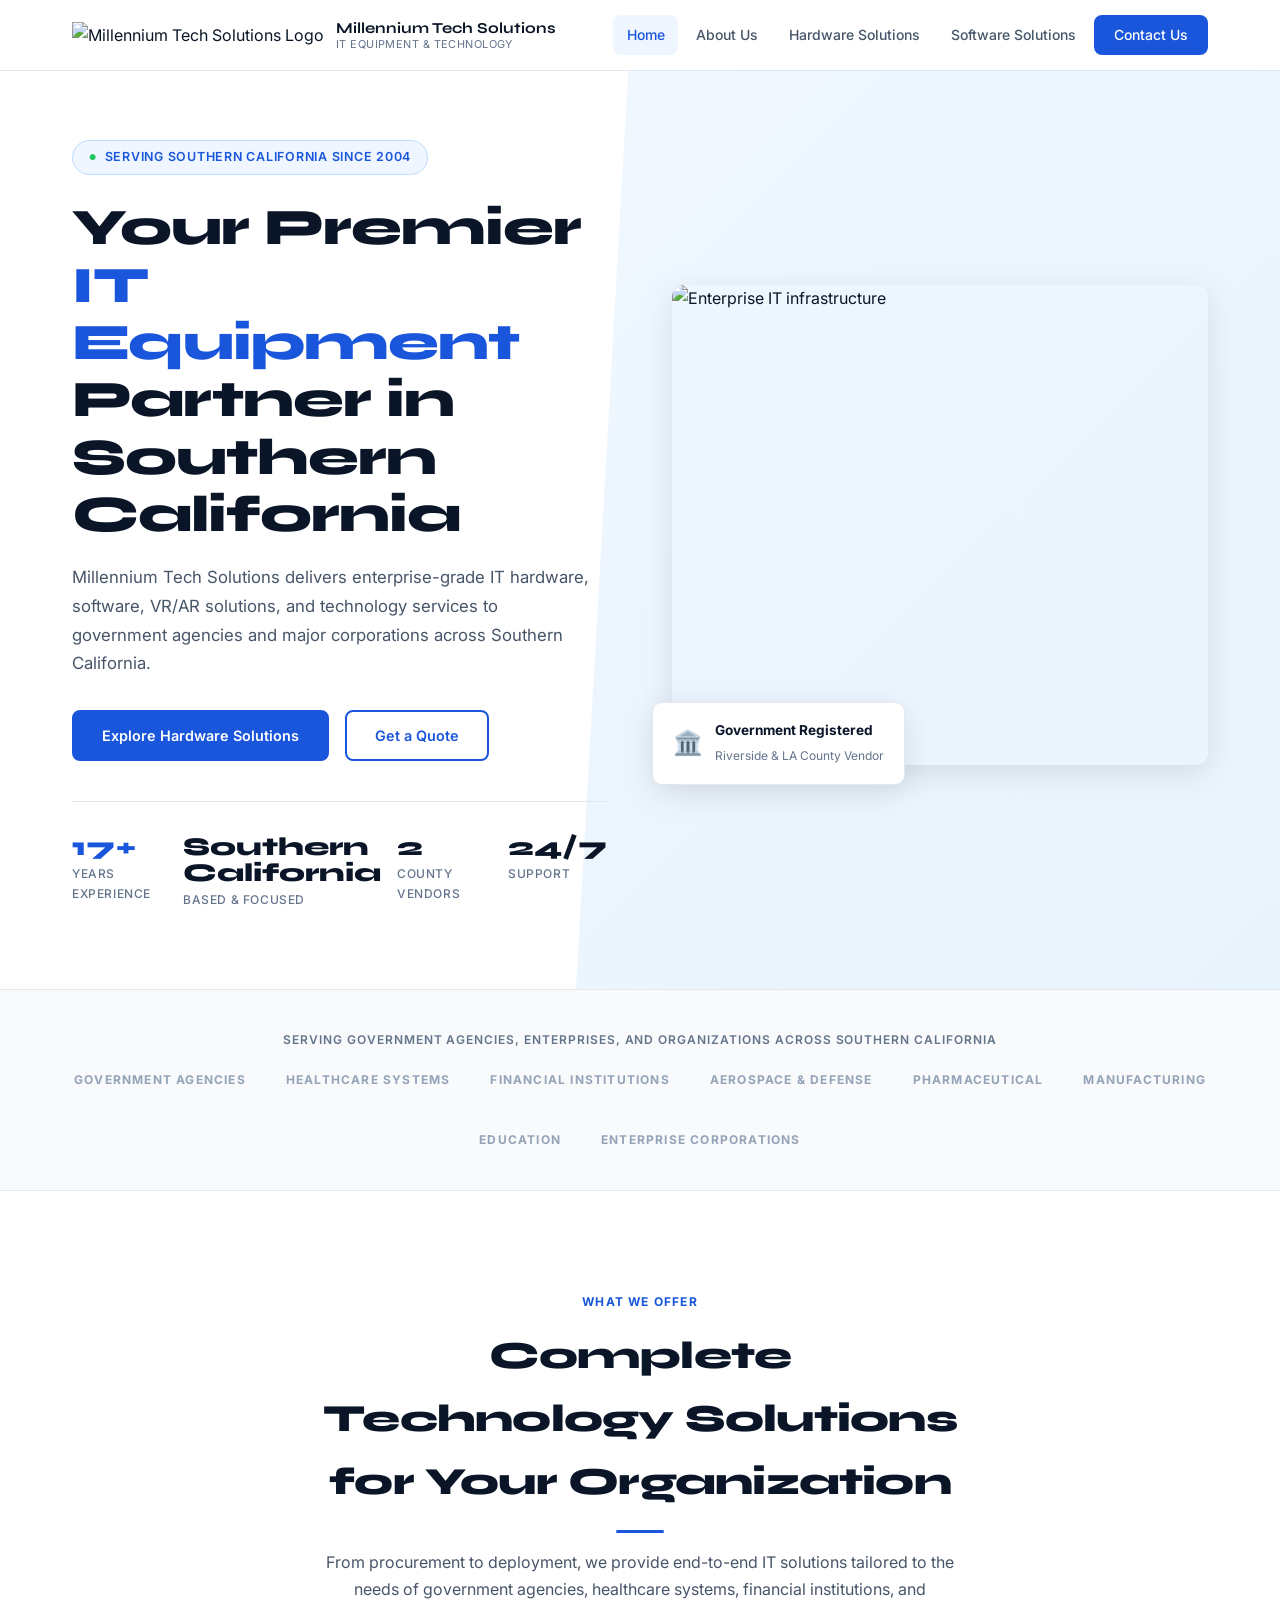
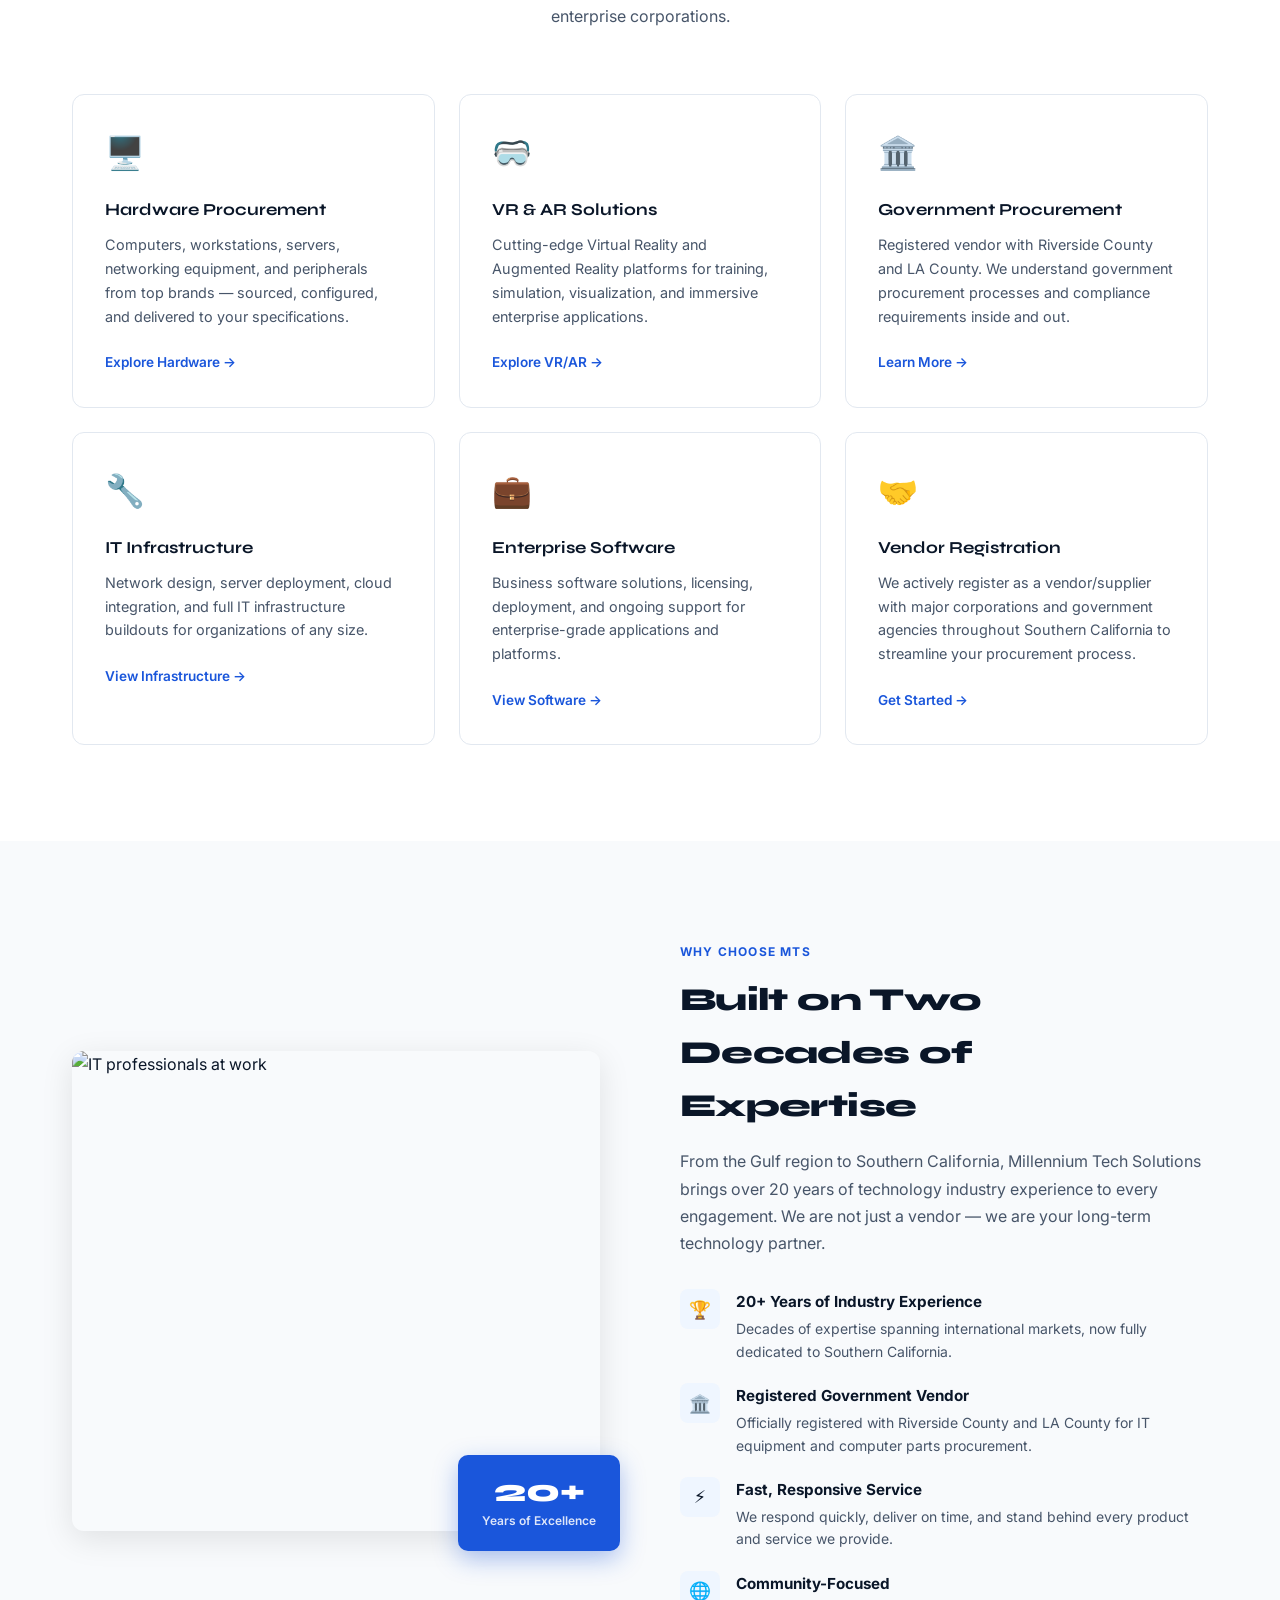
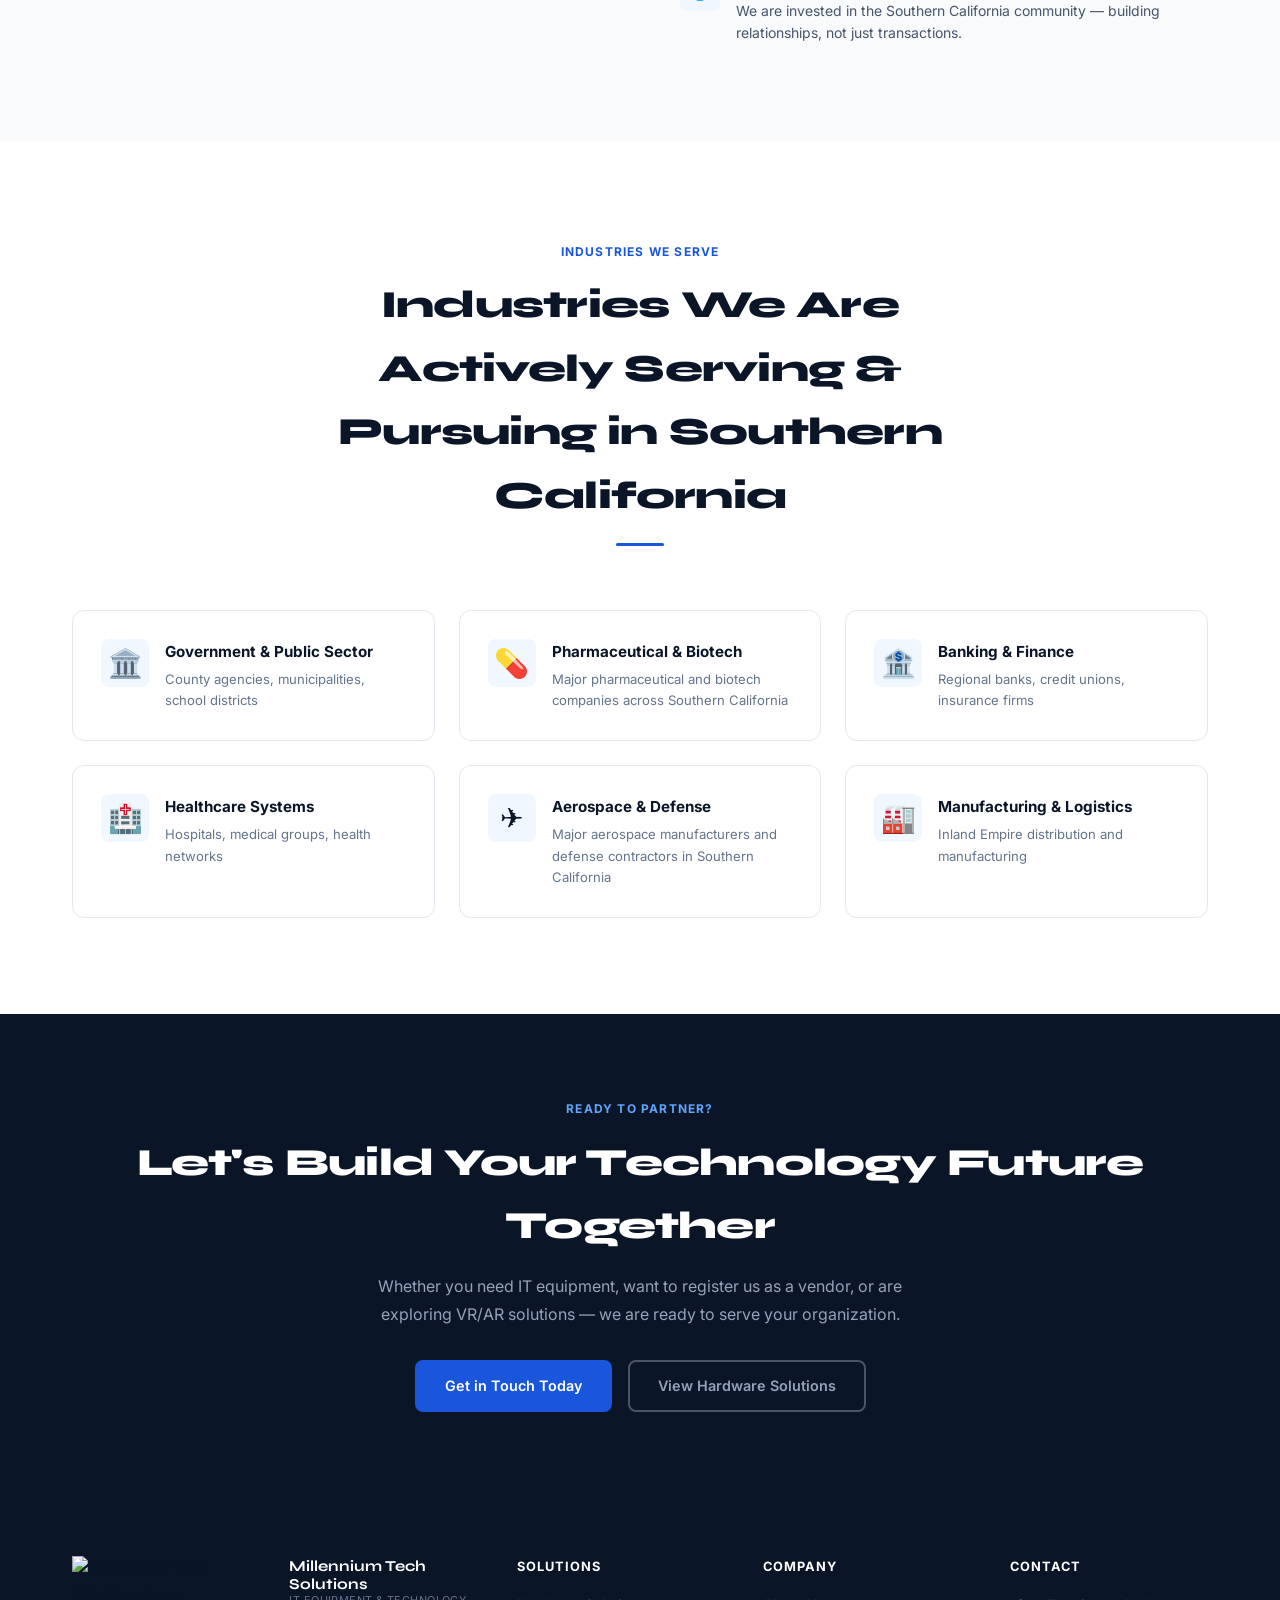
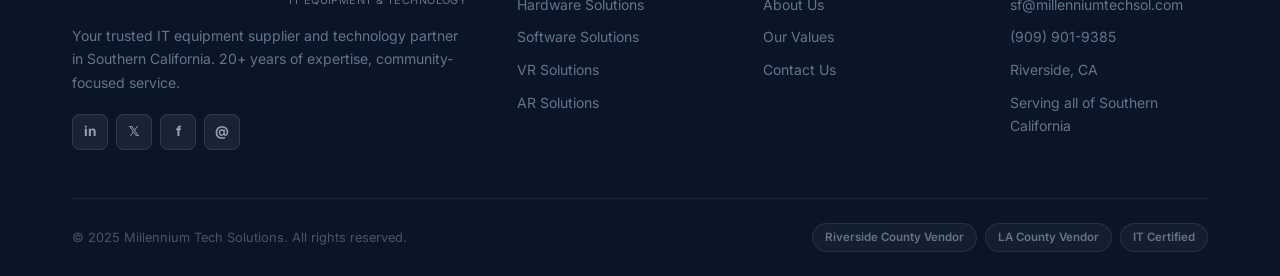
==== index.html @ 8148b2b9 "Add logo, update phone, replace SoCal — index.html" ====
<!DOCTYPE html>
<html lang="en">
<head>
  <meta charset="UTF-8" />
  <meta name="viewport" content="width=device-width, initial-scale=1.0" />
  <title>Millennium Tech Solutions | IT Equipment Supplier — Southern California</title>
  <meta name="description" content="Millennium Tech Solutions is a premier IT equipment supplier and technology partner serving Riverside County, LA County, and major enterprises across Southern California. 20+ years of expertise." />
  <link rel="preconnect" href="https://fonts.googleapis.com" />
  <link rel="preconnect" href="https://fonts.gstatic.com" crossorigin />
  <link href="https://fonts.googleapis.com/css2?family=Inter:wght@400;500;600;700&family=Syne:wght@600;700;800&display=swap" rel="stylesheet" />
  <link rel="stylesheet" href="style.css" />
</head>
<body>

<nav class="navbar">
  <div class="container">
    <div class="nav-inner">
      <a href="index.html" class="nav-logo">
        <img src="logo.jpg" alt="Millennium Tech Solutions Logo" class="nav-logo-img" />
        <div class="logo-text">
          <span class="logo-name">Millennium Tech Solutions</span>
          <span class="logo-sub">IT Equipment &amp; Technology</span>
        </div>
      </a>
      <ul class="nav-links">
        <li><a href="index.html" class="active">Home</a></li>
        <li><a href="about.html">About Us</a></li>
        <li class="nav-dropdown">
          <a href="hardware.html">Hardware Solutions</a>
          <div class="dropdown-menu">
            <a href="hardware.html#computers">Computers &amp; Workstations</a>
            <a href="hardware.html#networking">Networking Equipment</a>
            <a href="hardware.html#peripherals">Peripherals &amp; Accessories</a>
            <a href="hardware.html#servers">Servers &amp; Storage</a>
          </div>
        </li>
        <li class="nav-dropdown">
          <a href="software.html">Software Solutions</a>
          <div class="dropdown-menu">
            <a href="software.html#vr">Virtual Reality (VR)</a>
            <a href="software.html#ar">Augmented Reality (AR)</a>
            <a href="software.html#enterprise">Enterprise Software</a>
          </div>
        </li>
        <li><a href="contact.html" class="nav-cta">Contact Us</a></li>
      </ul>
      <div class="nav-toggle"><span></span><span></span><span></span></div>
    </div>
  </div>
</nav>

<!-- HERO -->
<section class="hero">
  <div class="container">
    <div class="hero-inner">
      <div class="hero-content">
        <div class="hero-badge">Serving Southern California Since 2004</div>
        <h1>Your Premier <span class="accent">IT Equipment</span> Partner in Southern California</h1>
        <p class="hero-desc">Millennium Tech Solutions delivers enterprise-grade IT hardware, software, VR/AR solutions, and technology services to government agencies and major corporations across Southern California.</p>
        <div class="hero-btns">
          <a href="hardware.html" class="btn btn-primary">Explore Hardware Solutions</a>
          <a href="contact.html" class="btn btn-outline">Get a Quote</a>
        </div>
        <div class="hero-stats">
          <div class="stat-item">
            <div class="stat-num"><span data-count="20" data-suffix="+">20+</span></div>
            <div class="stat-label">Years Experience</div>
          </div>
          <div class="stat-item">
            <div class="stat-num">Southern California</div>
            <div class="stat-label">Based &amp; Focused</div>
          </div>
          <div class="stat-item">
            <div class="stat-num">2</div>
            <div class="stat-label">County Vendors</div>
          </div>
          <div class="stat-item">
            <div class="stat-num">24/7</div>
            <div class="stat-label">Support</div>
          </div>
        </div>
      </div>
      <div class="hero-image">
        <img src="https://images.unsplash.com/photo-1558494949-ef010cbdcc31?w=900&q=80" alt="Enterprise IT infrastructure" />
        <div class="hero-img-badge">
          <div class="hib-icon">🏛️</div>
          <div class="hib-text">
            <strong>Government Registered</strong>
            <span>Riverside &amp; LA County Vendor</span>
          </div>
        </div>
      </div>
    </div>
  </div>
</section>

<!-- LOGOS STRIP -->
<section class="logos-strip">
  <div class="container">
    <p class="logos-label">Serving government agencies, enterprises, and organizations across Southern California</p>
    <div class="logos-row">
      <span class="logo-item">Government Agencies</span>
      <span class="logo-item">Healthcare Systems</span>
      <span class="logo-item">Financial Institutions</span>
      <span class="logo-item">Aerospace &amp; Defense</span>
      <span class="logo-item">Pharmaceutical</span>
      <span class="logo-item">Manufacturing</span>
      <span class="logo-item">Education</span>
      <span class="logo-item">Enterprise Corporations</span>
    </div>
  </div>
</section>

<!-- SERVICES -->
<section class="section">
  <div class="container">
    <div class="section-header fade-up">
      <span class="label">What We Offer</span>
      <h2>Complete Technology Solutions for Your Organization</h2>
      <div class="divider"></div>
      <p>From procurement to deployment, we provide end-to-end IT solutions tailored to the needs of government agencies, healthcare systems, financial institutions, and enterprise corporations.</p>
    </div>
    <div class="services-grid">
      <div class="service-card fade-up fade-up-delay-1">
        <div class="service-icon">🖥️</div>
        <h3>Hardware Procurement</h3>
        <p>Computers, workstations, servers, networking equipment, and peripherals from top brands — sourced, configured, and delivered to your specifications.</p>
        <a href="hardware.html" class="service-link">Explore Hardware →</a>
      </div>
      <div class="service-card fade-up fade-up-delay-2">
        <div class="service-icon">🥽</div>
        <h3>VR &amp; AR Solutions</h3>
        <p>Cutting-edge Virtual Reality and Augmented Reality platforms for training, simulation, visualization, and immersive enterprise applications.</p>
        <a href="software.html#vr" class="service-link">Explore VR/AR →</a>
      </div>
      <div class="service-card fade-up fade-up-delay-3">
        <div class="service-icon">🏛️</div>
        <h3>Government Procurement</h3>
        <p>Registered vendor with Riverside County and LA County. We understand government procurement processes and compliance requirements inside and out.</p>
        <a href="contact.html" class="service-link">Learn More →</a>
      </div>
      <div class="service-card fade-up fade-up-delay-1">
        <div class="service-icon">🔧</div>
        <h3>IT Infrastructure</h3>
        <p>Network design, server deployment, cloud integration, and full IT infrastructure buildouts for organizations of any size.</p>
        <a href="hardware.html#servers" class="service-link">View Infrastructure →</a>
      </div>
      <div class="service-card fade-up fade-up-delay-2">
        <div class="service-icon">💼</div>
        <h3>Enterprise Software</h3>
        <p>Business software solutions, licensing, deployment, and ongoing support for enterprise-grade applications and platforms.</p>
        <a href="software.html#enterprise" class="service-link">View Software →</a>
      </div>
      <div class="service-card fade-up fade-up-delay-3">
        <div class="service-icon">🤝</div>
        <h3>Vendor Registration</h3>
        <p>We actively register as a vendor/supplier with major corporations and government agencies throughout Southern California to streamline your procurement process.</p>
        <a href="contact.html" class="service-link">Get Started →</a>
      </div>
    </div>
  </div>
</section>

<!-- WHY US -->
<section class="section section-alt">
  <div class="container">
    <div class="why-grid">
      <div class="why-image fade-up">
        <img src="https://images.unsplash.com/photo-1600880292203-757bb62b4baf?w=700&q=80" alt="IT professionals at work" loading="lazy" />
        <div class="why-badge">
          <div class="why-badge-num">20+</div>
          <div class="why-badge-text">Years of Excellence</div>
        </div>
      </div>
      <div class="why-content fade-up fade-up-delay-2">
        <span class="label">Why Choose MTS</span>
        <h2>Built on Two Decades of Expertise</h2>
        <p>From the Gulf region to Southern California, Millennium Tech Solutions brings over 20 years of technology industry experience to every engagement. We are not just a vendor — we are your long-term technology partner.</p>
        <ul class="why-list">
          <li class="why-item">
            <div class="why-item-icon">🏆</div>
            <div class="why-item-text">
              <h4>20+ Years of Industry Experience</h4>
              <p>Decades of expertise spanning international markets, now fully dedicated to Southern California.</p>
            </div>
          </li>
          <li class="why-item">
            <div class="why-item-icon">🏛️</div>
            <div class="why-item-text">
              <h4>Registered Government Vendor</h4>
              <p>Officially registered with Riverside County and LA County for IT equipment and computer parts procurement.</p>
            </div>
          </li>
          <li class="why-item">
            <div class="why-item-icon">⚡</div>
            <div class="why-item-text">
              <h4>Fast, Responsive Service</h4>
              <p>We respond quickly, deliver on time, and stand behind every product and service we provide.</p>
            </div>
          </li>
          <li class="why-item">
            <div class="why-item-icon">🌐</div>
            <div class="why-item-text">
              <h4>Community-Focused</h4>
              <p>We are invested in the Southern California community — building relationships, not just transactions.</p>
            </div>
          </li>
        </ul>
      </div>
    </div>
  </div>
</section>

<!-- INDUSTRIES -->
<section class="section">
  <div class="container">
    <div class="section-header fade-up">
      <span class="label">Industries We Serve</span>
      <h2>Industries We Are Actively Serving &amp; Pursuing in Southern California</h2>
      <div class="divider"></div>
    </div>
    <div class="industries-grid">
      <div class="industry-card fade-up fade-up-delay-1">
        <div class="industry-icon">🏛️</div>
        <div>
          <h4>Government &amp; Public Sector</h4>
          <p>County agencies, municipalities, school districts</p>
        </div>
      </div>
      <div class="industry-card fade-up fade-up-delay-2">
        <div class="industry-icon">💊</div>
        <div>
          <h4>Pharmaceutical &amp; Biotech</h4>
          <p>Major pharmaceutical and biotech companies across Southern California</p>
        </div>
      </div>
      <div class="industry-card fade-up fade-up-delay-3">
        <div class="industry-icon">🏦</div>
        <div>
          <h4>Banking &amp; Finance</h4>
          <p>Regional banks, credit unions, insurance firms</p>
        </div>
      </div>
      <div class="industry-card fade-up fade-up-delay-4">
        <div class="industry-icon">🏥</div>
        <div>
          <h4>Healthcare Systems</h4>
          <p>Hospitals, medical groups, health networks</p>
        </div>
      </div>
      <div class="industry-card fade-up fade-up-delay-5">
        <div class="industry-icon">✈️</div>
        <div>
          <h4>Aerospace &amp; Defense</h4>
          <p>Major aerospace manufacturers and defense contractors in Southern California</p>
        </div>
      </div>
      <div class="industry-card fade-up fade-up-delay-1">
        <div class="industry-icon">🏭</div>
        <div>
          <h4>Manufacturing &amp; Logistics</h4>
          <p>Inland Empire distribution and manufacturing</p>
        </div>
      </div>
    </div>
  </div>
</section>

<!-- CTA -->
<section class="cta-banner">
  <div class="container">
    <span class="label">Ready to Partner?</span>
    <h2>Let's Build Your Technology Future Together</h2>
    <p>Whether you need IT equipment, want to register us as a vendor, or are exploring VR/AR solutions — we are ready to serve your organization.</p>
    <div class="cta-btns">
      <a href="contact.html" class="btn btn-primary">Get in Touch Today</a>
      <a href="hardware.html" class="btn btn-outline">View Hardware Solutions</a>
    </div>
  </div>
</section>

<footer class="footer">
  <div class="container">
    <div class="footer-grid">
      <div class="footer-brand">
        <a href="index.html" class="nav-logo">
          <img src="logo.jpg" alt="Millennium Tech Solutions Logo" class="nav-logo-img" />
          <div class="logo-text">
            <span class="logo-name">Millennium Tech Solutions</span>
            <span class="logo-sub">IT Equipment &amp; Technology</span>
          </div>
        </a>
        <p>Your trusted IT equipment supplier and technology partner in Southern California. 20+ years of expertise, community-focused service.</p>
        <div class="footer-social">
          <a href="#" class="social-btn">in</a>
          <a href="#" class="social-btn">𝕏</a>
          <a href="#" class="social-btn">f</a>
          <a href="mailto:sf@millenniumtechsol.com" class="social-btn">@</a>
        </div>
      </div>
      <div class="footer-col">
        <h4>Solutions</h4>
        <ul class="footer-links">
          <li><a href="hardware.html">Hardware Solutions</a></li>
          <li><a href="software.html">Software Solutions</a></li>
          <li><a href="software.html#vr">VR Solutions</a></li>
          <li><a href="software.html#ar">AR Solutions</a></li>
        </ul>
      </div>
      <div class="footer-col">
        <h4>Company</h4>
        <ul class="footer-links">
          <li><a href="about.html">About Us</a></li>
          <li><a href="about.html#values">Our Values</a></li>
          <li><a href="contact.html">Contact Us</a></li>
        </ul>
      </div>
      <div class="footer-col">
        <h4>Contact</h4>
        <ul class="footer-links">
          <li><a href="mailto:sf@millenniumtechsol.com">sf@millenniumtechsol.com</a></li>
          <li><a href="tel:+19099019385">(909) 901-9385</a></li>
          <li>Riverside, CA</li>
          <li>Serving all of Southern California</li>
        </ul>
      </div>
    </div>
    <div class="footer-bottom">
      <p>&copy; 2025 Millennium Tech Solutions. All rights reserved.</p>
      <div class="cert-badges">
        <span class="cert-badge">Riverside County Vendor</span>
        <span class="cert-badge">LA County Vendor</span>
        <span class="cert-badge">IT Certified</span>
      </div>
    </div>
  </div>
</footer>

<script src="main.js"></script>
</body>
</html>
---- style.css ----
/* ============================================
   MILLENNIUM TECH SOLUTIONS — style.css v3
   Clean · Modern · Professional · Corporate
   ============================================ */

*, *::before, *::after { box-sizing: border-box; margin: 0; padding: 0; }

:root {
  --navy:    #0a1628;
  --blue:    #1a56db;
  --blue-lt: #3b82f6;
  --accent:  #0ea5e9;
  --slate:   #475569;
  --muted:   #64748b;
  --light:   #f8fafc;
  --border:  #e2e8f0;
  --white:   #ffffff;
  --gold:    #f59e0b;
  --radius:  8px;
  --shadow:  0 1px 3px rgba(0,0,0,.08), 0 4px 16px rgba(0,0,0,.06);
  --shadow-lg: 0 8px 32px rgba(0,0,0,.10);
  --font:    'Inter', system-ui, sans-serif;
  --font-h:  'Syne', 'Inter', sans-serif;
  --trans:   0.25s ease;
}

html { scroll-behavior: smooth; font-size: 16px; }

body {
  font-family: var(--font);
  color: var(--navy);
  background: var(--white);
  line-height: 1.65;
  -webkit-font-smoothing: antialiased;
}

img { max-width: 100%; display: block; }
a { text-decoration: none; color: inherit; }
ul { list-style: none; }

.container {
  max-width: 1200px;
  margin: 0 auto;
  padding: 0 2rem;
}

/* ---- NAVBAR ---- */
.navbar {
  position: fixed;
  top: 0; left: 0; right: 0;
  z-index: 1000;
  background: rgba(255,255,255,0.97);
  border-bottom: 1px solid var(--border);
  backdrop-filter: blur(12px);
  transition: box-shadow var(--trans);
}
.navbar.scrolled { box-shadow: 0 2px 20px rgba(0,0,0,.08); }

.nav-inner {
  display: flex;
  align-items: center;
  justify-content: space-between;
  height: 70px;
  gap: 2rem;
}

.nav-logo {
  display: flex;
  align-items: center;
  gap: 0.75rem;
  flex-shrink: 0;
}
.logo-icon {
  width: 40px; height: 40px;
  background: var(--blue);
  color: white;
  font-family: var(--font-h);
  font-weight: 800;
  font-size: 0.8rem;
  letter-spacing: 0.05em;
  border-radius: 6px;
  display: flex; align-items: center; justify-content: center;
}
.logo-text { display: flex; flex-direction: column; line-height: 1.2; }
.logo-name { font-family: var(--font-h); font-weight: 700; font-size: 0.95rem; color: var(--navy); }
.logo-sub  { font-size: 0.68rem; color: var(--muted); letter-spacing: 0.04em; text-transform: uppercase; }

.nav-links {
  display: flex;
  align-items: center;
  gap: 0.25rem;
}
.nav-links li { position: relative; }
.nav-links a {
  display: block;
  padding: 0.5rem 0.85rem;
  font-size: 0.875rem;
  font-weight: 500;
  color: var(--slate);
  border-radius: var(--radius);
  transition: color var(--trans), background var(--trans);
}
.nav-links a:hover, .nav-links a.active { color: var(--blue); background: #eff6ff; }

.nav-cta {
  background: var(--blue) !important;
  color: white !important;
  padding: 0.5rem 1.25rem !important;
  border-radius: var(--radius) !important;
}
.nav-cta:hover { background: #1d4ed8 !important; }
.nav-cta.active { background: var(--blue) !important; }

/* Dropdown */
.nav-dropdown { position: relative; }
.dropdown-menu {
  position: absolute;
  top: calc(100% + 8px);
  left: 0;
  background: white;
  border: 1px solid var(--border);
  border-radius: var(--radius);
  box-shadow: var(--shadow-lg);
  min-width: 220px;
  padding: 0.5rem;
  opacity: 0;
  pointer-events: none;
  transform: translateY(-6px);
  transition: opacity var(--trans), transform var(--trans);
  z-index: 100;
}
.nav-dropdown:hover .dropdown-menu {
  opacity: 1;
  pointer-events: all;
  transform: translateY(0);
}
.dropdown-menu a {
  display: block;
  padding: 0.6rem 0.85rem;
  font-size: 0.85rem;
  color: var(--slate);
  border-radius: 6px;
}
.dropdown-menu a:hover { background: #f1f5f9; color: var(--blue); }

/* Mobile toggle */
.nav-toggle {
  display: none;
  flex-direction: column;
  gap: 5px;
  cursor: pointer;
  padding: 4px;
}
.nav-toggle span {
  display: block;
  width: 22px; height: 2px;
  background: var(--navy);
  border-radius: 2px;
  transition: var(--trans);
}

/* ---- BUTTONS ---- */
.btn {
  display: inline-flex;
  align-items: center;
  gap: 0.4rem;
  padding: 0.75rem 1.75rem;
  border-radius: var(--radius);
  font-size: 0.9rem;
  font-weight: 600;
  cursor: pointer;
  transition: all var(--trans);
  border: 2px solid transparent;
  white-space: nowrap;
}
.btn-primary {
  background: var(--blue);
  color: white;
  border-color: var(--blue);
}
.btn-primary:hover { background: #1d4ed8; border-color: #1d4ed8; transform: translateY(-1px); box-shadow: 0 4px 16px rgba(26,86,219,.3); }

.btn-outline {
  background: transparent;
  color: var(--blue);
  border-color: var(--blue);
}
.btn-outline:hover { background: #eff6ff; transform: translateY(-1px); }

.btn-dark {
  background: var(--navy);
  color: white;
  border-color: var(--navy);
}
.btn-dark:hover { background: #0f2040; transform: translateY(-1px); }

.btn-gold {
  background: var(--gold);
  color: white;
  border-color: var(--gold);
}
.btn-gold:hover { background: #d97706; transform: translateY(-1px); }

/* ---- LABELS / TAGS ---- */
.label {
  display: inline-block;
  font-size: 0.75rem;
  font-weight: 700;
  letter-spacing: 0.1em;
  text-transform: uppercase;
  color: var(--blue);
  margin-bottom: 0.75rem;
}

.divider {
  width: 48px; height: 3px;
  background: var(--blue);
  border-radius: 2px;
  margin: 1rem auto;
}

/* ---- SCROLL ANIMATIONS ---- */
.fade-up {
  opacity: 0;
  transform: translateY(28px);
  transition: opacity 0.6s ease, transform 0.6s ease;
}
.fade-up.visible { opacity: 1; transform: translateY(0); }
.fade-up-delay-1 { transition-delay: 0.1s; }
.fade-up-delay-2 { transition-delay: 0.2s; }
.fade-up-delay-3 { transition-delay: 0.3s; }
.fade-up-delay-4 { transition-delay: 0.4s; }
.fade-up-delay-5 { transition-delay: 0.5s; }

/* ---- HERO ---- */
.hero {
  padding: 140px 0 80px;
  background: var(--white);
  position: relative;
  overflow: hidden;
}
.hero::before {
  content: '';
  position: absolute;
  top: 0; right: 0;
  width: 55%;
  height: 100%;
  background: linear-gradient(135deg, #f0f7ff 0%, #e8f4fd 100%);
  clip-path: polygon(8% 0, 100% 0, 100% 100%, 0% 100%);
  z-index: 0;
}

.hero-inner {
  display: grid;
  grid-template-columns: 1fr 1fr;
  gap: 4rem;
  align-items: center;
  position: relative;
  z-index: 1;
}

.hero-badge {
  display: inline-flex;
  align-items: center;
  gap: 0.5rem;
  background: #eff6ff;
  color: var(--blue);
  font-size: 0.78rem;
  font-weight: 600;
  letter-spacing: 0.06em;
  text-transform: uppercase;
  padding: 0.4rem 1rem;
  border-radius: 100px;
  border: 1px solid #bfdbfe;
  margin-bottom: 1.5rem;
}
.hero-badge::before { content: '●'; font-size: 0.5rem; color: #22c55e; }

.hero-content h1 {
  font-family: var(--font-h);
  font-size: clamp(2.2rem, 4vw, 3.4rem);
  font-weight: 800;
  line-height: 1.12;
  color: var(--navy);
  margin-bottom: 1.25rem;
  letter-spacing: -0.02em;
}
.hero-content h1 .accent { color: var(--blue); }

.hero-desc {
  font-size: 1.05rem;
  color: var(--slate);
  line-height: 1.7;
  margin-bottom: 2rem;
  max-width: 520px;
}

.hero-btns {
  display: flex;
  gap: 1rem;
  flex-wrap: wrap;
  margin-bottom: 2.5rem;
}

.hero-stats {
  display: grid;
  grid-template-columns: repeat(4, 1fr);
  gap: 1rem;
  padding-top: 2rem;
  border-top: 1px solid var(--border);
}
.stat-item { text-align: left; }
.stat-num {
  font-family: var(--font-h);
  font-size: 1.6rem;
  font-weight: 800;
  color: var(--navy);
  line-height: 1;
  margin-bottom: 0.25rem;
}
.stat-num span { color: var(--blue); }
.stat-label { font-size: 0.75rem; color: var(--muted); font-weight: 500; text-transform: uppercase; letter-spacing: 0.05em; }

.hero-image {
  position: relative;
  z-index: 1;
}
.hero-image img {
  width: 100%;
  border-radius: 12px;
  box-shadow: var(--shadow-lg);
  object-fit: cover;
  height: 480px;
}
.hero-img-badge {
  position: absolute;
  bottom: -20px;
  left: -20px;
  background: white;
  border: 1px solid var(--border);
  border-radius: 10px;
  padding: 1rem 1.25rem;
  box-shadow: var(--shadow-lg);
  display: flex;
  align-items: center;
  gap: 0.75rem;
}
.hib-icon { font-size: 1.5rem; }
.hib-text strong { display: block; font-size: 0.85rem; font-weight: 700; color: var(--navy); }
.hib-text span { font-size: 0.75rem; color: var(--muted); }

/* ---- LOGOS STRIP ---- */
.logos-strip {
  padding: 2.5rem 0;
  border-top: 1px solid var(--border);
  border-bottom: 1px solid var(--border);
  background: var(--light);
}
.logos-label {
  text-align: center;
  font-size: 0.75rem;
  font-weight: 600;
  letter-spacing: 0.08em;
  text-transform: uppercase;
  color: var(--muted);
  margin-bottom: 1.25rem;
}
.logos-row {
  display: flex;
  align-items: center;
  justify-content: center;
  gap: 2.5rem;
  flex-wrap: wrap;
}
.logo-item {
  font-size: 0.75rem;
  font-weight: 700;
  letter-spacing: 0.1em;
  text-transform: uppercase;
  color: #94a3b8;
  transition: color var(--trans);
}
.logo-item:hover { color: var(--slate); }

/* ---- SECTIONS ---- */
.section { padding: 96px 0; }
.section-alt { background: var(--light); }

.section-header {
  text-align: center;
  max-width: 640px;
  margin: 0 auto 4rem;
}
.section-header h2 {
  font-family: var(--font-h);
  font-size: clamp(1.75rem, 3vw, 2.5rem);
  font-weight: 800;
  color: var(--navy);
  letter-spacing: -0.02em;
  margin-bottom: 0.75rem;
}
.section-header p { color: var(--slate); font-size: 1rem; line-height: 1.7; }

/* ---- SERVICE CARDS ---- */
.services-grid {
  display: grid;
  grid-template-columns: repeat(3, 1fr);
  gap: 1.5rem;
}
.service-card {
  background: white;
  border: 1px solid var(--border);
  border-radius: 12px;
  padding: 2rem;
  transition: box-shadow var(--trans), transform var(--trans), border-color var(--trans);
}
.service-card:hover {
  box-shadow: var(--shadow-lg);
  transform: translateY(-4px);
  border-color: #bfdbfe;
}
.service-icon { font-size: 2rem; margin-bottom: 1rem; }
.service-card h3 {
  font-family: var(--font-h);
  font-size: 1.05rem;
  font-weight: 700;
  color: var(--navy);
  margin-bottom: 0.6rem;
}
.service-card p { font-size: 0.9rem; color: var(--slate); line-height: 1.65; margin-bottom: 1.25rem; }
.service-link { font-size: 0.85rem; font-weight: 600; color: var(--blue); }
.service-link:hover { text-decoration: underline; }

/* ---- WHY US ---- */
.why-grid {
  display: grid;
  grid-template-columns: 1fr 1fr;
  gap: 5rem;
  align-items: center;
}
.why-image { position: relative; }
.why-image img {
  width: 100%;
  border-radius: 12px;
  object-fit: cover;
  height: 480px;
  box-shadow: var(--shadow-lg);
}
.why-badge {
  position: absolute;
  bottom: -20px; right: -20px;
  background: var(--blue);
  color: white;
  border-radius: 10px;
  padding: 1.25rem 1.5rem;
  text-align: center;
  box-shadow: 0 8px 24px rgba(26,86,219,.35);
}
.why-badge-num { font-family: var(--font-h); font-size: 2rem; font-weight: 800; line-height: 1; }
.why-badge-text { font-size: 0.75rem; font-weight: 600; opacity: 0.85; margin-top: 0.25rem; }

.why-content h2 {
  font-family: var(--font-h);
  font-size: clamp(1.6rem, 2.5vw, 2.2rem);
  font-weight: 800;
  color: var(--navy);
  letter-spacing: -0.02em;
  margin-bottom: 1rem;
}
.why-content > p { color: var(--slate); margin-bottom: 2rem; line-height: 1.7; }

.why-list { display: flex; flex-direction: column; gap: 1.25rem; }
.why-item { display: flex; gap: 1rem; align-items: flex-start; }
.why-item-icon {
  width: 40px; height: 40px;
  background: #eff6ff;
  border-radius: 8px;
  display: flex; align-items: center; justify-content: center;
  font-size: 1.1rem;
  flex-shrink: 0;
}
.why-item-text h4 { font-size: 0.95rem; font-weight: 700; color: var(--navy); margin-bottom: 0.25rem; }
.why-item-text p { font-size: 0.875rem; color: var(--slate); line-height: 1.6; }

/* ---- INDUSTRIES ---- */
.industries-grid {
  display: grid;
  grid-template-columns: repeat(3, 1fr);
  gap: 1.5rem;
}
.industry-card {
  background: white;
  border: 1px solid var(--border);
  border-radius: 12px;
  padding: 1.75rem;
  display: flex;
  align-items: flex-start;
  gap: 1rem;
  transition: box-shadow var(--trans), transform var(--trans);
}
.industry-card:hover { box-shadow: var(--shadow-lg); transform: translateY(-3px); }
.industry-icon {
  font-size: 1.75rem;
  width: 48px; height: 48px;
  background: #f0f7ff;
  border-radius: 8px;
  display: flex; align-items: center; justify-content: center;
  flex-shrink: 0;
}
.industry-card h4 { font-size: 0.95rem; font-weight: 700; color: var(--navy); margin-bottom: 0.3rem; }
.industry-card p { font-size: 0.82rem; color: var(--muted); }

/* ---- CTA BANNER ---- */
.cta-banner {
  background: var(--navy);
  padding: 80px 0;
  text-align: center;
}
.cta-banner .label { color: #60a5fa; }
.cta-banner h2 {
  font-family: var(--font-h);
  font-size: clamp(1.75rem, 3vw, 2.5rem);
  font-weight: 800;
  color: white;
  letter-spacing: -0.02em;
  margin-bottom: 1rem;
}
.cta-banner p { color: #94a3b8; font-size: 1rem; max-width: 560px; margin: 0 auto 2rem; line-height: 1.7; }
.cta-btns { display: flex; gap: 1rem; justify-content: center; flex-wrap: wrap; }
.cta-banner .btn-outline { border-color: #475569; color: #94a3b8; }
.cta-banner .btn-outline:hover { border-color: white; color: white; background: transparent; }

/* ---- PAGE HERO ---- */
.page-hero {
  padding: 130px 0 60px;
  background: var(--light);
  border-bottom: 1px solid var(--border);
}
.page-hero h1 {
  font-family: var(--font-h);
  font-size: clamp(2rem, 4vw, 3rem);
  font-weight: 800;
  color: var(--navy);
  letter-spacing: -0.02em;
  margin-bottom: 1rem;
  max-width: 700px;
}
.page-hero p { color: var(--slate); font-size: 1.05rem; max-width: 600px; line-height: 1.7; }

/* ---- TIMELINE ---- */
.timeline { position: relative; padding-left: 2rem; }
.timeline::before {
  content: '';
  position: absolute;
  left: 0; top: 8px; bottom: 8px;
  width: 2px;
  background: var(--border);
}
.timeline-item {
  position: relative;
  padding-bottom: 2.5rem;
  padding-left: 1.5rem;
}
.timeline-item::before {
  content: '';
  position: absolute;
  left: -2.35rem; top: 8px;
  width: 12px; height: 12px;
  background: var(--blue);
  border: 3px solid white;
  border-radius: 50%;
  box-shadow: 0 0 0 2px var(--blue);
}
.timeline-year {
  display: inline-block;
  background: #eff6ff;
  color: var(--blue);
  font-size: 0.78rem;
  font-weight: 700;
  letter-spacing: 0.06em;
  padding: 0.25rem 0.75rem;
  border-radius: 100px;
  margin-bottom: 0.6rem;
}
.timeline-item h3 { font-size: 1rem; font-weight: 700; color: var(--navy); margin-bottom: 0.4rem; }
.timeline-item p { font-size: 0.88rem; color: var(--slate); line-height: 1.65; }

/* ---- VALUES ---- */
.values-grid {
  display: grid;
  grid-template-columns: repeat(4, 1fr);
  gap: 1.5rem;
}
.value-card {
  background: white;
  border: 1px solid var(--border);
  border-radius: 12px;
  padding: 2rem 1.5rem;
  transition: box-shadow var(--trans), transform var(--trans);
}
.value-card:hover { box-shadow: var(--shadow-lg); transform: translateY(-4px); }
.value-num {
  font-family: var(--font-h);
  font-size: 2.5rem;
  font-weight: 800;
  color: #e2e8f0;
  line-height: 1;
  margin-bottom: 0.75rem;
}
.value-card h3 { font-size: 1rem; font-weight: 700; color: var(--navy); margin-bottom: 0.5rem; }
.value-card p { font-size: 0.875rem; color: var(--slate); line-height: 1.65; }

/* ---- CARDS (generic) ---- */
.cards-grid {
  display: grid;
  grid-template-columns: repeat(3, 1fr);
  gap: 1.5rem;
}
.card {
  background: white;
  border: 1px solid var(--border);
  border-radius: 12px;
  padding: 2rem;
  transition: box-shadow var(--trans), transform var(--trans);
}
.card:hover { box-shadow: var(--shadow-lg); transform: translateY(-4px); }
.card-icon { font-size: 1.75rem; margin-bottom: 1rem; }
.card h3 { font-size: 1rem; font-weight: 700; color: var(--navy); margin-bottom: 0.5rem; }
.card p { font-size: 0.875rem; color: var(--slate); line-height: 1.65; }

/* ---- HARDWARE PAGE ---- */
.hw-hero-img {
  width: 100%;
  border-radius: 12px;
  overflow: hidden;
  margin-bottom: 5rem;
  box-shadow: var(--shadow-lg);
}
.hw-hero-img img { width: 100%; height: 340px; object-fit: cover; }

.product-section { margin-bottom: 5rem; }
.product-section > div:first-child { margin-bottom: 2rem; }
.product-section h2 {
  font-family: var(--font-h);
  font-size: 1.75rem;
  font-weight: 800;
  color: var(--navy);
  letter-spacing: -0.02em;
  margin-bottom: 0.5rem;
}
.product-section > div:first-child p { color: var(--slate); max-width: 640px; }

.product-grid {
  display: grid;
  grid-template-columns: repeat(4, 1fr);
  gap: 1.25rem;
}
.product-card {
  background: white;
  border: 1px solid var(--border);
  border-radius: 10px;
  padding: 1.5rem;
  transition: box-shadow var(--trans), transform var(--trans), border-color var(--trans);
}
.product-card:hover { box-shadow: var(--shadow); transform: translateY(-3px); border-color: #bfdbfe; }
.product-card-icon { font-size: 1.5rem; margin-bottom: 0.75rem; }
.product-card h4 { font-size: 0.9rem; font-weight: 700; color: var(--navy); margin-bottom: 0.4rem; }
.product-card p { font-size: 0.82rem; color: var(--muted); line-height: 1.6; }

.brands-grid {
  display: flex;
  flex-wrap: wrap;
  gap: 0.75rem;
}
.brand-tag {
  background: white;
  border: 1px solid var(--border);
  color: var(--slate);
  font-size: 0.8rem;
  font-weight: 600;
  padding: 0.4rem 1rem;
  border-radius: 100px;
  transition: border-color var(--trans), color var(--trans);
}
.brand-tag:hover { border-color: var(--blue); color: var(--blue); }

.process-steps {
  display: grid;
  grid-template-columns: repeat(4, 1fr);
  gap: 1.5rem;
  position: relative;
}
.process-steps::before {
  content: '';
  position: absolute;
  top: 28px; left: 10%; right: 10%;
  height: 2px;
  background: var(--border);
  z-index: 0;
}
.process-step {
  text-align: center;
  position: relative;
  z-index: 1;
}
.step-num {
  width: 56px; height: 56px;
  background: var(--blue);
  color: white;
  font-family: var(--font-h);
  font-size: 1.2rem;
  font-weight: 800;
  border-radius: 50%;
  display: flex; align-items: center; justify-content: center;
  margin: 0 auto 1rem;
  box-shadow: 0 4px 16px rgba(26,86,219,.3);
}
.process-step h3 { font-size: 0.95rem; font-weight: 700; color: var(--navy); margin-bottom: 0.4rem; }
.process-step p { font-size: 0.82rem; color: var(--muted); line-height: 1.6; }

/* ---- SOFTWARE PAGE ---- */
.solution-block {
  background: white;
  border: 1px solid var(--border);
  border-radius: 12px;
  padding: 2.5rem;
  margin-bottom: 2rem;
}
.solution-header {
  display: flex;
  align-items: center;
  gap: 1rem;
  margin-bottom: 1.5rem;
}
.solution-icon {
  font-size: 2rem;
  width: 56px; height: 56px;
  background: #eff6ff;
  border-radius: 10px;
  display: flex; align-items: center; justify-content: center;
  flex-shrink: 0;
}
.solution-header h2 {
  font-family: var(--font-h);
  font-size: 1.5rem;
  font-weight: 800;
  color: var(--navy);
  letter-spacing: -0.02em;
}
.sw-hero-split {
  display: grid;
  grid-template-columns: 1fr 1fr;
  gap: 3rem;
  align-items: center;
  margin-bottom: 2rem;
}
.sw-hero-split p { color: var(--slate); line-height: 1.7; font-size: 0.95rem; }
.sw-img img { width: 100%; border-radius: 10px; object-fit: cover; height: 280px; box-shadow: var(--shadow); }

.feature-list { padding-left: 0; }
.feature-list li {
  font-size: 0.875rem;
  color: var(--slate);
  padding: 0.35rem 0 0.35rem 1.5rem;
  position: relative;
}
.feature-list li::before {
  content: '✓';
  position: absolute;
  left: 0;
  color: var(--blue);
  font-weight: 700;
}

/* ---- CONTACT PAGE ---- */
.contact-grid {
  display: grid;
  grid-template-columns: 1fr 1.6fr;
  gap: 4rem;
  align-items: start;
}
.contact-info h3, .contact-form-wrap h3 {
  font-family: var(--font-h);
  font-size: 1.4rem;
  font-weight: 800;
  color: var(--navy);
  margin-bottom: 0.5rem;
}
.contact-form-wrap > p { color: var(--slate); font-size: 0.9rem; margin-bottom: 1.75rem; }

.contact-item {
  display: flex;
  align-items: flex-start;
  gap: 1rem;
  padding: 1.25rem 0;
  border-bottom: 1px solid var(--border);
}
.contact-item:first-of-type { border-top: 1px solid var(--border); margin-top: 1.5rem; }
.ci-icon {
  width: 40px; height: 40px;
  background: #eff6ff;
  border-radius: 8px;
  display: flex; align-items: center; justify-content: center;
  font-size: 1rem;
  flex-shrink: 0;
}
.ci-text { display: flex; flex-direction: column; gap: 0.2rem; }
.ci-text strong { font-size: 0.8rem; font-weight: 700; color: var(--navy); text-transform: uppercase; letter-spacing: 0.05em; }
.ci-text span { font-size: 0.9rem; color: var(--slate); }
.ci-text a { color: var(--blue); }
.ci-text a:hover { text-decoration: underline; }

.area-tags { display: flex; flex-wrap: wrap; gap: 0.5rem; }
.area-tag {
  background: #eff6ff;
  color: var(--blue);
  font-size: 0.78rem;
  font-weight: 600;
  padding: 0.3rem 0.85rem;
  border-radius: 100px;
  border: 1px solid #bfdbfe;
}

/* Form */
.form-row { display: grid; grid-template-columns: 1fr 1fr; gap: 1rem; }
.form-group { display: flex; flex-direction: column; gap: 0.4rem; margin-bottom: 1rem; }
.form-group label { font-size: 0.82rem; font-weight: 600; color: var(--navy); }
.form-group input,
.form-group select,
.form-group textarea {
  padding: 0.7rem 1rem;
  border: 1.5px solid var(--border);
  border-radius: var(--radius);
  font-size: 0.9rem;
  font-family: var(--font);
  color: var(--navy);
  background: white;
  transition: border-color var(--trans), box-shadow var(--trans);
  outline: none;
}
.form-group input:focus,
.form-group select:focus,
.form-group textarea:focus {
  border-color: var(--blue);
  box-shadow: 0 0 0 3px rgba(26,86,219,.1);
}
.form-group textarea { min-height: 130px; resize: vertical; }
.form-submit { width: 100%; justify-content: center; margin-top: 0.5rem; }
.form-success { display: none; padding: 1.5rem; background: #f0fdf4; border: 1px solid #bbf7d0; border-radius: var(--radius); text-align: center; }

/* ---- FOOTER ---- */
.footer {
  background: var(--navy);
  padding: 64px 0 0;
}
.footer-grid {
  display: grid;
  grid-template-columns: 2fr 1fr 1fr 1fr;
  gap: 3rem;
  padding-bottom: 3rem;
  border-bottom: 1px solid rgba(255,255,255,.08);
}
.footer-brand .nav-logo { margin-bottom: 1rem; }
.footer-brand .logo-name { color: white; }
.footer-brand .logo-sub { color: #64748b; }
.footer-brand p { font-size: 0.875rem; color: #64748b; line-height: 1.65; margin-bottom: 1.25rem; }

.footer-social { display: flex; gap: 0.5rem; }
.social-btn {
  width: 36px; height: 36px;
  background: rgba(255,255,255,.06);
  border: 1px solid rgba(255,255,255,.1);
  border-radius: 8px;
  color: #94a3b8;
  font-size: 0.85rem;
  font-weight: 700;
  display: flex; align-items: center; justify-content: center;
  transition: background var(--trans), color var(--trans);
}
.social-btn:hover { background: var(--blue); color: white; border-color: var(--blue); }

.footer-col h4 { font-size: 0.8rem; font-weight: 700; color: white; letter-spacing: 0.08em; text-transform: uppercase; margin-bottom: 1rem; }
.footer-links { display: flex; flex-direction: column; gap: 0.6rem; }
.footer-links a { font-size: 0.875rem; color: #64748b; transition: color var(--trans); }
.footer-links a:hover { color: #94a3b8; }
.footer-links li { font-size: 0.875rem; color: #64748b; }

.footer-bottom {
  display: flex;
  align-items: center;
  justify-content: space-between;
  padding: 1.5rem 0;
  flex-wrap: wrap;
  gap: 1rem;
}
.footer-bottom p { font-size: 0.8rem; color: #475569; }
.cert-badges { display: flex; gap: 0.5rem; flex-wrap: wrap; }
.cert-badge {
  font-size: 0.72rem;
  font-weight: 600;
  color: #64748b;
  background: rgba(255,255,255,.04);
  border: 1px solid rgba(255,255,255,.08);
  padding: 0.25rem 0.75rem;
  border-radius: 100px;
}

/* ---- RESPONSIVE ---- */
@media (max-width: 1024px) {
  .hero-inner { grid-template-columns: 1fr; }
  .hero::before { display: none; }
  .hero-image { display: none; }
  .hero-stats { grid-template-columns: repeat(2, 1fr); }
  .why-grid { grid-template-columns: 1fr; }
  .why-image { display: none; }
  .values-grid { grid-template-columns: repeat(2, 1fr); }
  .footer-grid { grid-template-columns: 1fr 1fr; }
}

@media (max-width: 768px) {
  .nav-links { display: none; flex-direction: column; position: absolute; top: 70px; left: 0; right: 0; background: white; border-bottom: 1px solid var(--border); padding: 1rem; gap: 0.25rem; box-shadow: var(--shadow-lg); }
  .nav-links.open { display: flex; }
  .nav-toggle { display: flex; }
  .dropdown-menu { position: static; opacity: 1; pointer-events: all; transform: none; box-shadow: none; border: none; background: #f8fafc; margin-top: 0.25rem; }
  .services-grid { grid-template-columns: 1fr; }
  .industries-grid { grid-template-columns: 1fr 1fr; }
  .product-grid { grid-template-columns: 1fr 1fr; }
  .process-steps { grid-template-columns: 1fr 1fr; }
  .process-steps::before { display: none; }
  .contact-grid { grid-template-columns: 1fr; }
  .sw-hero-split { grid-template-columns: 1fr; }
  .form-row { grid-template-columns: 1fr; }
  .footer-grid { grid-template-columns: 1fr; }
  .hero-stats { grid-template-columns: repeat(2, 1fr); }
  .cards-grid { grid-template-columns: 1fr; }
  .values-grid { grid-template-columns: 1fr 1fr; }
}

@media (max-width: 480px) {
  .container { padding: 0 1.25rem; }
  .hero { padding: 110px 0 60px; }
  .industries-grid { grid-template-columns: 1fr; }
  .product-grid { grid-template-columns: 1fr; }
  .process-steps { grid-template-columns: 1fr; }
  .values-grid { grid-template-columns: 1fr; }
  .hero-btns { flex-direction: column; }
  .cta-btns { flex-direction: column; align-items: center; }
}
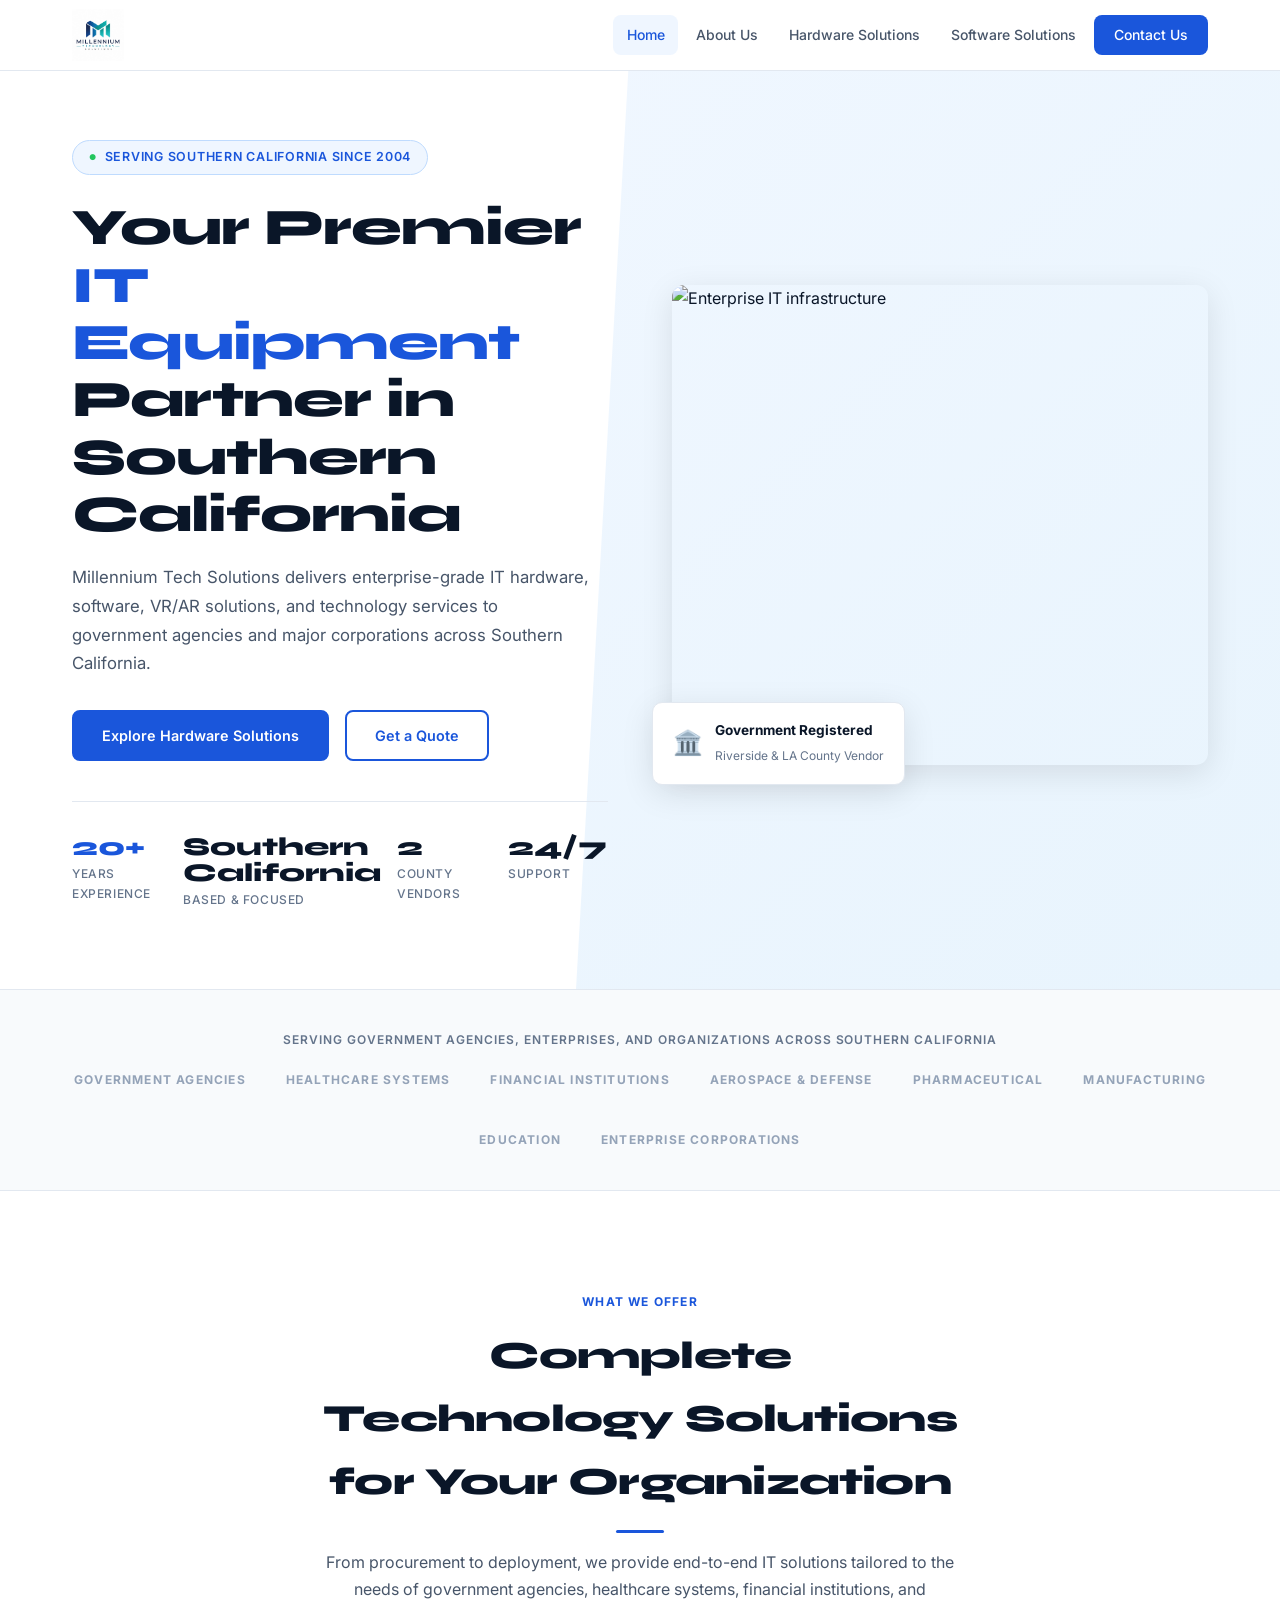
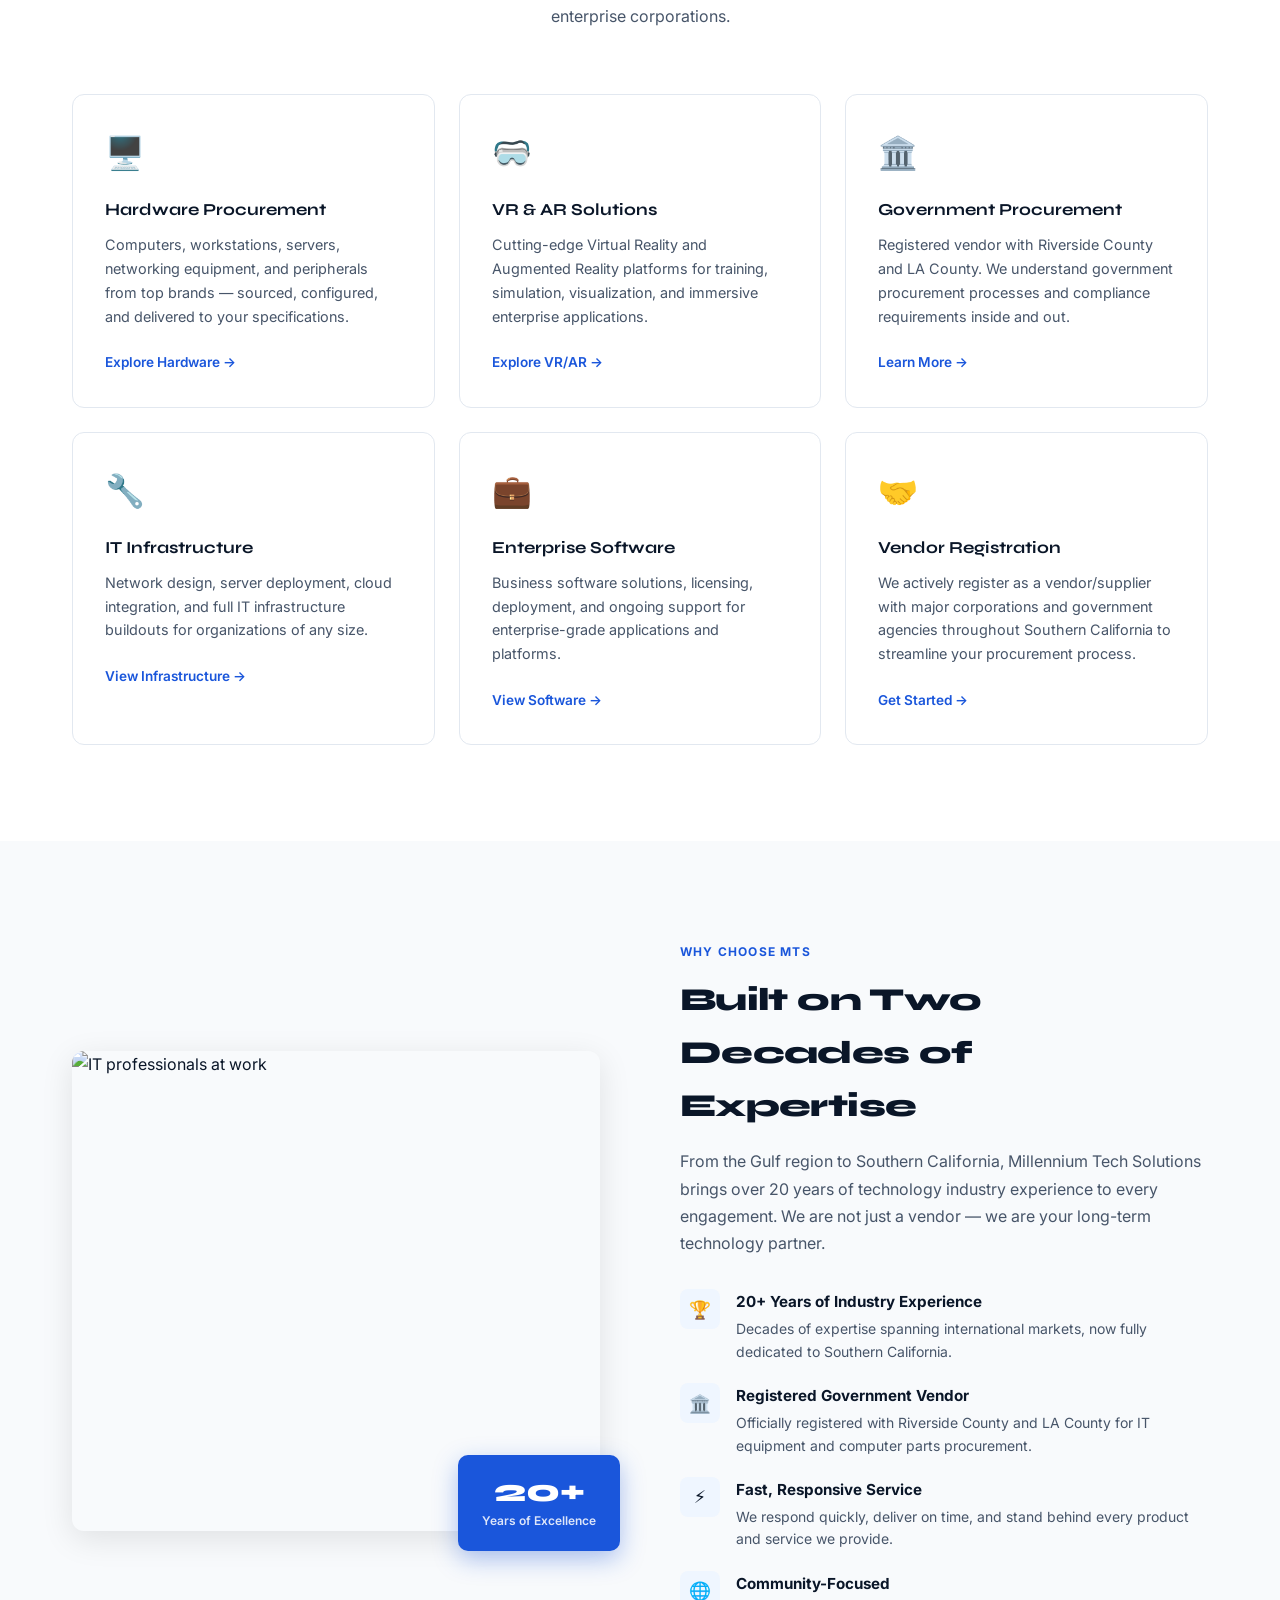
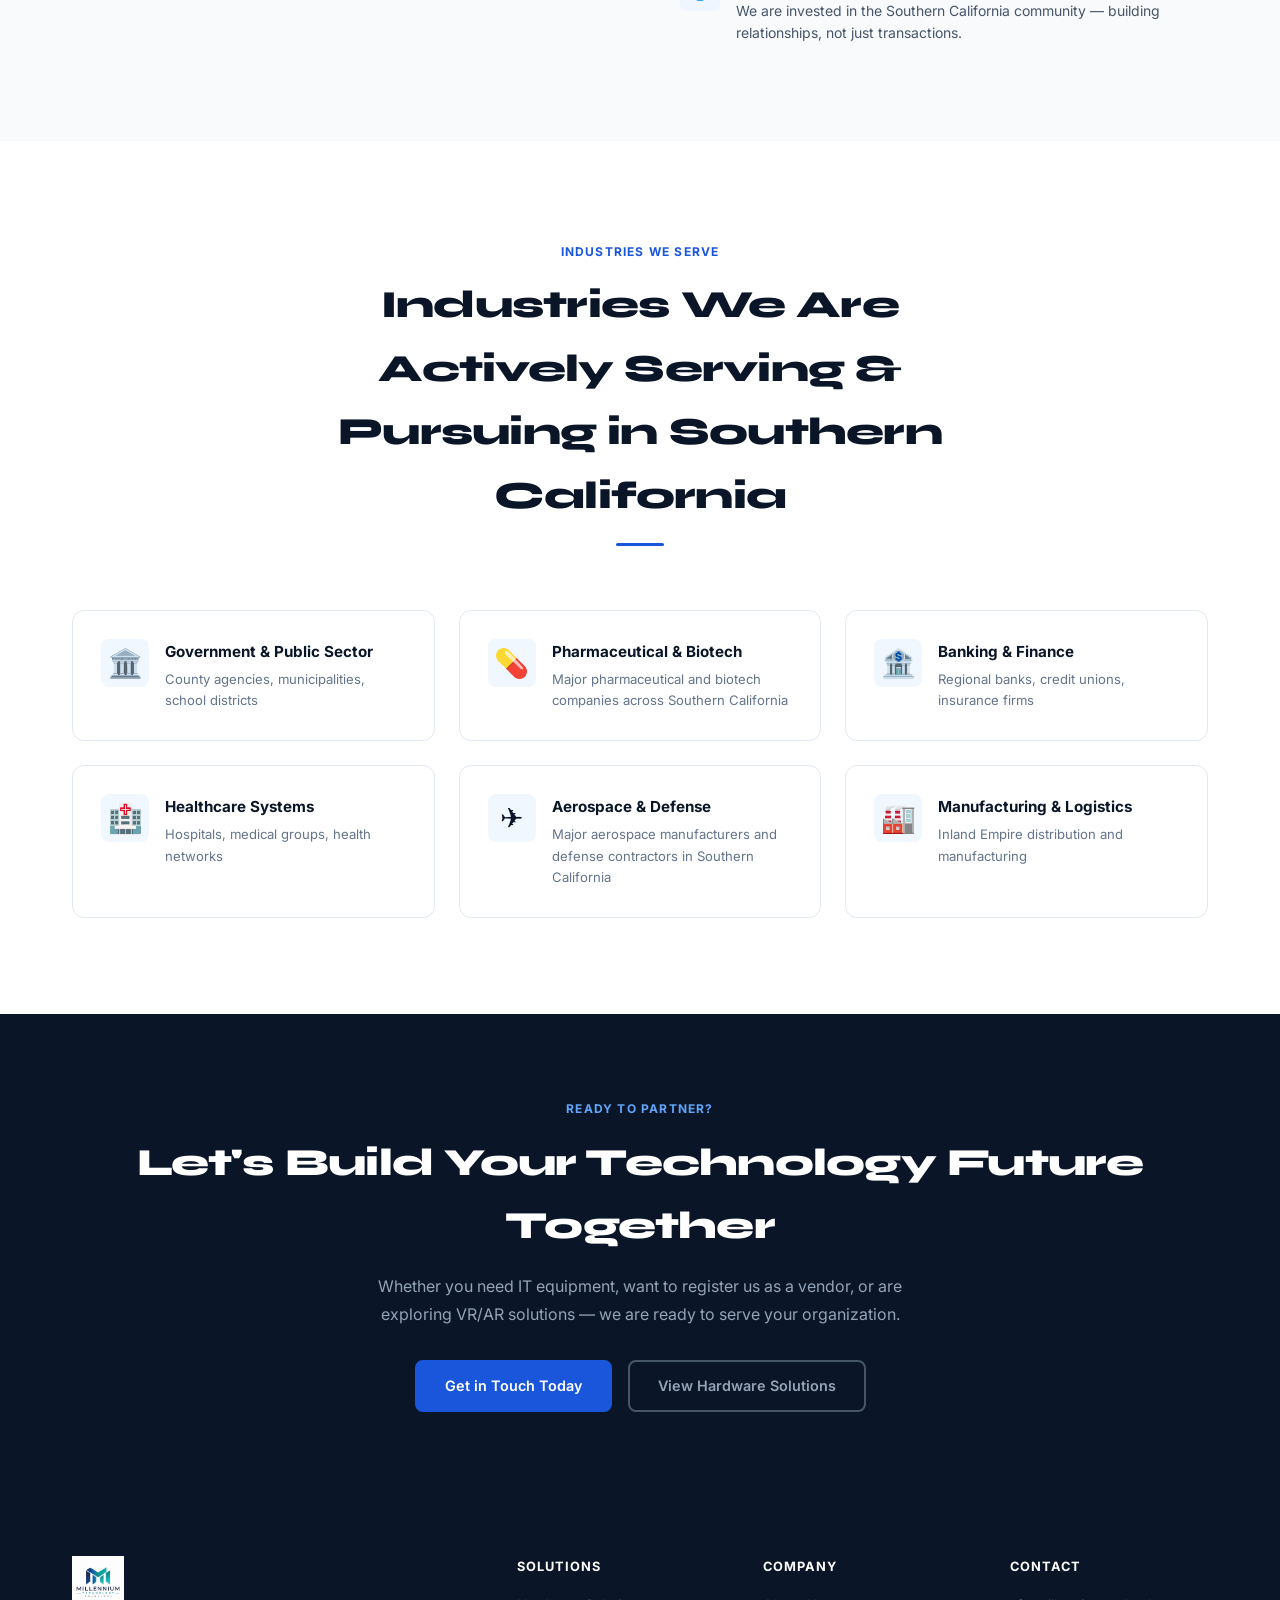
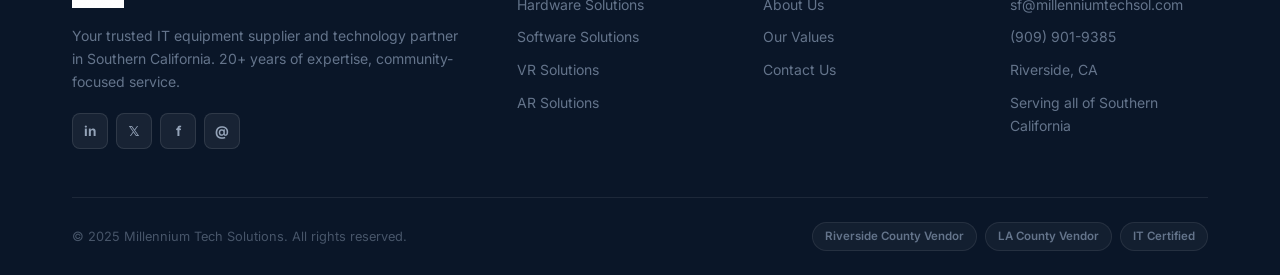
==== commit 21b82cb8: "Fix logo size — index.html" ====
--- a/index.html
+++ b/index.html
@@ -17,10 +17,6 @@
     <div class="nav-inner">
       <a href="index.html" class="nav-logo">
         <img src="logo.jpg" alt="Millennium Tech Solutions Logo" class="nav-logo-img" />
-        <div class="logo-text">
-          <span class="logo-name">Millennium Tech Solutions</span>
-          <span class="logo-sub">IT Equipment &amp; Technology</span>
-        </div>
       </a>
       <ul class="nav-links">
         <li><a href="index.html" class="active">Home</a></li>
@@ -285,10 +281,6 @@
       <div class="footer-brand">
         <a href="index.html" class="nav-logo">
           <img src="logo.jpg" alt="Millennium Tech Solutions Logo" class="nav-logo-img" />
-          <div class="logo-text">
-            <span class="logo-name">Millennium Tech Solutions</span>
-            <span class="logo-sub">IT Equipment &amp; Technology</span>
-          </div>
         </a>
         <p>Your trusted IT equipment supplier and technology partner in Southern California. 20+ years of expertise, community-focused service.</p>
         <div class="footer-social">
--- a/style.css
+++ b/style.css
@@ -84,6 +84,7 @@
 .logo-text { display: flex; flex-direction: column; line-height: 1.2; }
 .logo-name { font-family: var(--font-h); font-weight: 700; font-size: 0.95rem; color: var(--navy); }
 .logo-sub  { font-size: 0.68rem; color: var(--muted); letter-spacing: 0.04em; text-transform: uppercase; }
+.nav-logo-img { height: 52px; width: auto; display: block; object-fit: contain; }
 
 .nav-links {
   display: flex;
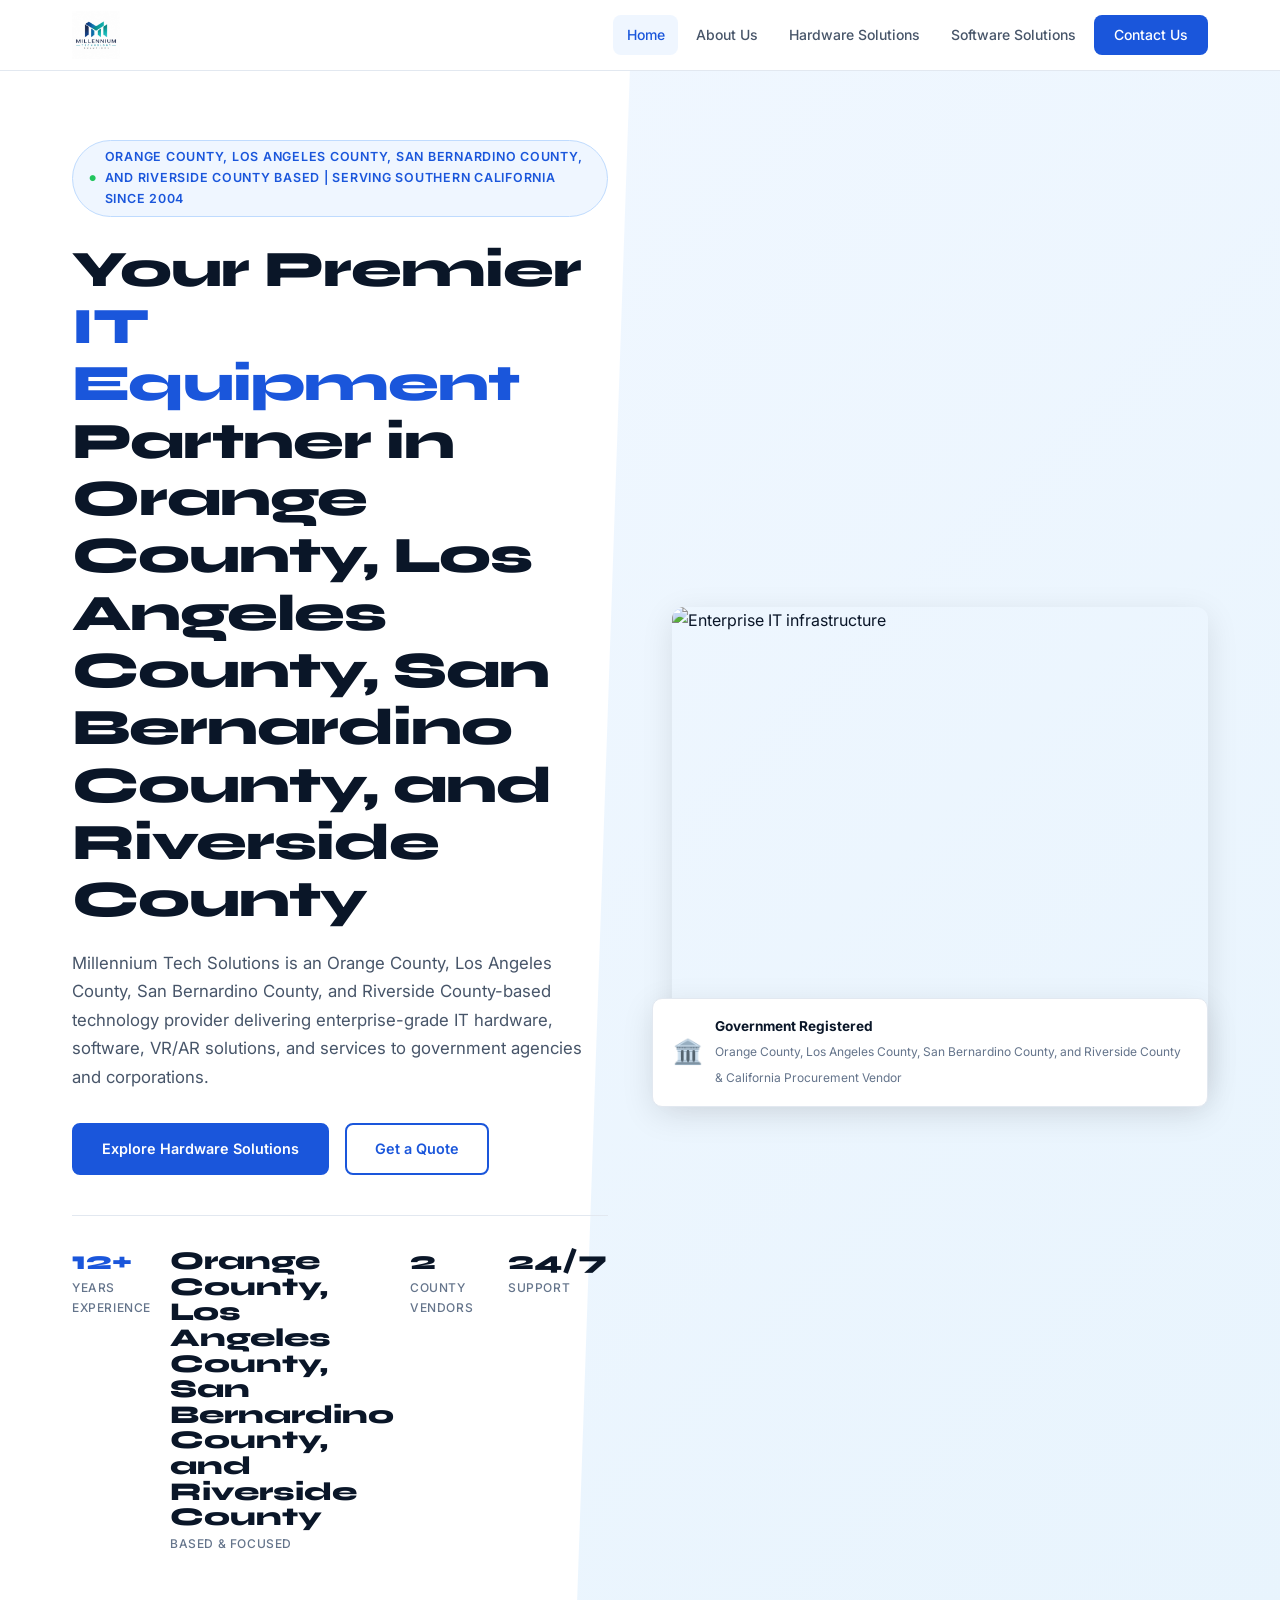
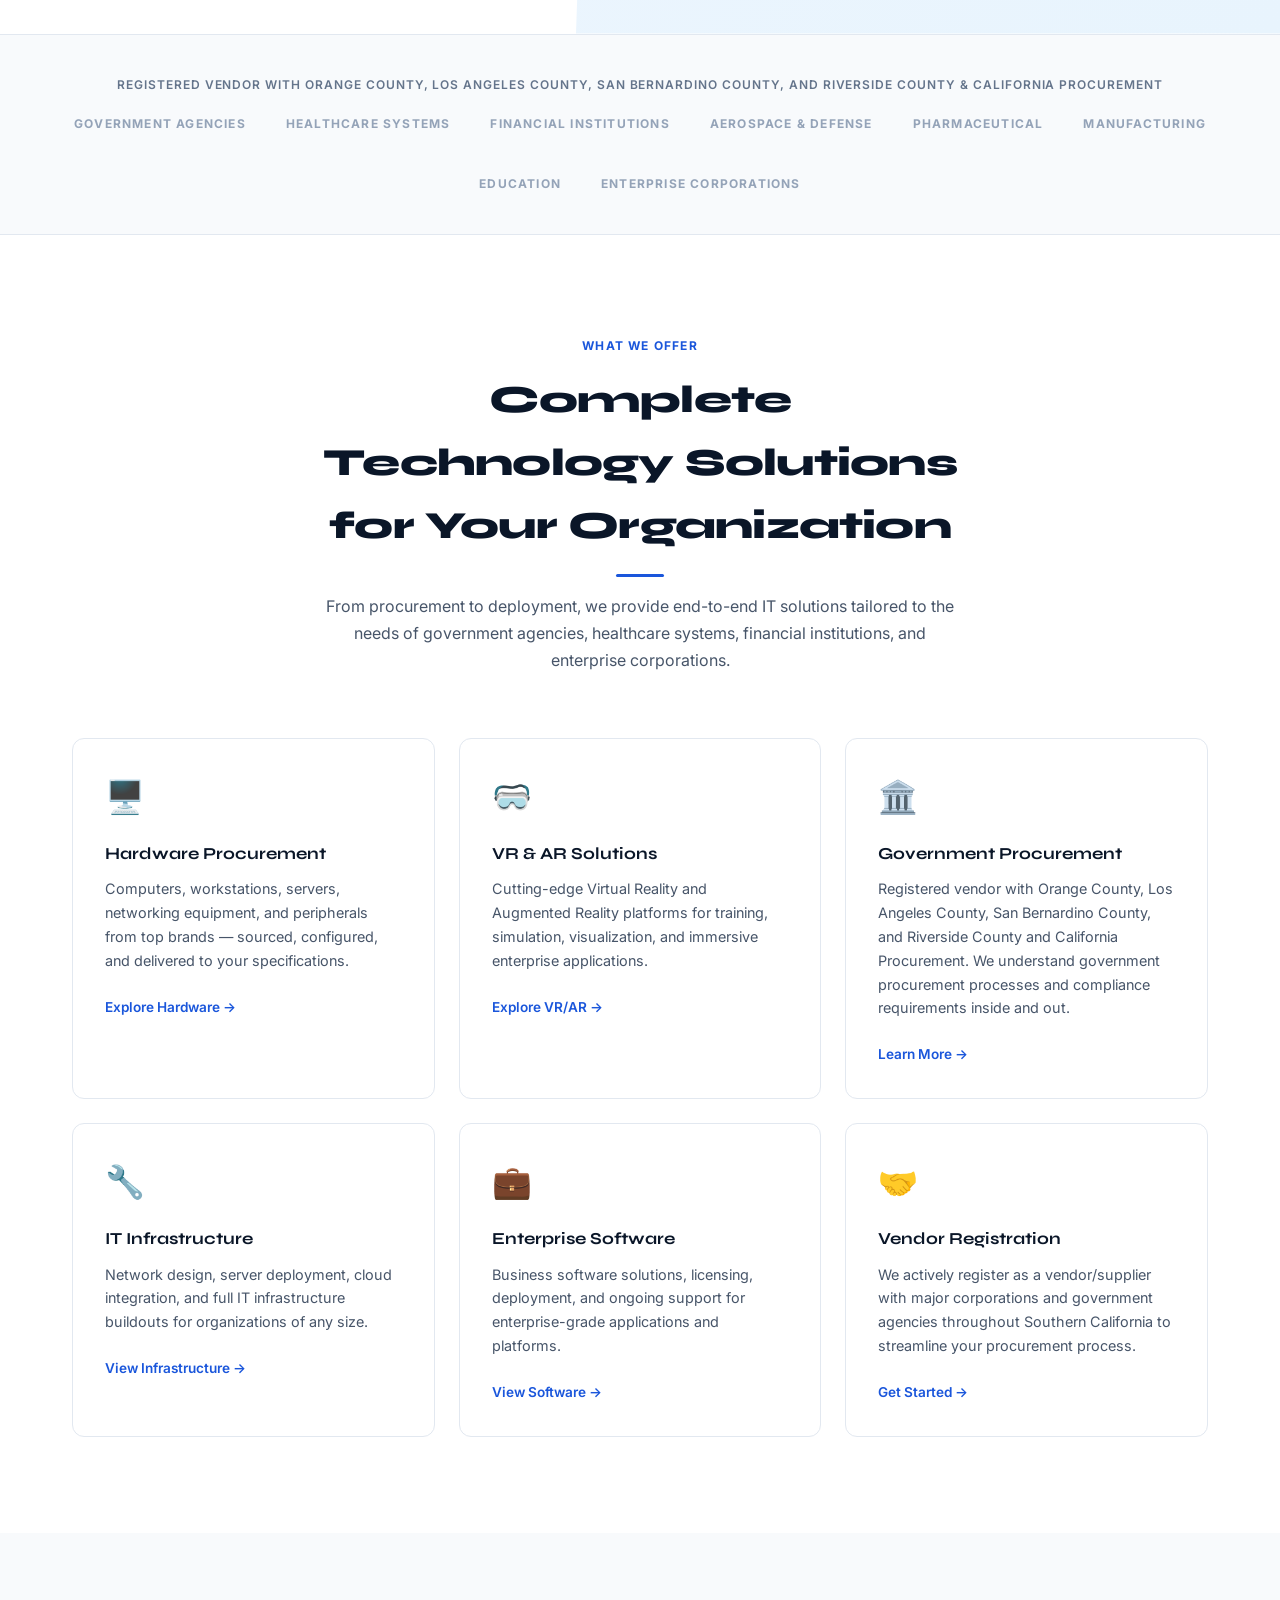
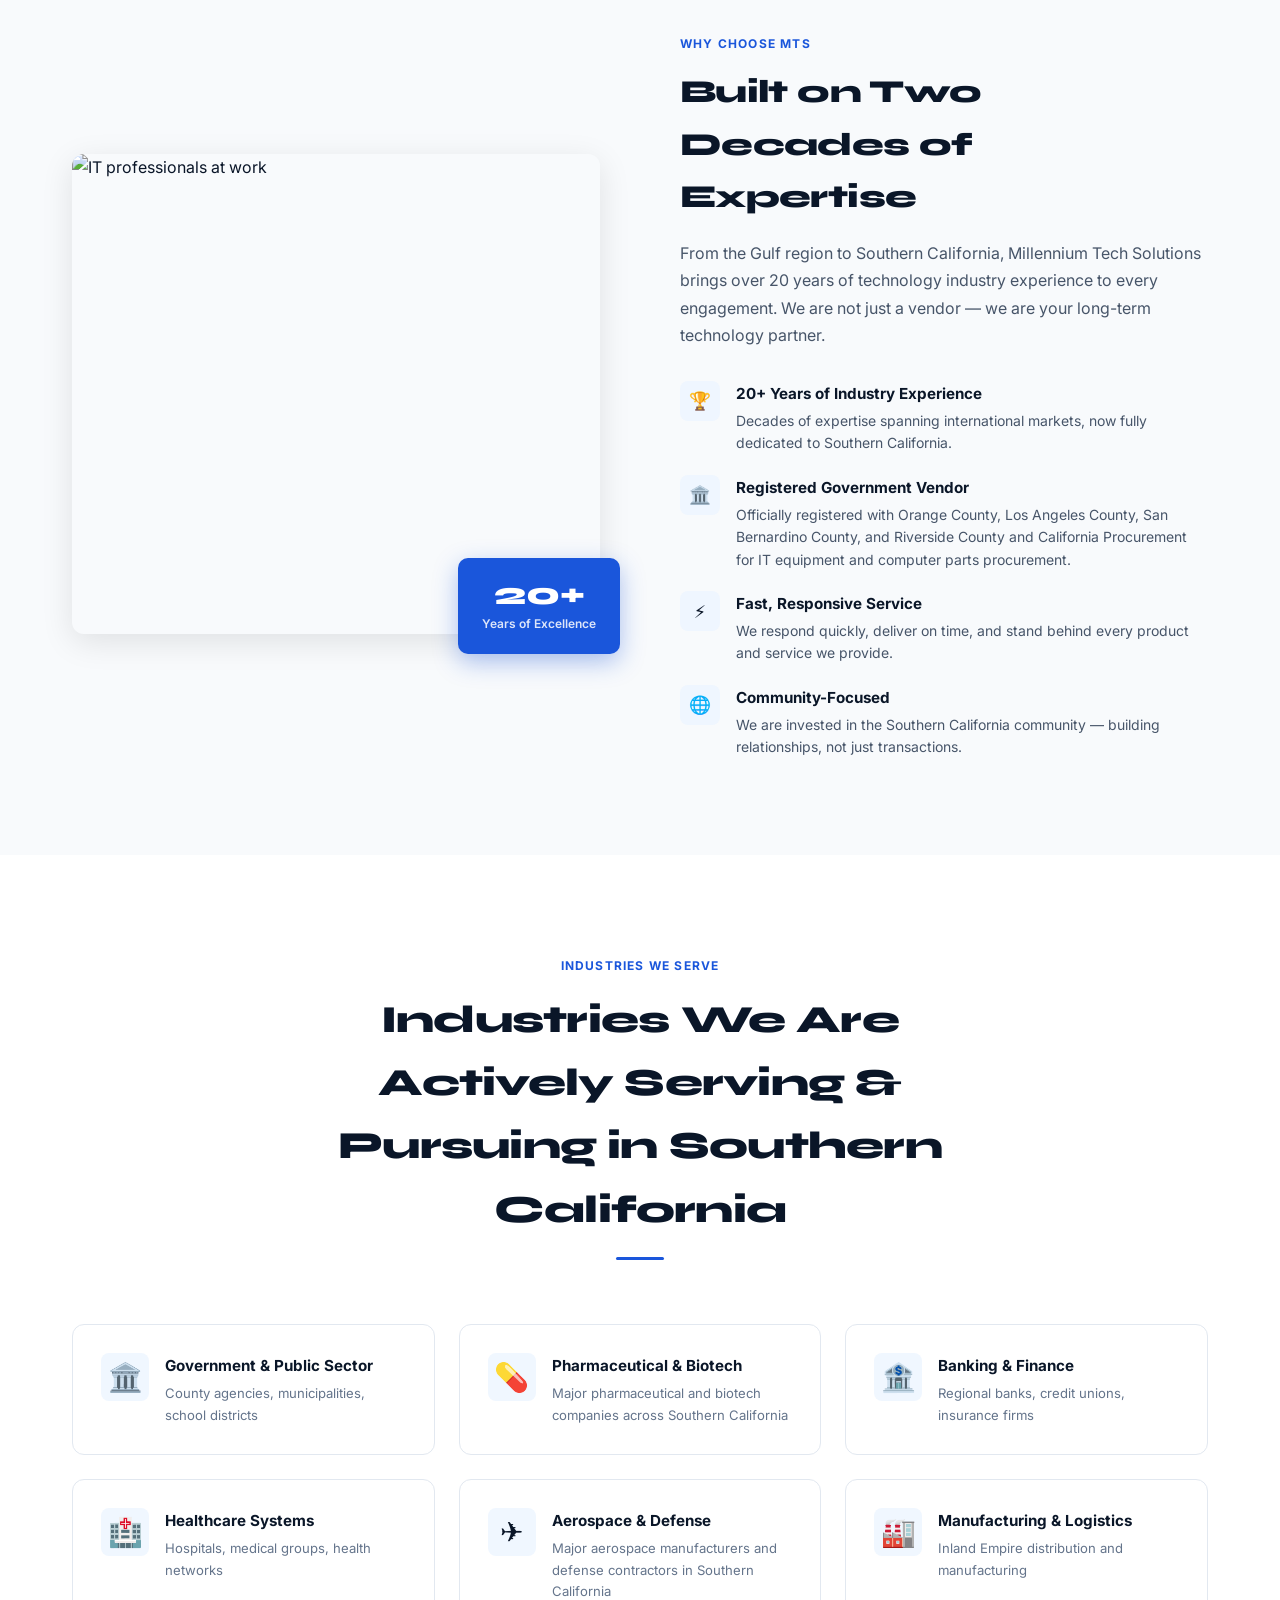
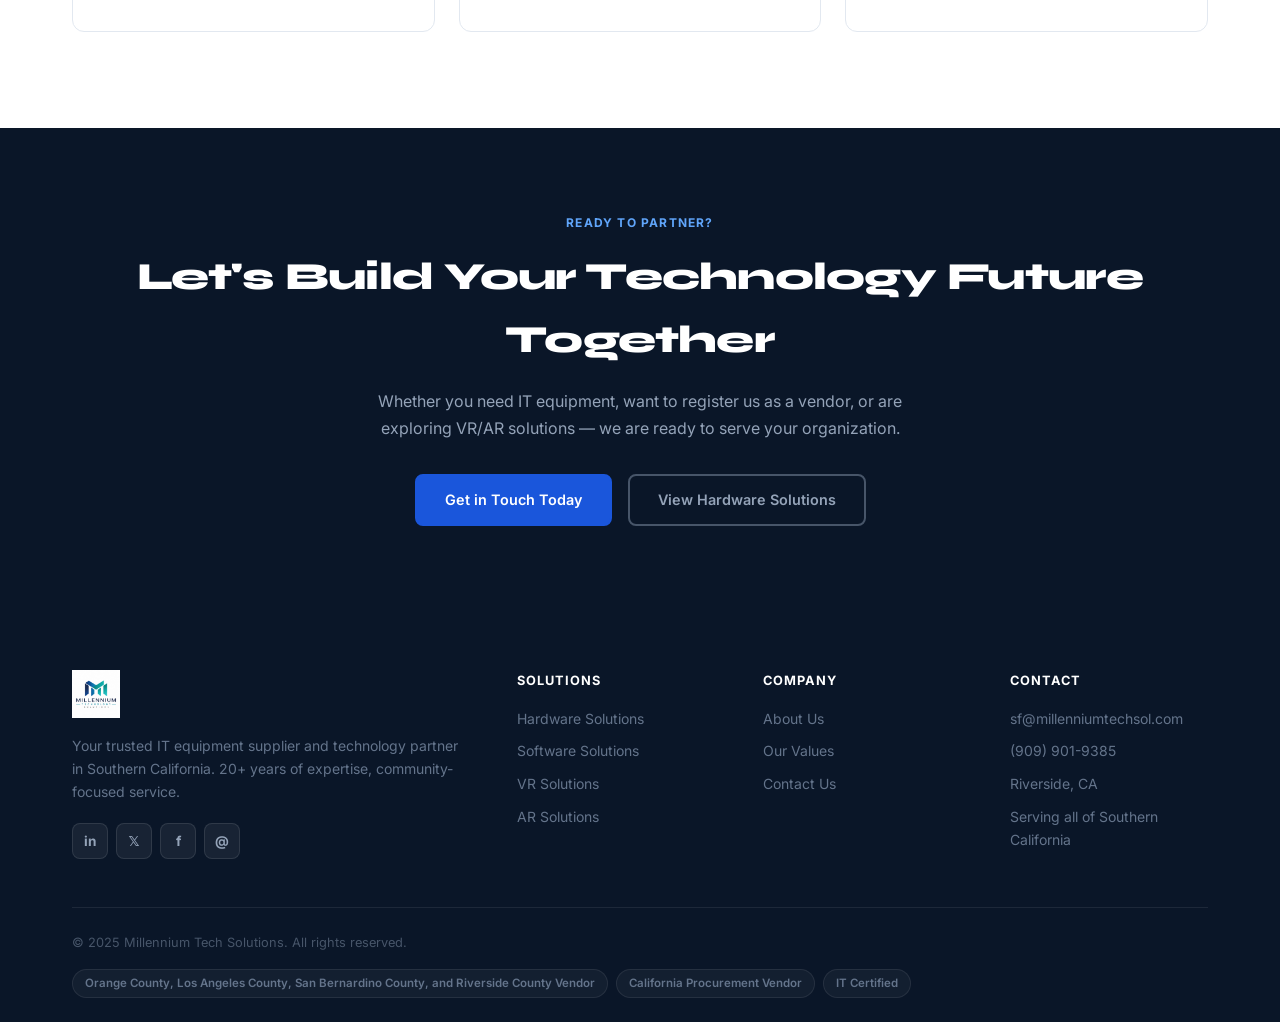
==== commit 743ec332: "Update index.html - Orange County & California Procurement Vendor" ====
--- a/index.html
+++ b/index.html
@@ -50,9 +50,9 @@
   <div class="container">
     <div class="hero-inner">
       <div class="hero-content">
-        <div class="hero-badge">Serving Southern California Since 2004</div>
-        <h1>Your Premier <span class="accent">IT Equipment</span> Partner in Southern California</h1>
-        <p class="hero-desc">Millennium Tech Solutions delivers enterprise-grade IT hardware, software, VR/AR solutions, and technology services to government agencies and major corporations across Southern California.</p>
+        <div class="hero-badge">Orange County, Los Angeles County, San Bernardino County, and Riverside County Based | Serving Southern California Since 2004</div>
+        <h1>Your Premier <span class="accent">IT Equipment</span> Partner in Orange County, Los Angeles County, San Bernardino County, and Riverside County</h1>
+        <p class="hero-desc">Millennium Tech Solutions is an Orange County, Los Angeles County, San Bernardino County, and Riverside County-based technology provider delivering enterprise-grade IT hardware, software, VR/AR solutions, and services to government agencies and corporations.</p>
         <div class="hero-btns">
           <a href="hardware.html" class="btn btn-primary">Explore Hardware Solutions</a>
           <a href="contact.html" class="btn btn-outline">Get a Quote</a>
@@ -63,7 +63,7 @@
             <div class="stat-label">Years Experience</div>
           </div>
           <div class="stat-item">
-            <div class="stat-num">Southern California</div>
+            <div class="stat-num">Orange County, Los Angeles County, San Bernardino County, and Riverside County</div>
             <div class="stat-label">Based &amp; Focused</div>
           </div>
           <div class="stat-item">
@@ -82,7 +82,7 @@
           <div class="hib-icon">🏛️</div>
           <div class="hib-text">
             <strong>Government Registered</strong>
-            <span>Riverside &amp; LA County Vendor</span>
+            <span>Orange County, Los Angeles County, San Bernardino County, and Riverside County &amp; California Procurement Vendor</span>
           </div>
         </div>
       </div>
@@ -93,7 +93,7 @@
 <!-- LOGOS STRIP -->
 <section class="logos-strip">
   <div class="container">
-    <p class="logos-label">Serving government agencies, enterprises, and organizations across Southern California</p>
+    <p class="logos-label">Registered Vendor with Orange County, Los Angeles County, San Bernardino County, and Riverside County &amp; California Procurement</p>
     <div class="logos-row">
       <span class="logo-item">Government Agencies</span>
       <span class="logo-item">Healthcare Systems</span>
@@ -132,7 +132,7 @@
       <div class="service-card fade-up fade-up-delay-3">
         <div class="service-icon">🏛️</div>
         <h3>Government Procurement</h3>
-        <p>Registered vendor with Riverside County and LA County. We understand government procurement processes and compliance requirements inside and out.</p>
+        <p>Registered vendor with Orange County, Los Angeles County, San Bernardino County, and Riverside County and California Procurement. We understand government procurement processes and compliance requirements inside and out.</p>
         <a href="contact.html" class="service-link">Learn More →</a>
       </div>
       <div class="service-card fade-up fade-up-delay-1">
@@ -184,7 +184,7 @@
             <div class="why-item-icon">🏛️</div>
             <div class="why-item-text">
               <h4>Registered Government Vendor</h4>
-              <p>Officially registered with Riverside County and LA County for IT equipment and computer parts procurement.</p>
+              <p>Officially registered with Orange County, Los Angeles County, San Bernardino County, and Riverside County and California Procurement for IT equipment and computer parts procurement.</p>
             </div>
           </li>
           <li class="why-item">
@@ -320,8 +320,8 @@
     <div class="footer-bottom">
       <p>&copy; 2025 Millennium Tech Solutions. All rights reserved.</p>
       <div class="cert-badges">
-        <span class="cert-badge">Riverside County Vendor</span>
-        <span class="cert-badge">LA County Vendor</span>
+        <span class="cert-badge">Orange County, Los Angeles County, San Bernardino County, and Riverside County Vendor</span>
+        <span class="cert-badge">California Procurement Vendor</span>
         <span class="cert-badge">IT Certified</span>
       </div>
     </div>
--- a/style.css
+++ b/style.css
@@ -84,7 +84,7 @@
 .logo-text { display: flex; flex-direction: column; line-height: 1.2; }
 .logo-name { font-family: var(--font-h); font-weight: 700; font-size: 0.95rem; color: var(--navy); }
 .logo-sub  { font-size: 0.68rem; color: var(--muted); letter-spacing: 0.04em; text-transform: uppercase; }
-.nav-logo-img { height: 52px; width: auto; display: block; object-fit: contain; }
+.nav-logo-img { height: 48px; width: auto; max-width: 150px; display: block; object-fit: contain; flex-shrink: 0; }
 
 .nav-links {
   display: flex;
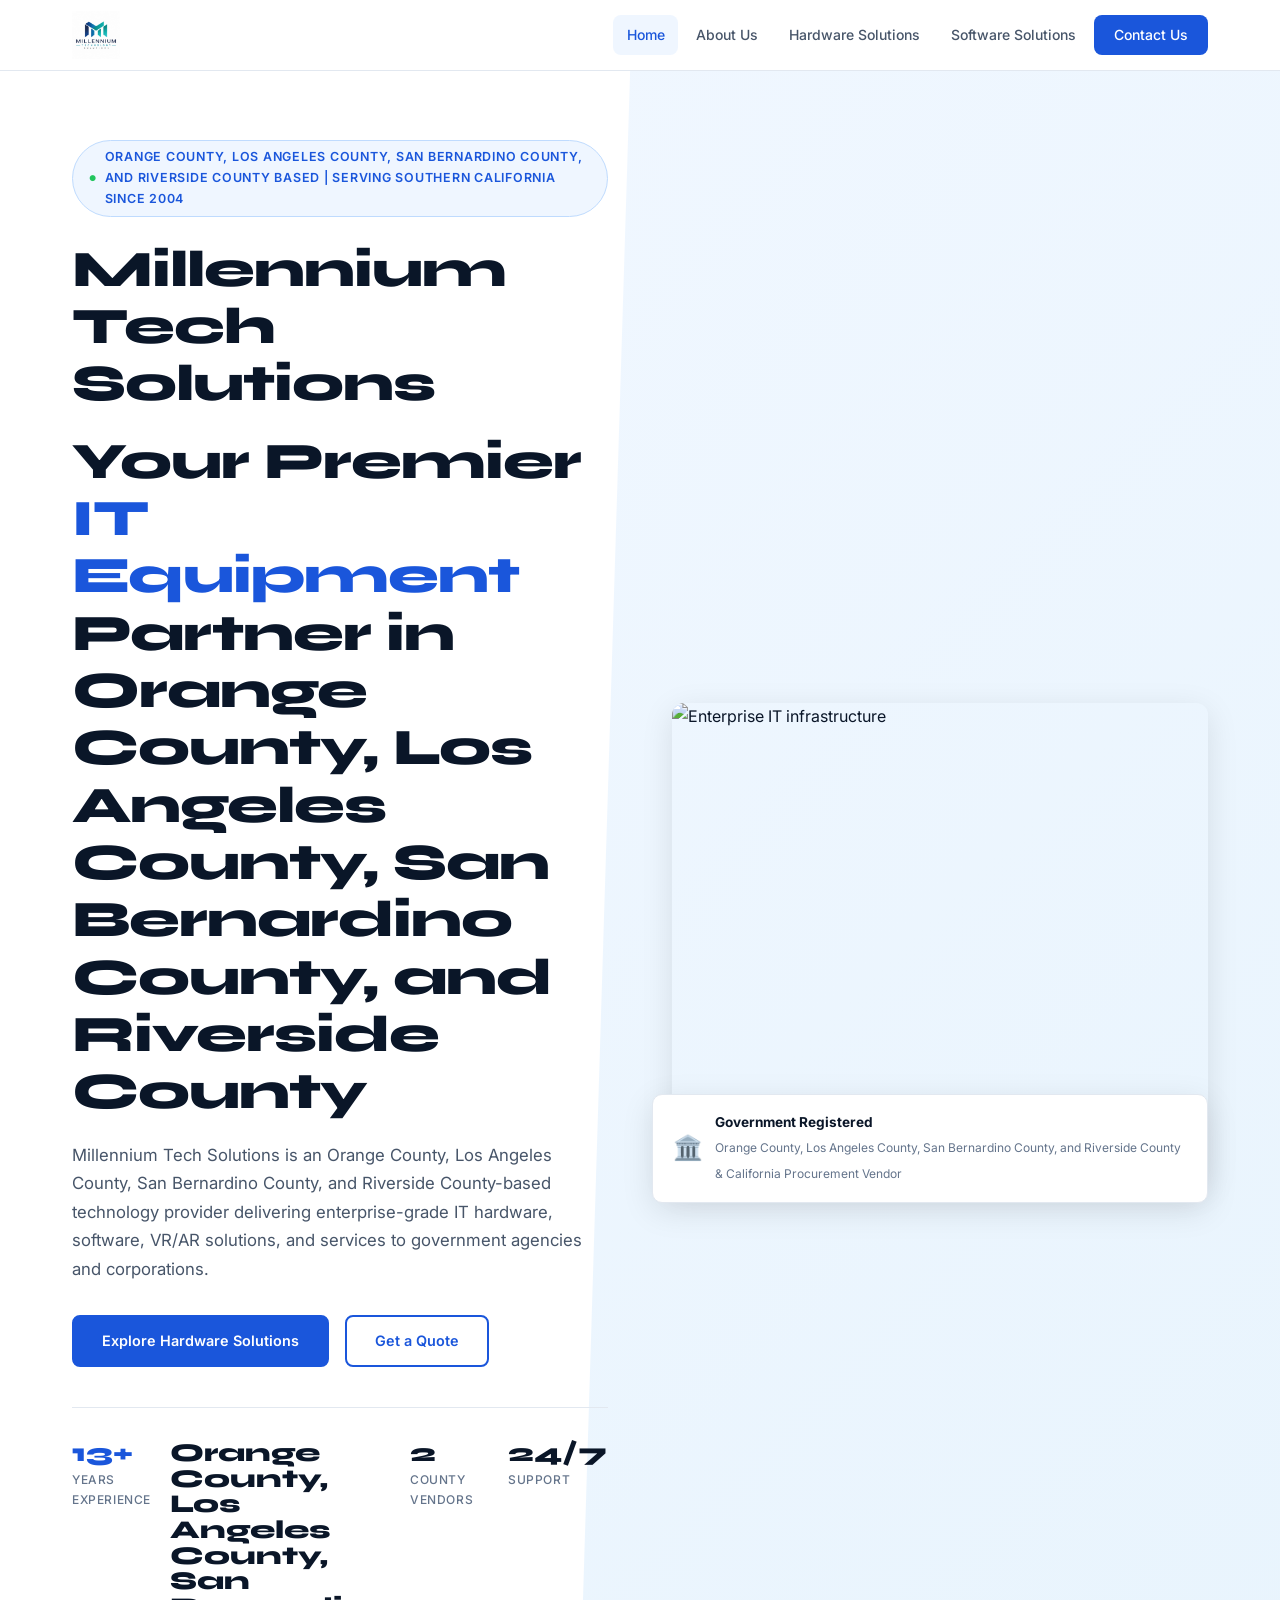
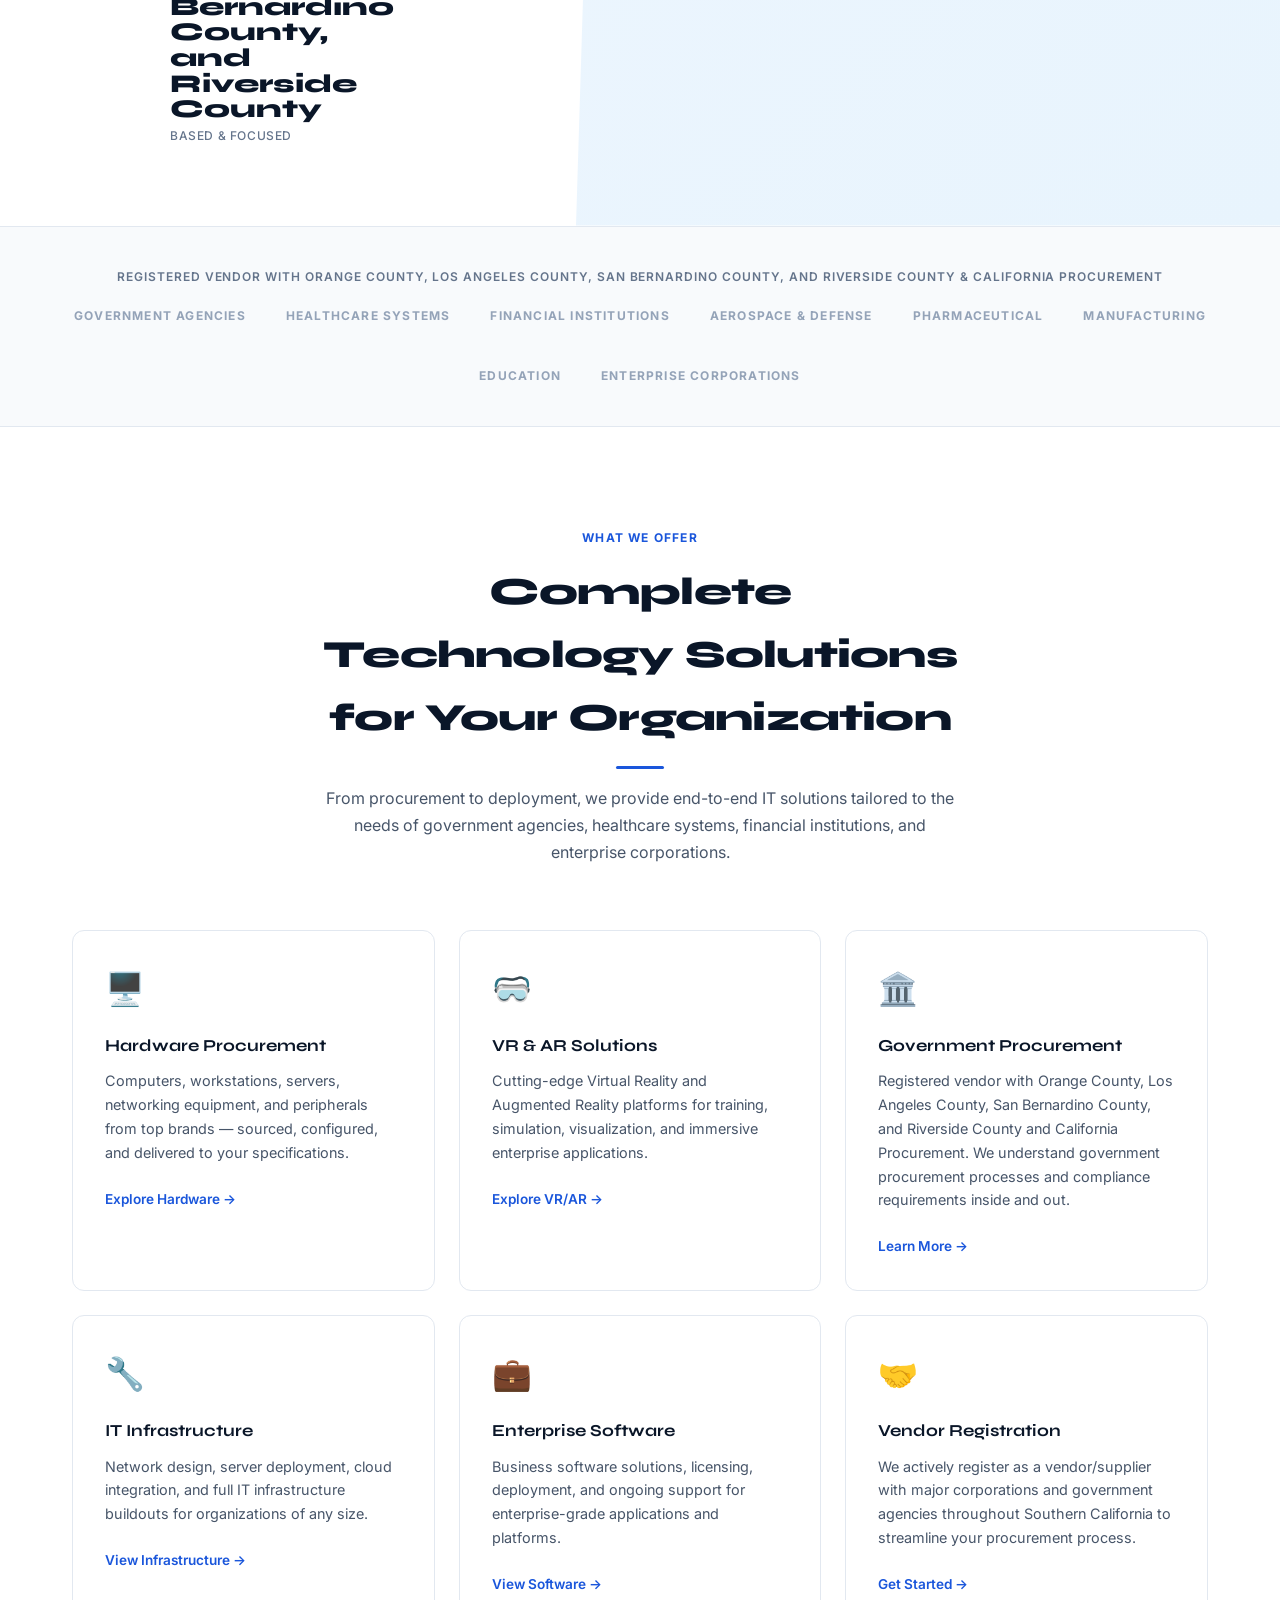
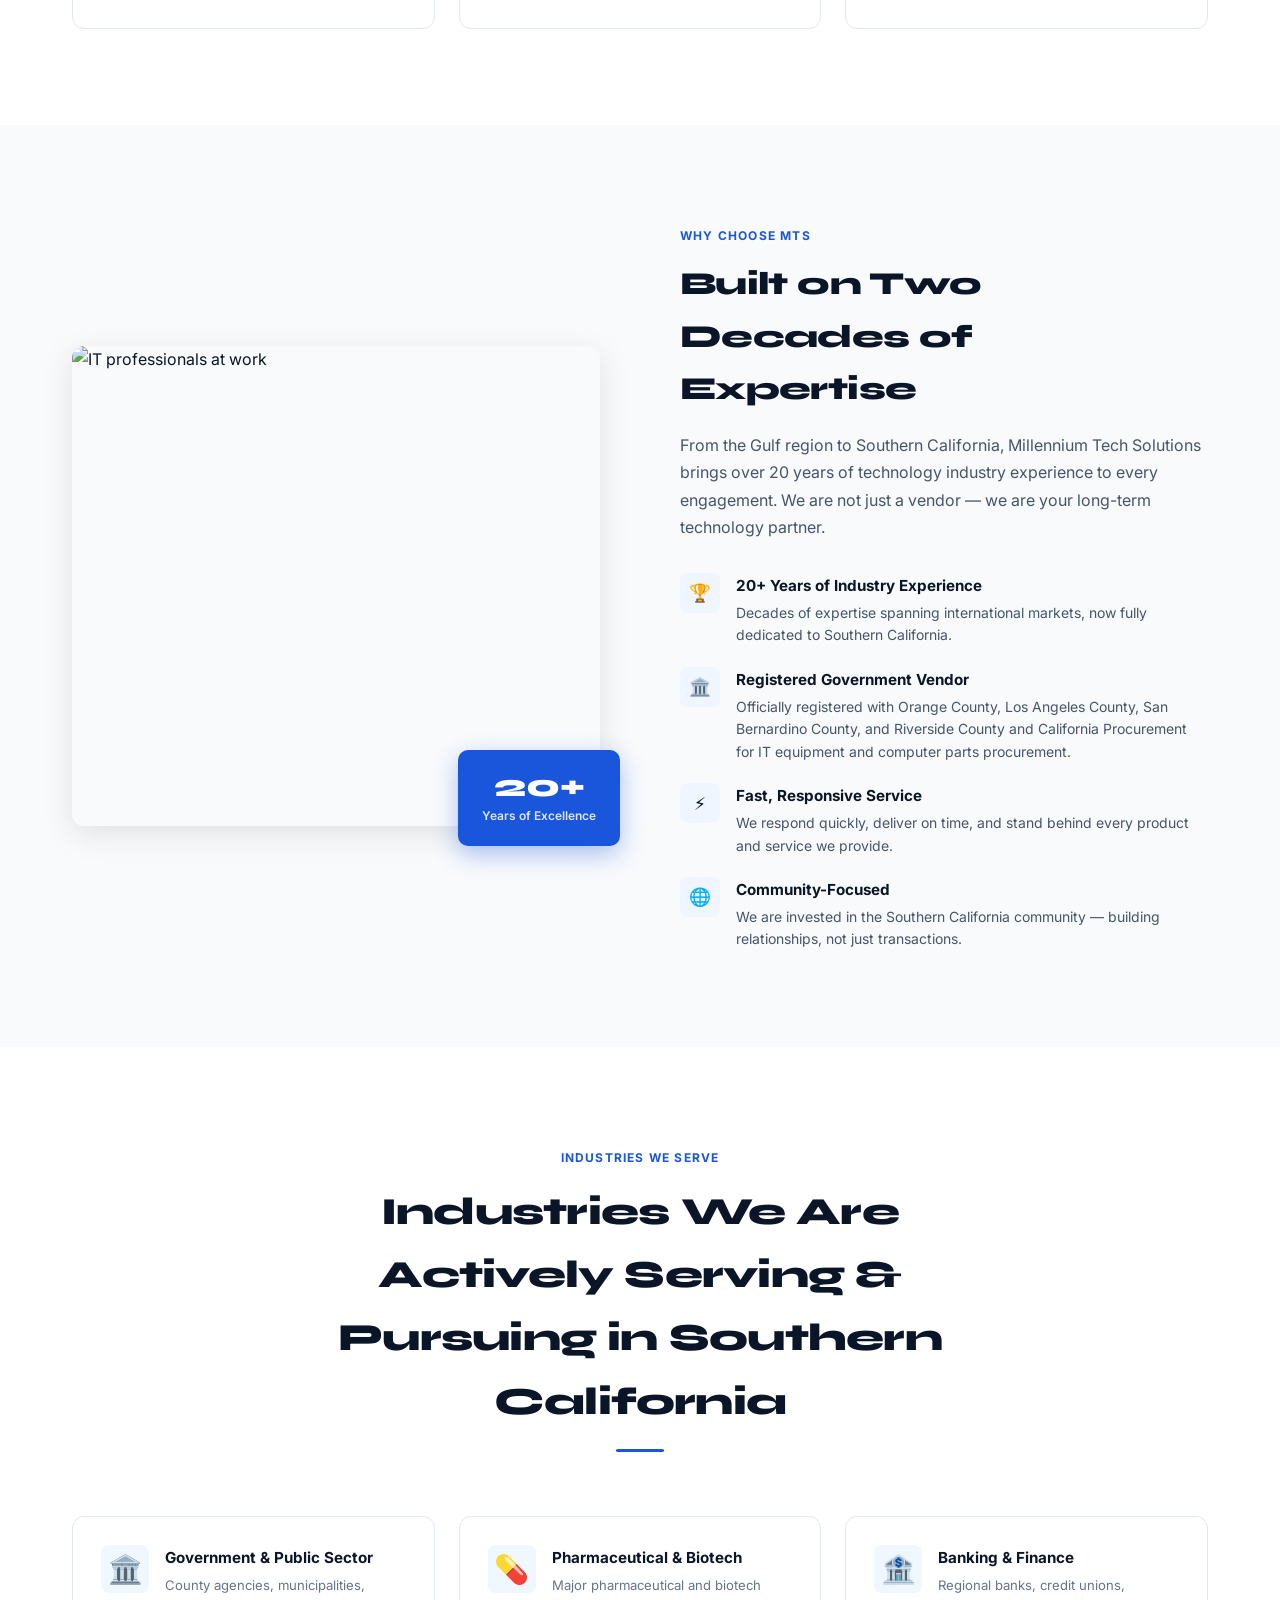
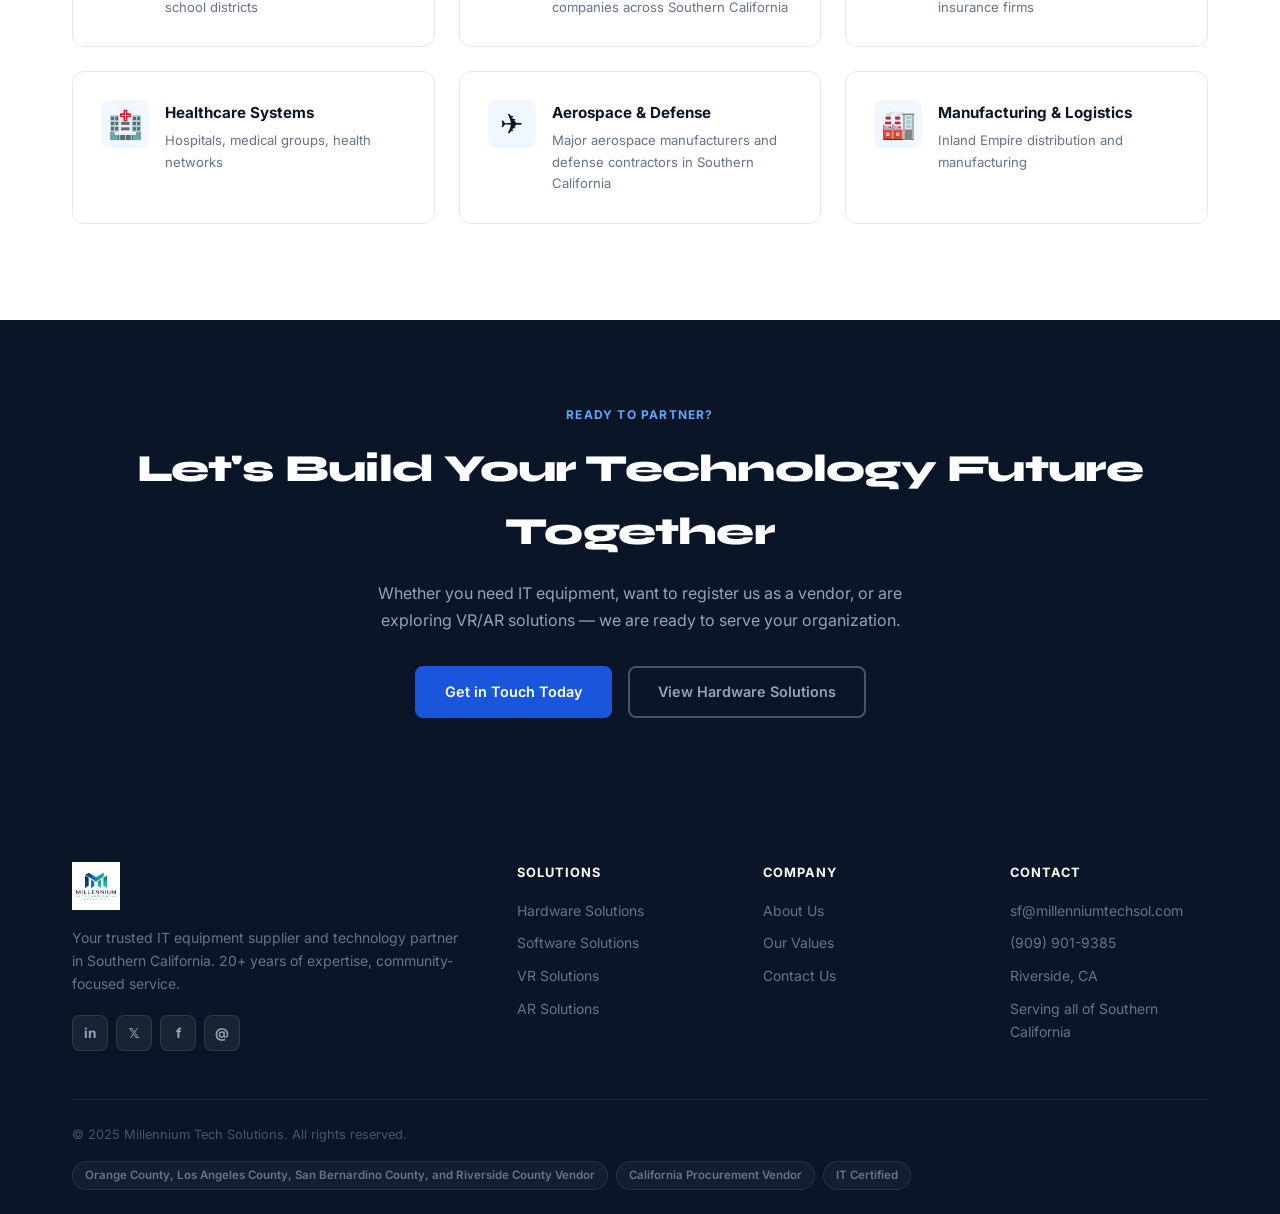
==== commit 4cec9ffe: "Update index.html - Orange County & California Procurement Vendor" ====
--- a/index.html
+++ b/index.html
@@ -51,6 +51,7 @@
     <div class="hero-inner">
       <div class="hero-content">
         <div class="hero-badge">Orange County, Los Angeles County, San Bernardino County, and Riverside County Based | Serving Southern California Since 2004</div>
+        <h1 class="hero-company-name">Millennium Tech Solutions</h1>
         <h1>Your Premier <span class="accent">IT Equipment</span> Partner in Orange County, Los Angeles County, San Bernardino County, and Riverside County</h1>
         <p class="hero-desc">Millennium Tech Solutions is an Orange County, Los Angeles County, San Bernardino County, and Riverside County-based technology provider delivering enterprise-grade IT hardware, software, VR/AR solutions, and services to government agencies and corporations.</p>
         <div class="hero-btns">
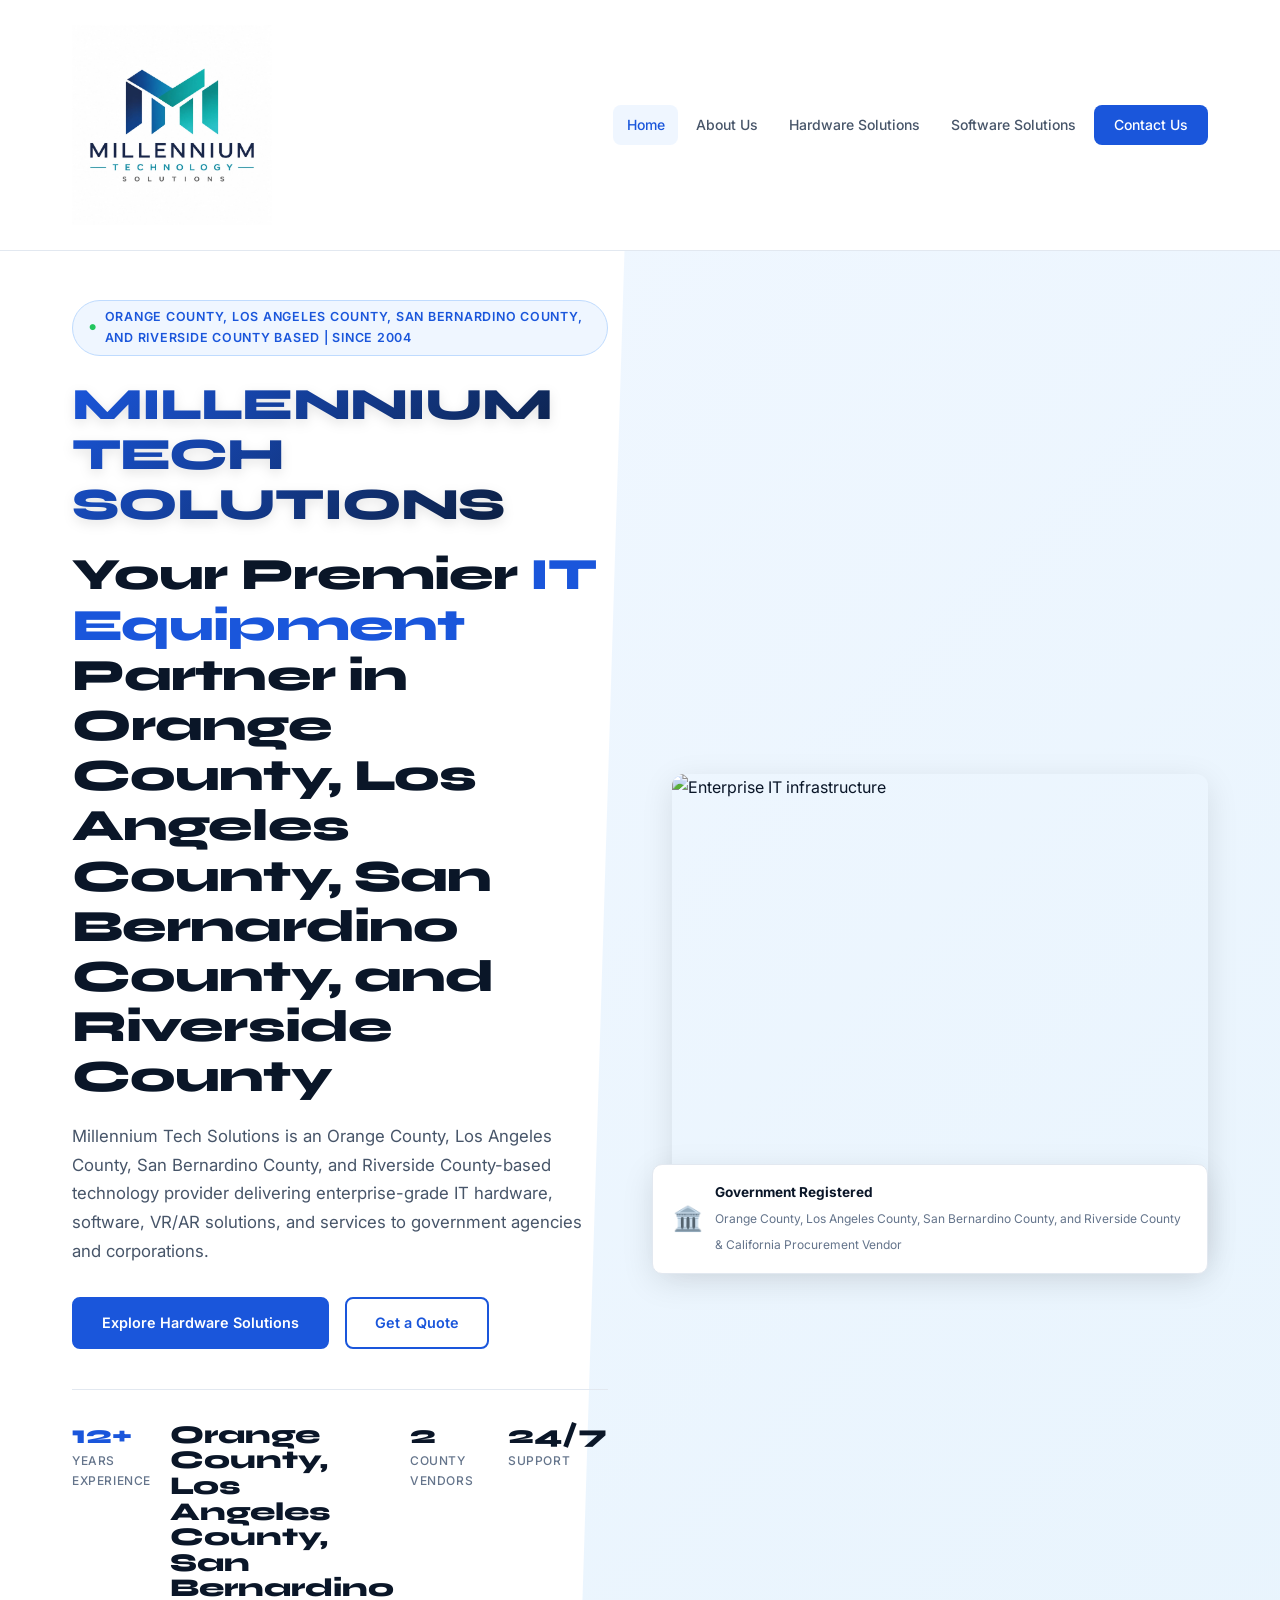
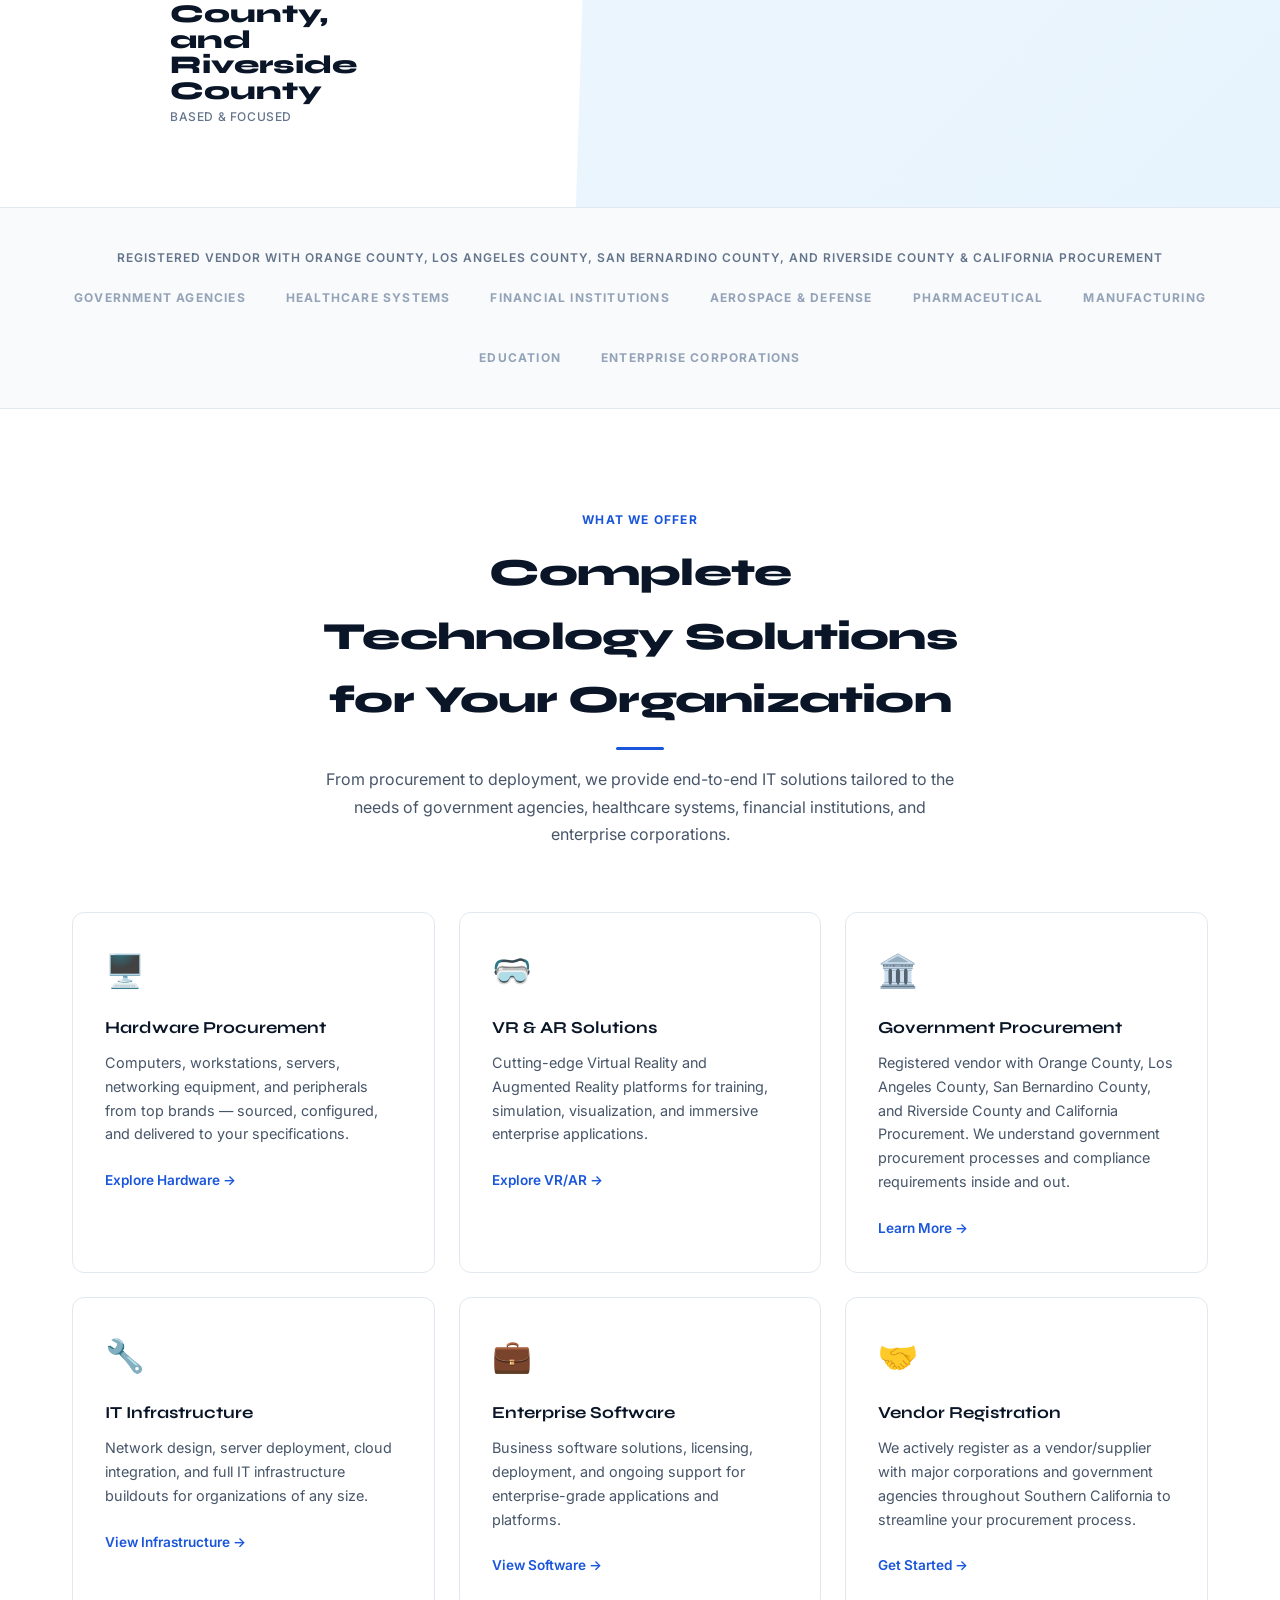
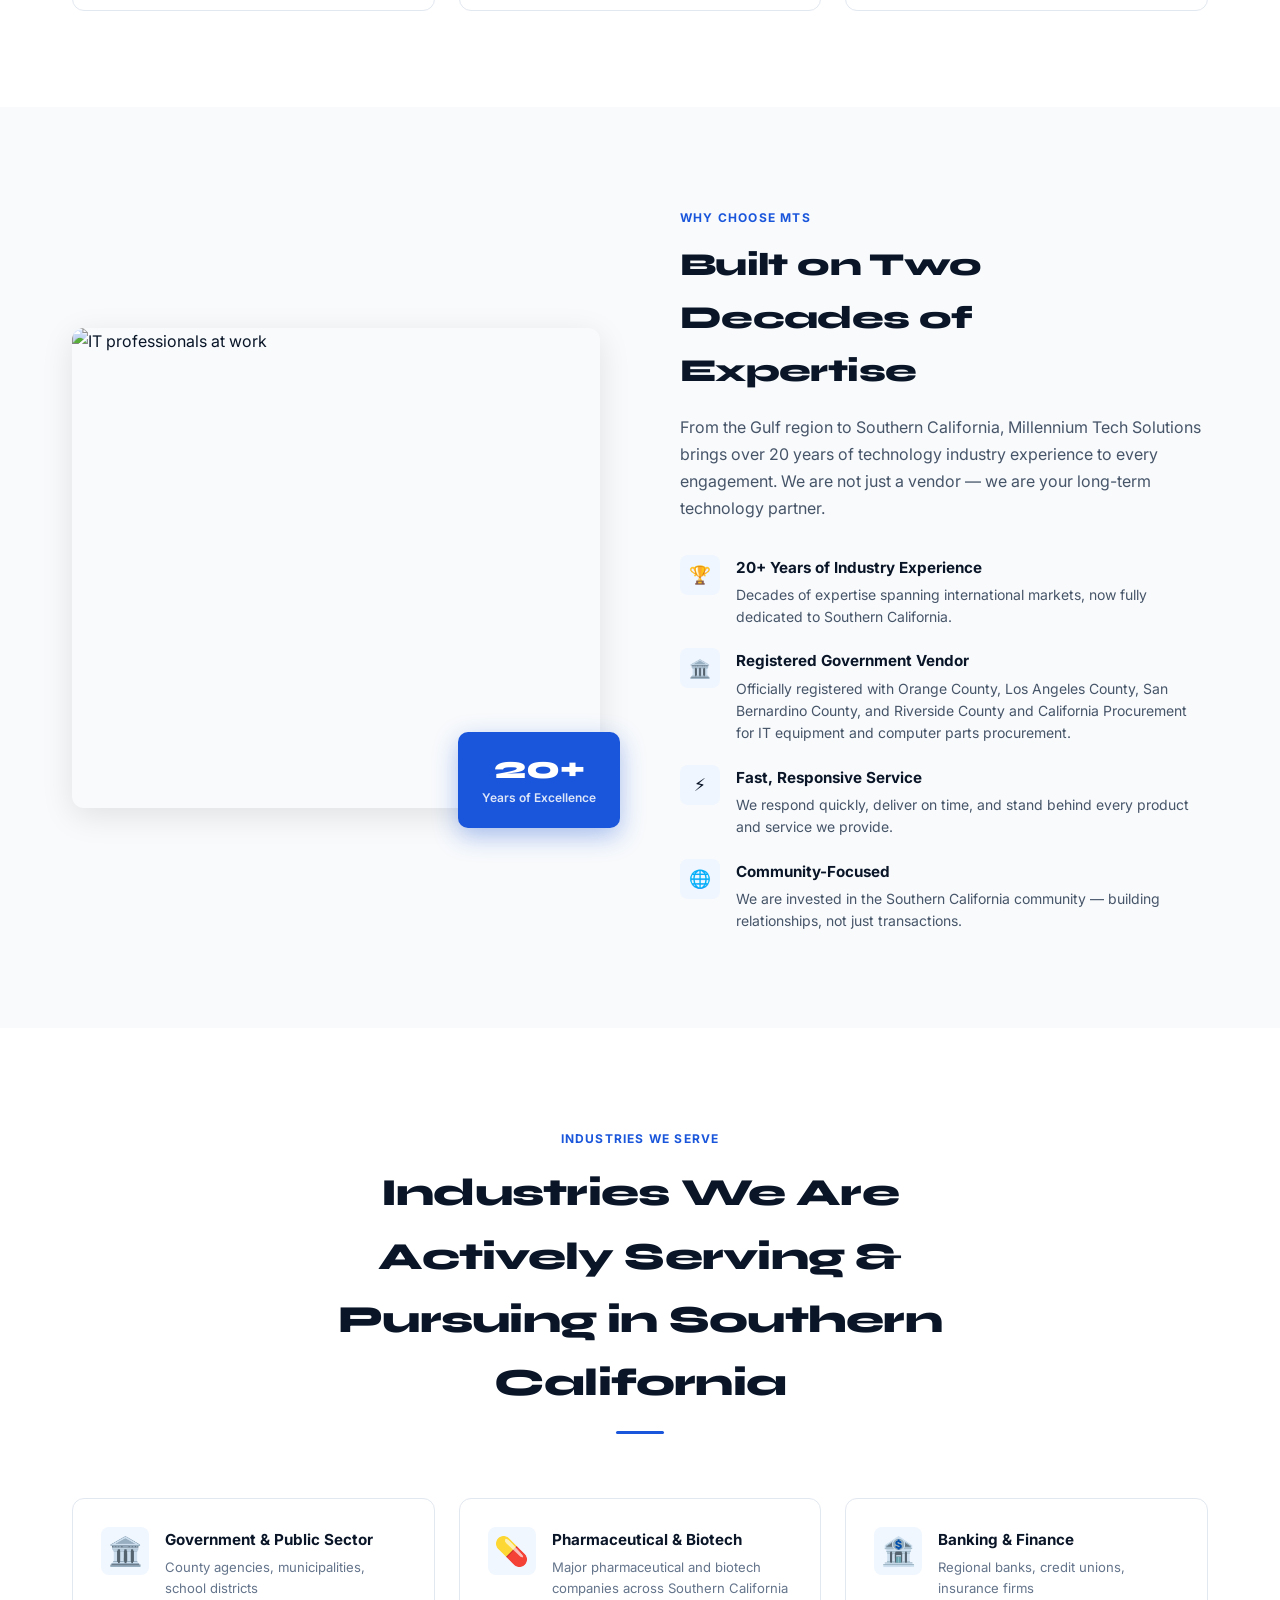
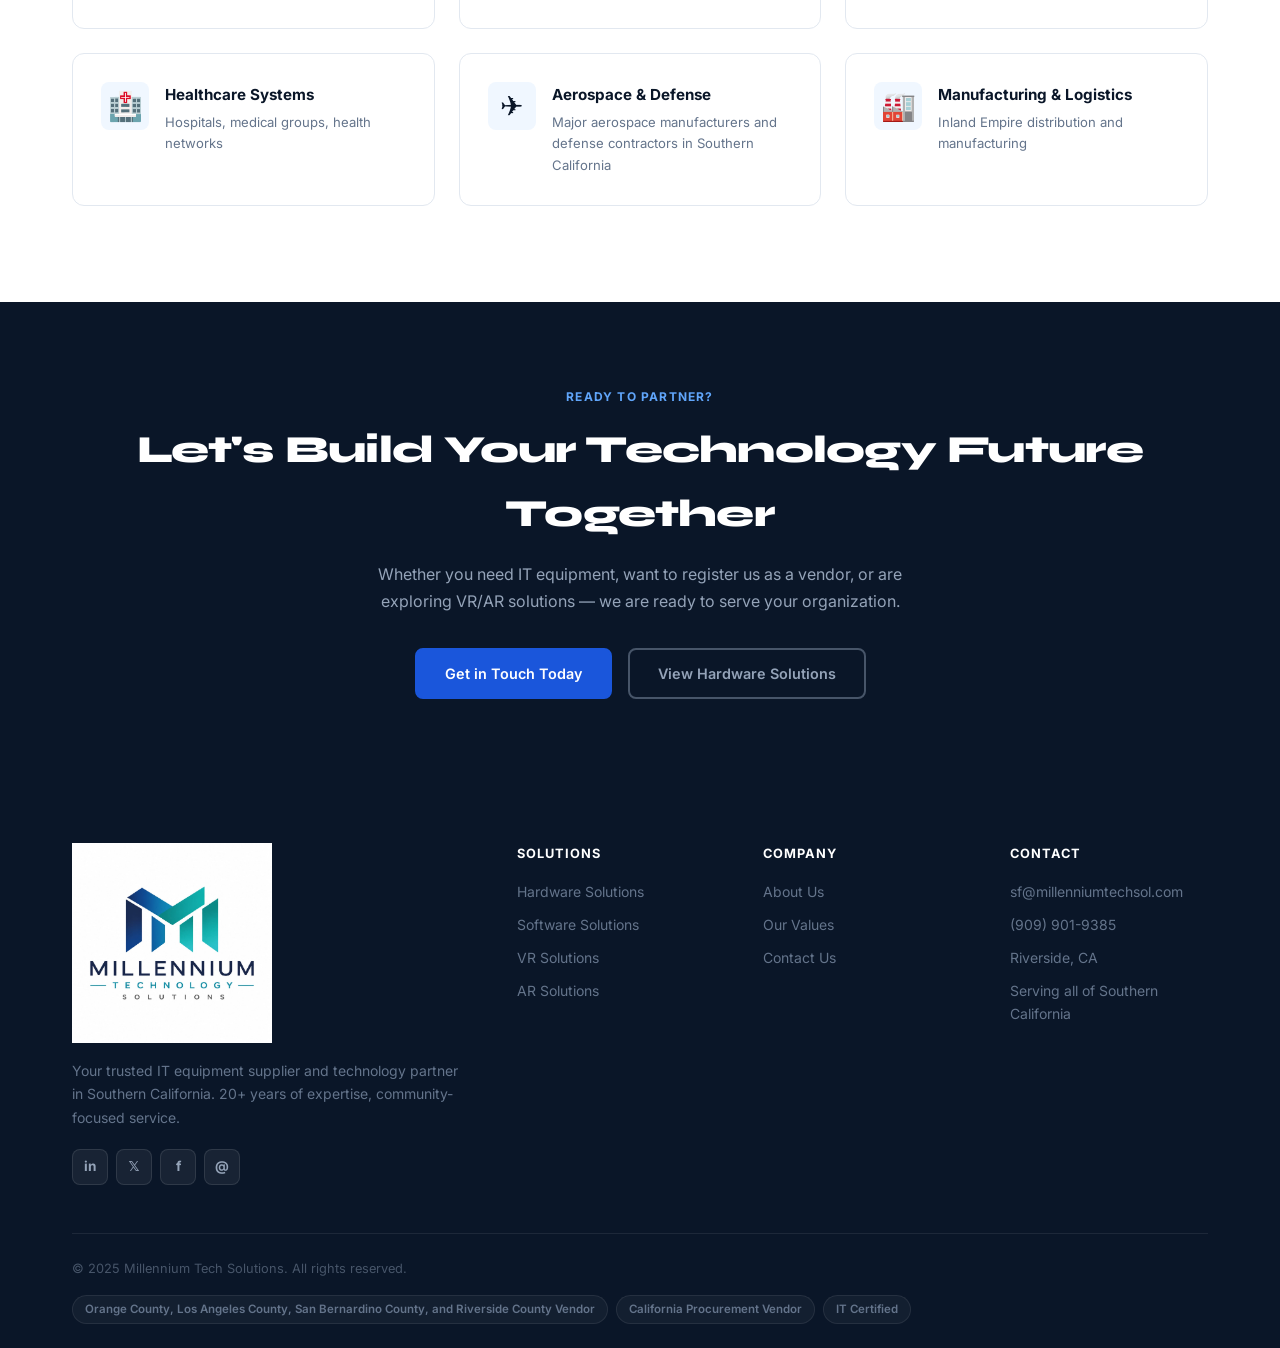
==== commit 00d76ff6: "Update index.html" ====
--- a/index.html
+++ b/index.html
@@ -50,7 +50,7 @@
   <div class="container">
     <div class="hero-inner">
       <div class="hero-content">
-        <div class="hero-badge">Orange County, Los Angeles County, San Bernardino County, and Riverside County Based | Serving Southern California Since 2004</div>
+        <div class="hero-badge">Orange County, Los Angeles County, San Bernardino County, and Riverside County Based | Since 2004</div>
         <h1 class="hero-company-name">Millennium Tech Solutions</h1>
         <h1>Your Premier <span class="accent">IT Equipment</span> Partner in Orange County, Los Angeles County, San Bernardino County, and Riverside County</h1>
         <p class="hero-desc">Millennium Tech Solutions is an Orange County, Los Angeles County, San Bernardino County, and Riverside County-based technology provider delivering enterprise-grade IT hardware, software, VR/AR solutions, and services to government agencies and corporations.</p>
--- a/style.css
+++ b/style.css
@@ -60,7 +60,7 @@
   display: flex;
   align-items: center;
   justify-content: space-between;
-  height: 70px;
+  height: 250px;
   gap: 2rem;
 }
 
@@ -84,7 +84,7 @@
 .logo-text { display: flex; flex-direction: column; line-height: 1.2; }
 .logo-name { font-family: var(--font-h); font-weight: 700; font-size: 0.95rem; color: var(--navy); }
 .logo-sub  { font-size: 0.68rem; color: var(--muted); letter-spacing: 0.04em; text-transform: uppercase; }
-.nav-logo-img { height: 48px; width: auto; max-width: 150px; display: block; object-fit: contain; flex-shrink: 0; }
+.nav-logo-img { height: 200px; width: auto; max-width: 500px; display: block; object-fit: contain; flex-shrink: 0; }
 
 .nav-links {
   display: flex;
@@ -234,8 +234,22 @@
 .fade-up-delay-5 { transition-delay: 0.5s; }
 
 /* ---- HERO ---- */
+.hero-company-name {
+  font-family: var(--font-h);
+  font-size: clamp(3rem, 8vw, 5.5rem);
+  font-weight: 900;
+  color: var(--blue);
+  line-height: 1.0;
+  margin-bottom: 1.5rem;
+  letter-spacing: -0.04em;
+  text-transform: uppercase;
+  background: linear-gradient(135deg, var(--blue) 0%, var(--navy) 100%);
+  -webkit-background-clip: text;
+  -webkit-text-fill-color: transparent;
+  filter: drop-shadow(0 4px 6px rgba(0,0,0,0.1));
+}
 .hero {
-  padding: 140px 0 80px;
+  padding: 300px 0 80px;
   background: var(--white);
   position: relative;
   overflow: hidden;
@@ -279,7 +293,7 @@
 
 .hero-content h1 {
   font-family: var(--font-h);
-  font-size: clamp(2.2rem, 4vw, 3.4rem);
+  font-size: clamp(1.8rem, 3.5vw, 2.8rem);
   font-weight: 800;
   line-height: 1.12;
   color: var(--navy);
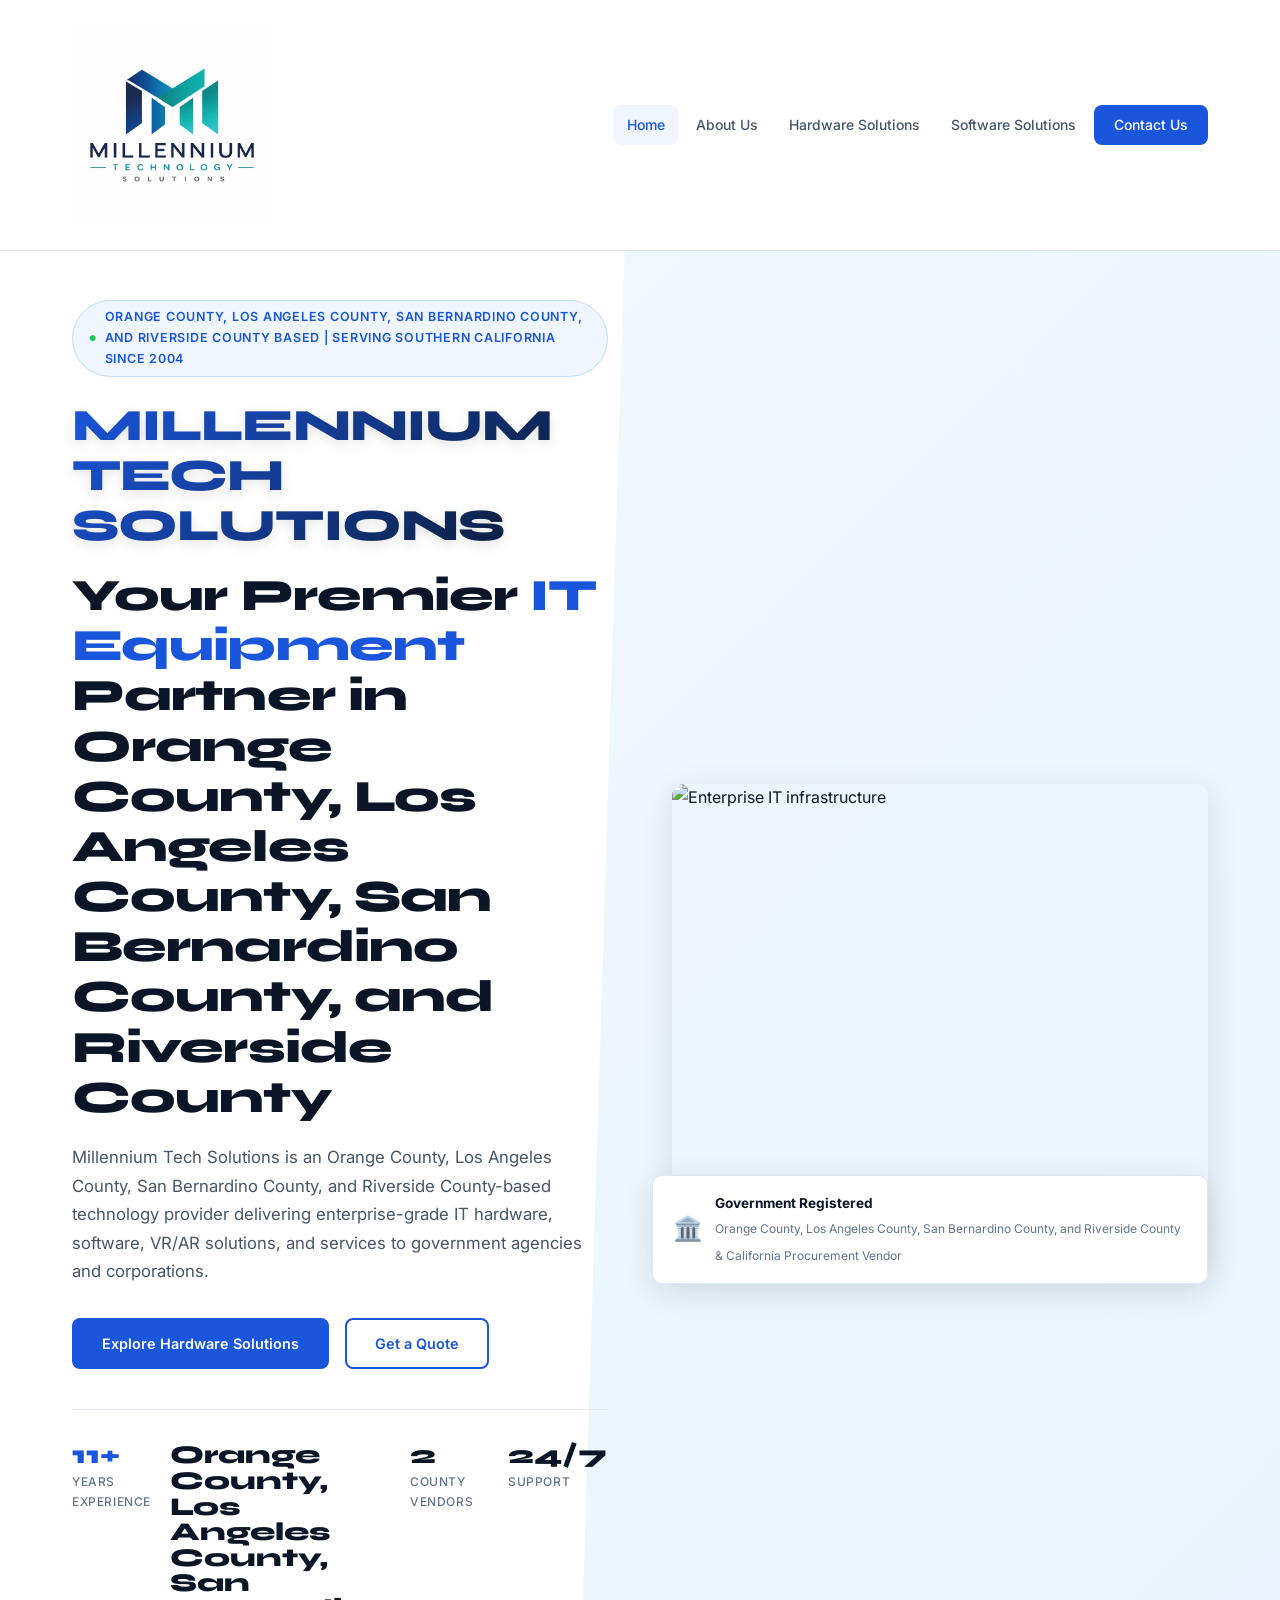
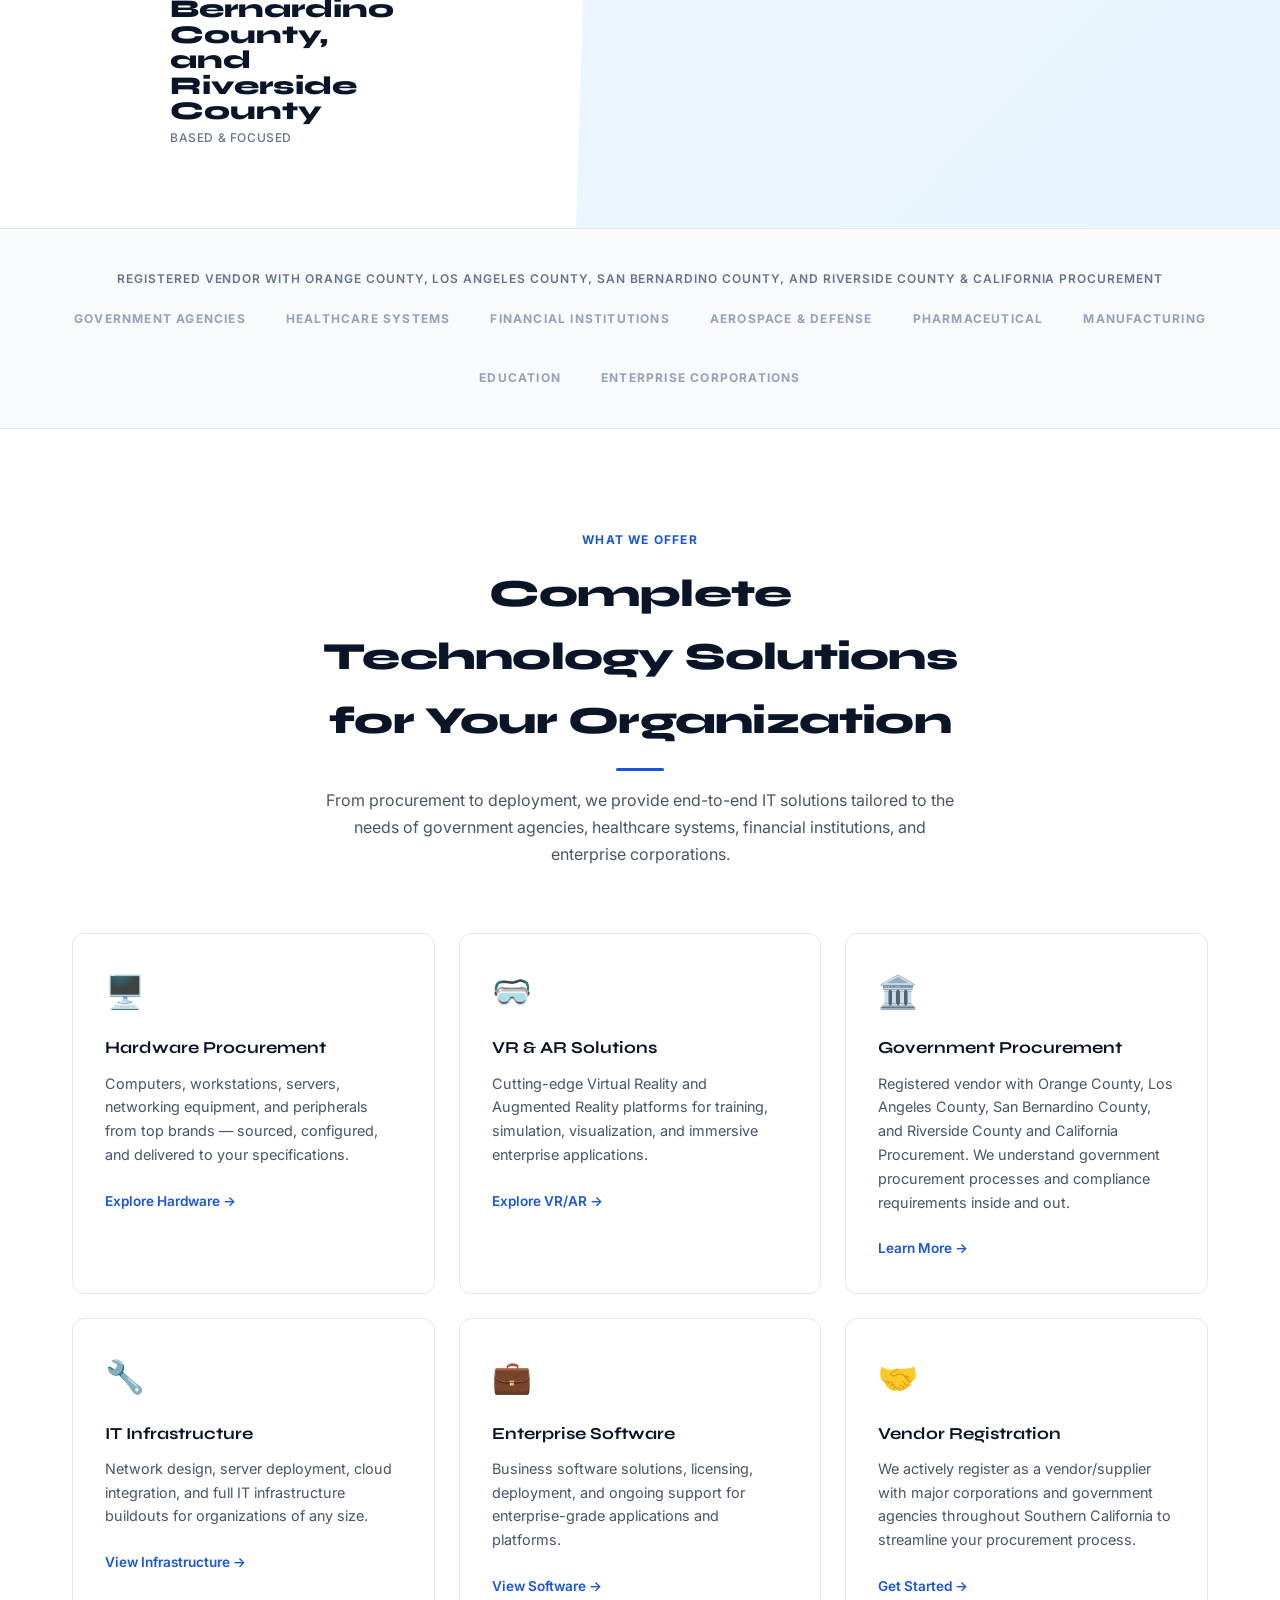
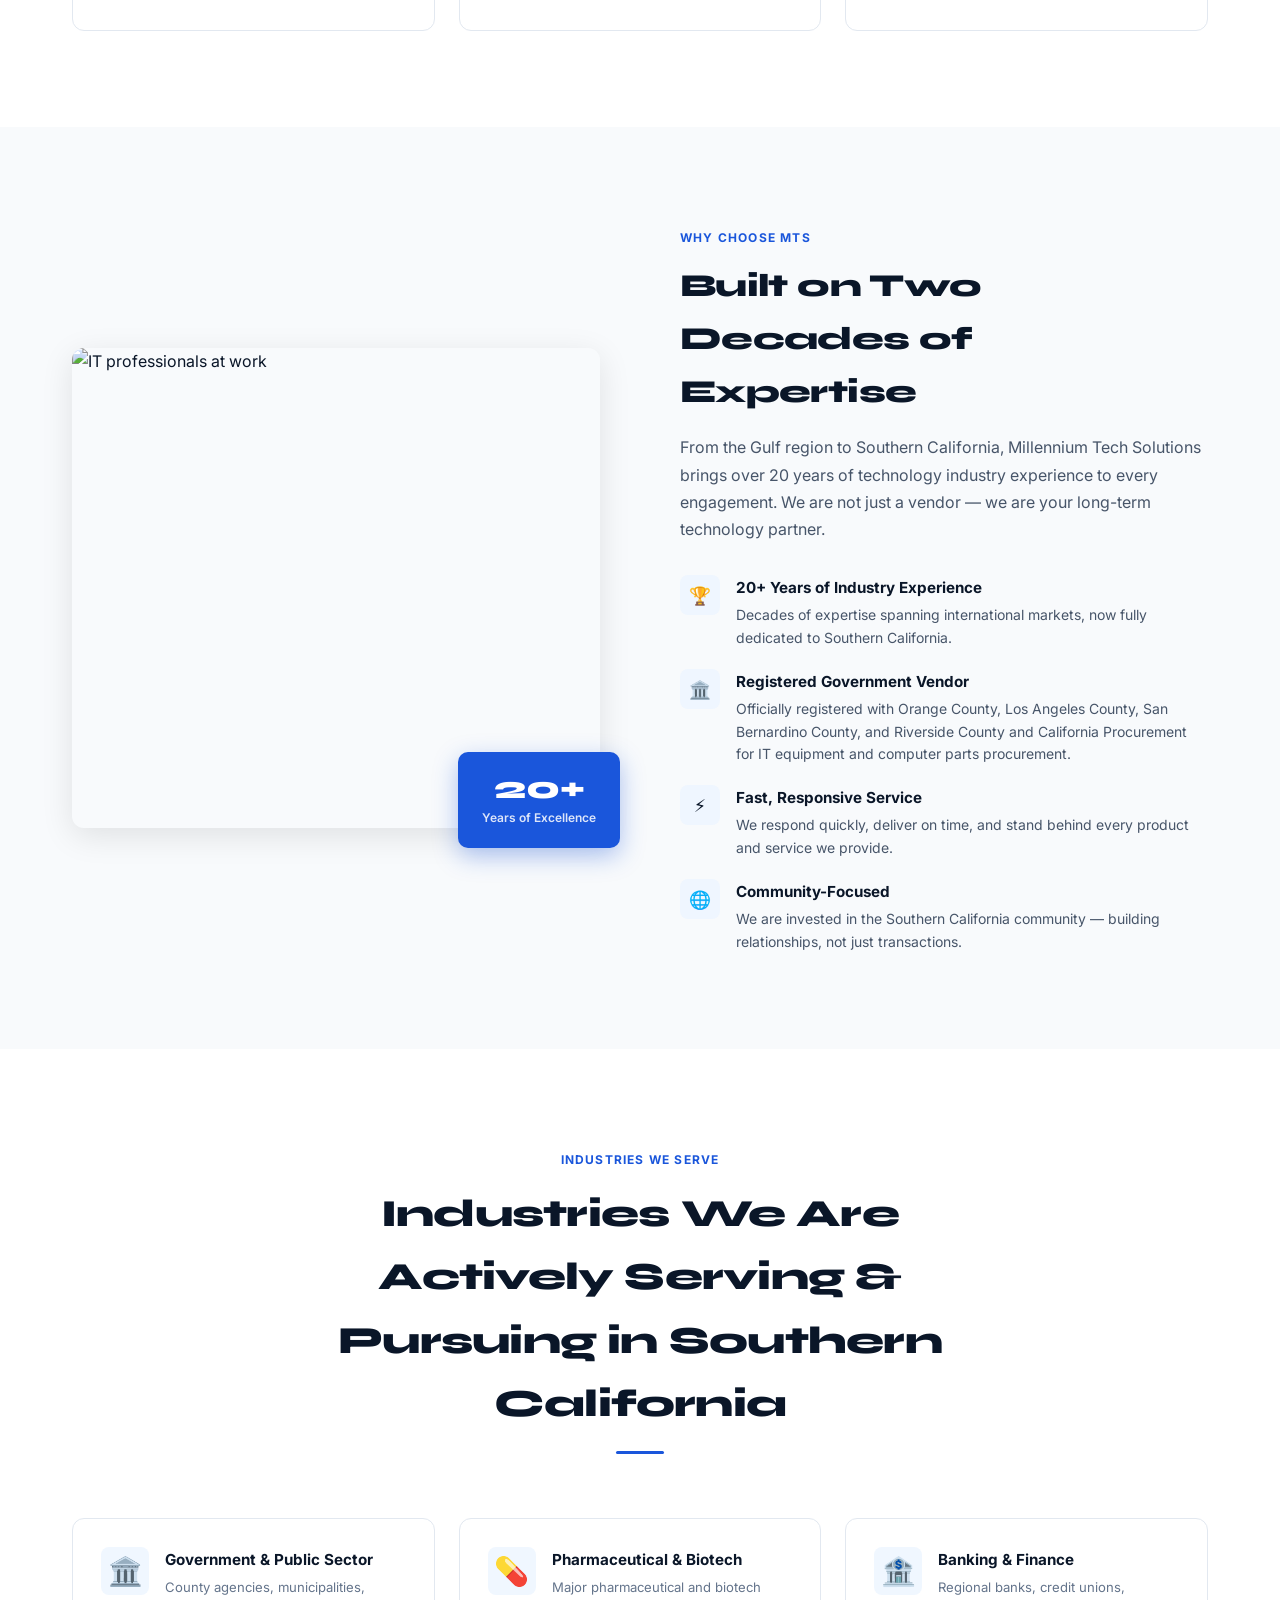
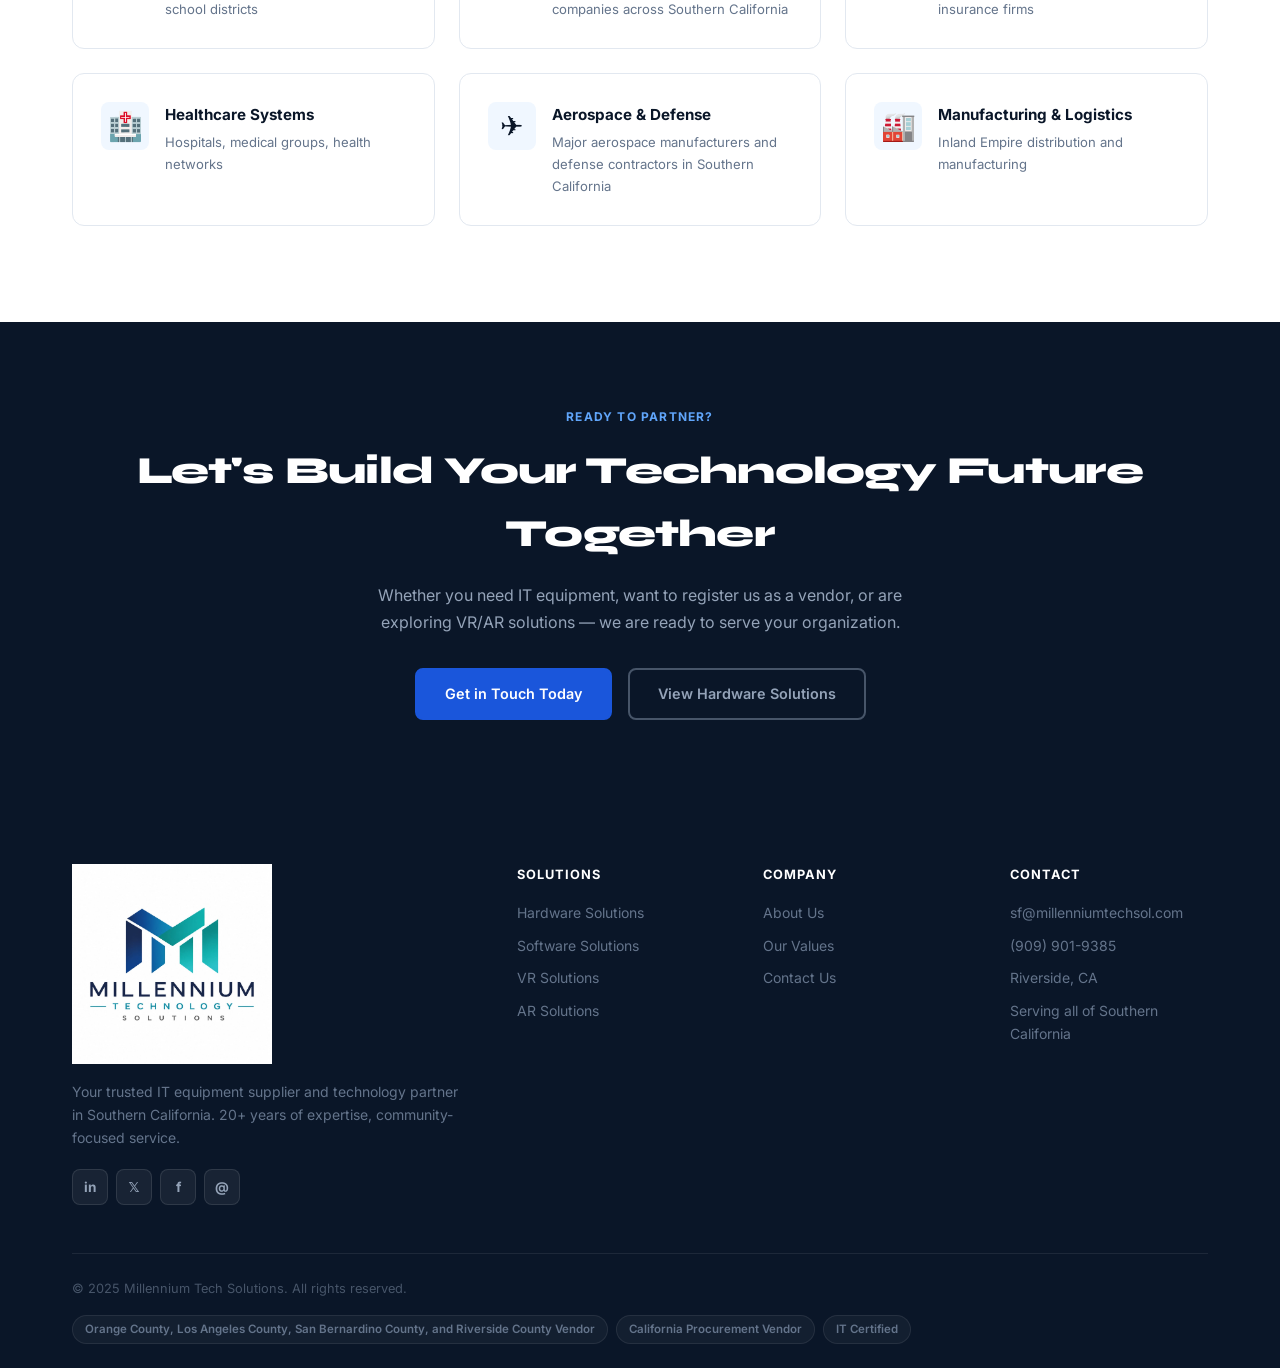
==== commit c890efed: "Update index.html - Orange County & California Procurement Vendor" ====
--- a/index.html
+++ b/index.html
@@ -50,7 +50,7 @@
   <div class="container">
     <div class="hero-inner">
       <div class="hero-content">
-        <div class="hero-badge">Orange County, Los Angeles County, San Bernardino County, and Riverside County Based | Since 2004</div>
+        <div class="hero-badge">Orange County, Los Angeles County, San Bernardino County, and Riverside County Based | Serving Southern California Since 2004</div>
         <h1 class="hero-company-name">Millennium Tech Solutions</h1>
         <h1>Your Premier <span class="accent">IT Equipment</span> Partner in Orange County, Los Angeles County, San Bernardino County, and Riverside County</h1>
         <p class="hero-desc">Millennium Tech Solutions is an Orange County, Los Angeles County, San Bernardino County, and Riverside County-based technology provider delivering enterprise-grade IT hardware, software, VR/AR solutions, and services to government agencies and corporations.</p>
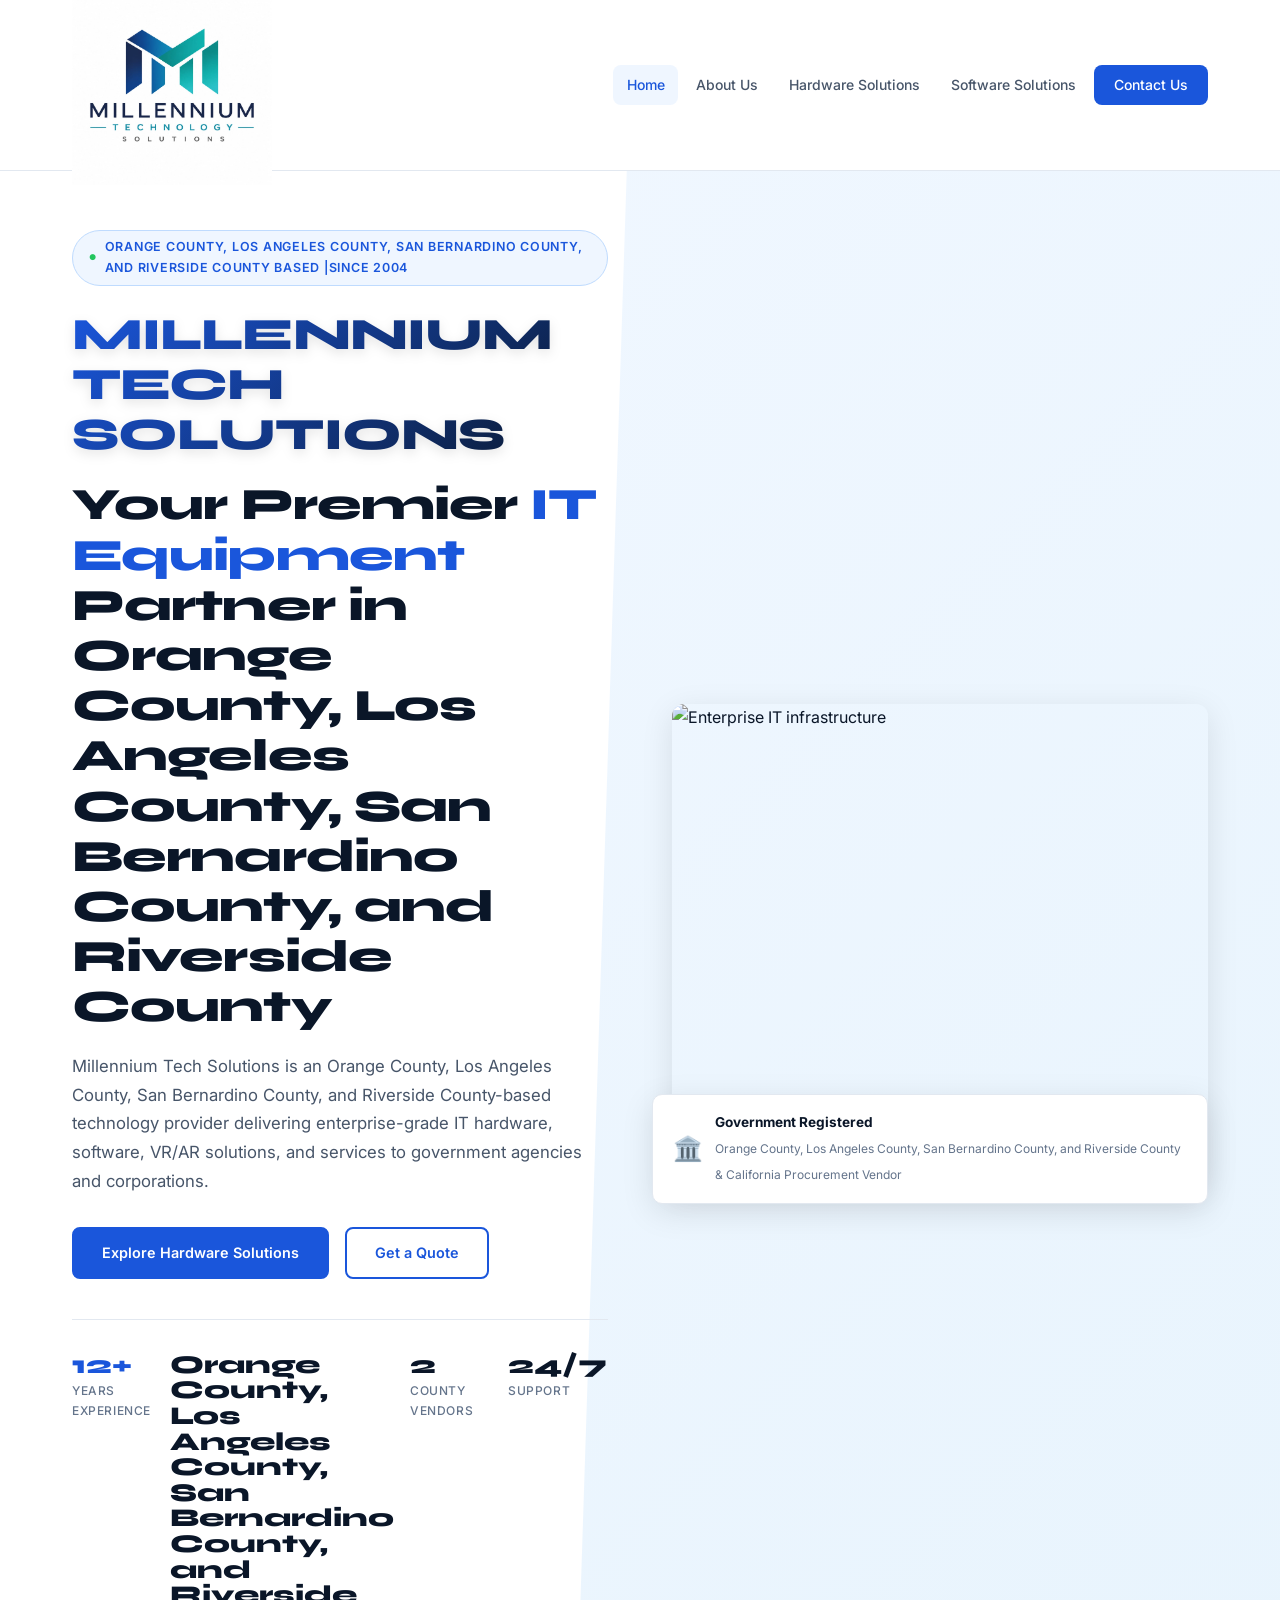
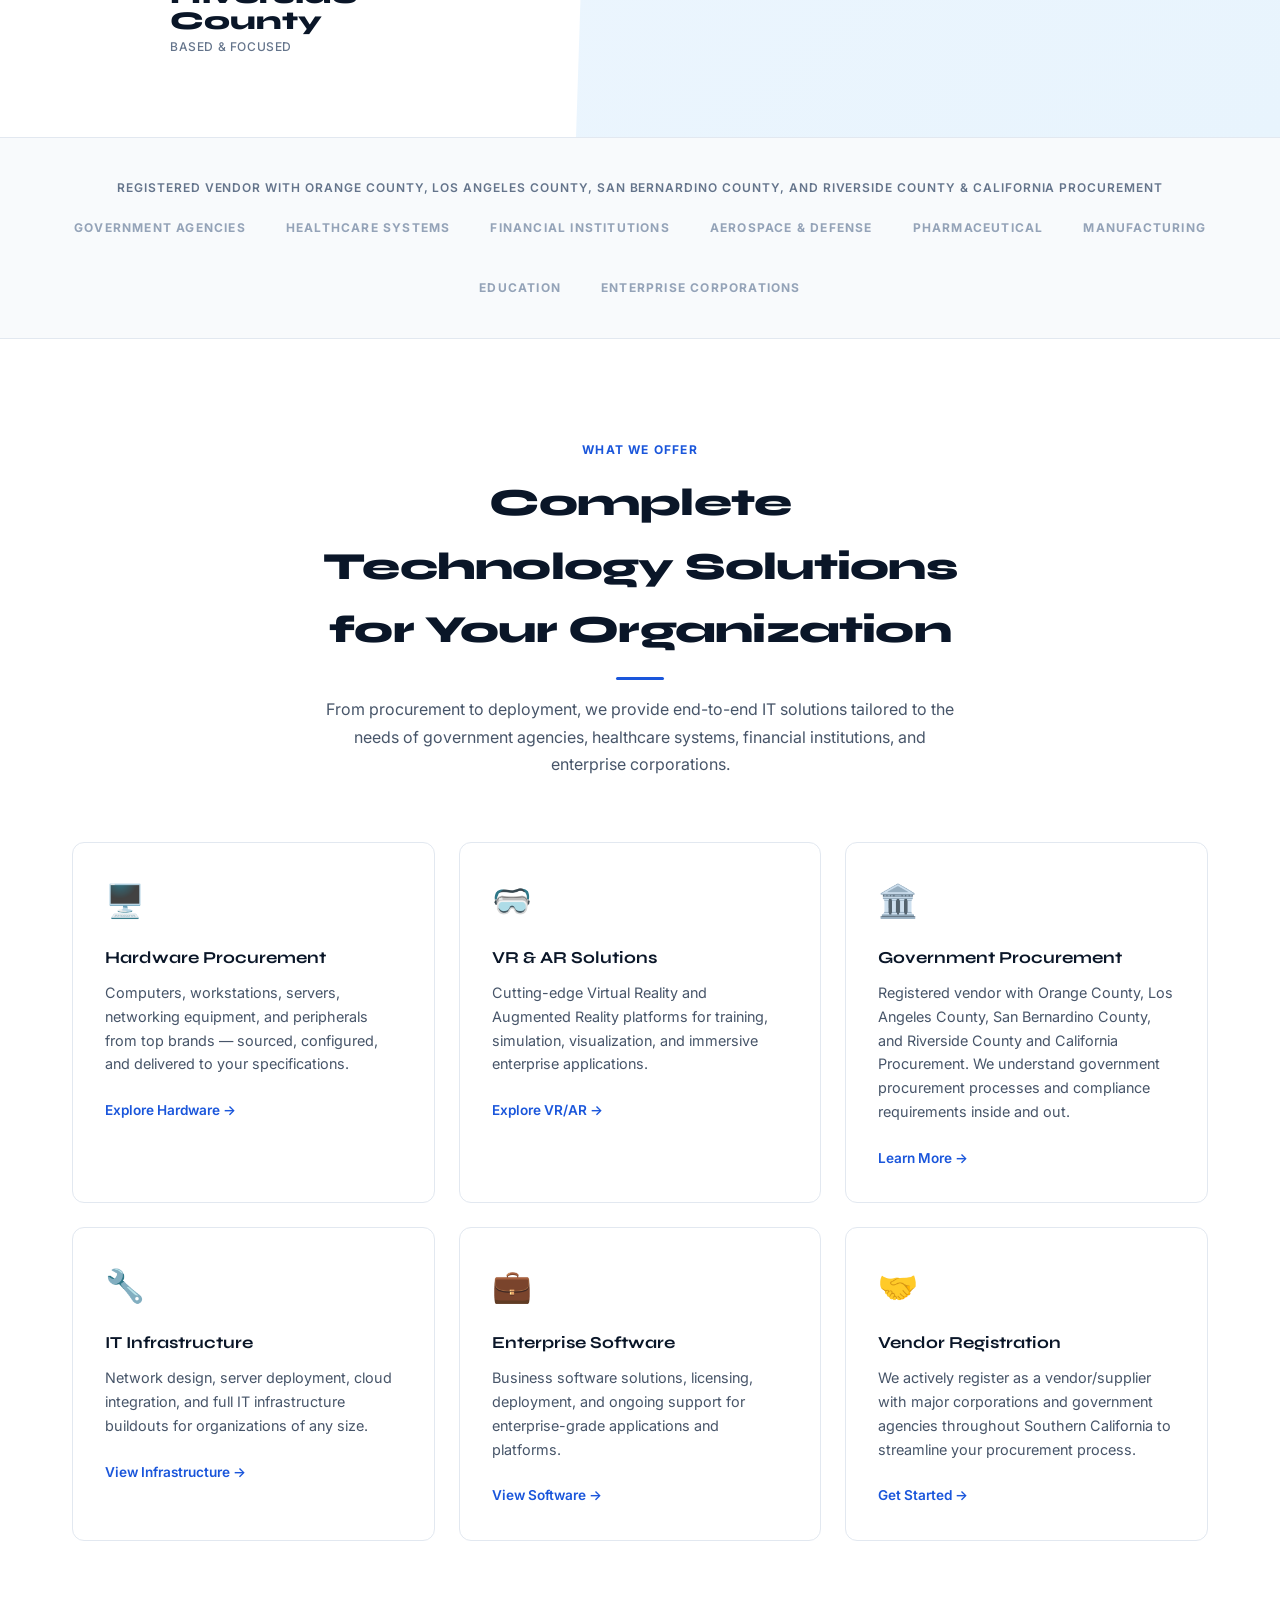
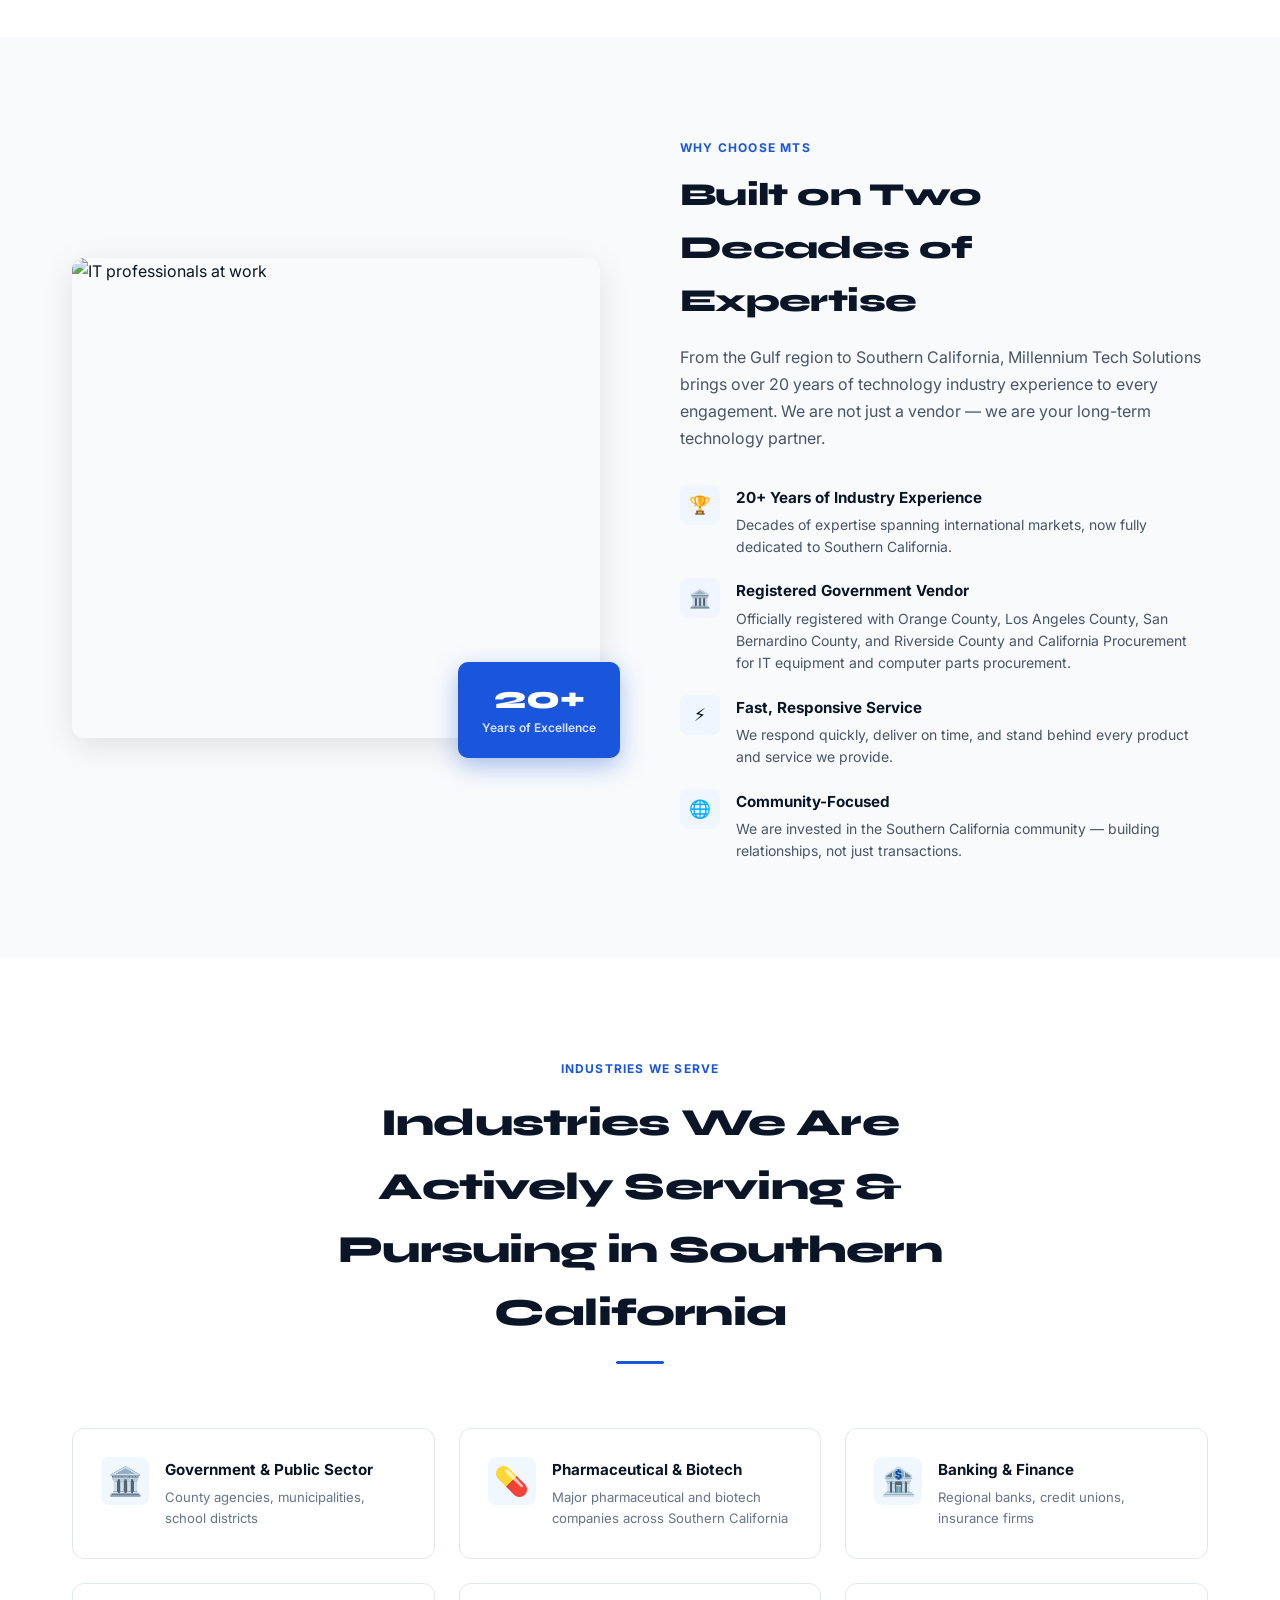
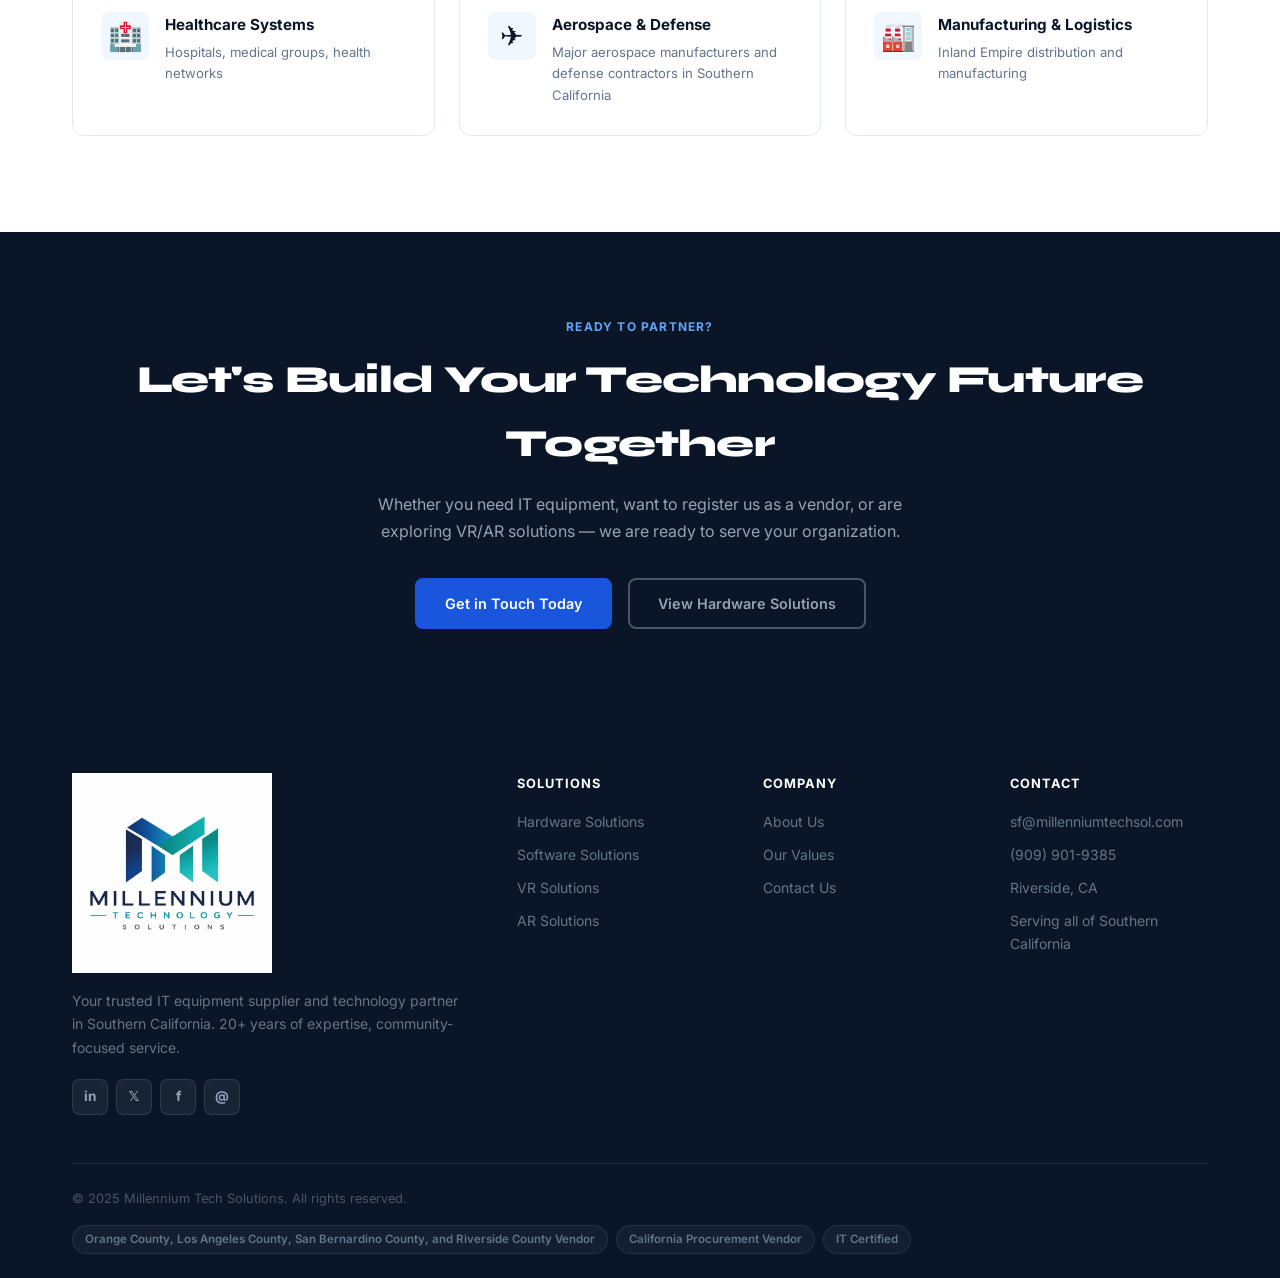
==== commit a60f3eca: "Update index.html" ====
--- a/index.html
+++ b/index.html
@@ -50,7 +50,7 @@
   <div class="container">
     <div class="hero-inner">
       <div class="hero-content">
-        <div class="hero-badge">Orange County, Los Angeles County, San Bernardino County, and Riverside County Based | Serving Southern California Since 2004</div>
+        <div class="hero-badge">Orange County, Los Angeles County, San Bernardino County, and Riverside County Based |Since 2004</div>
         <h1 class="hero-company-name">Millennium Tech Solutions</h1>
         <h1>Your Premier <span class="accent">IT Equipment</span> Partner in Orange County, Los Angeles County, San Bernardino County, and Riverside County</h1>
         <p class="hero-desc">Millennium Tech Solutions is an Orange County, Los Angeles County, San Bernardino County, and Riverside County-based technology provider delivering enterprise-grade IT hardware, software, VR/AR solutions, and services to government agencies and corporations.</p>
--- a/style.css
+++ b/style.css
@@ -60,7 +60,7 @@
   display: flex;
   align-items: center;
   justify-content: space-between;
-  height: 250px;
+  height: 170px;
   gap: 2rem;
 }
 
@@ -249,7 +249,7 @@
   filter: drop-shadow(0 4px 6px rgba(0,0,0,0.1));
 }
 .hero {
-  padding: 300px 0 80px;
+  padding: 230px 0 80px;
   background: var(--white);
   position: relative;
   overflow: hidden;
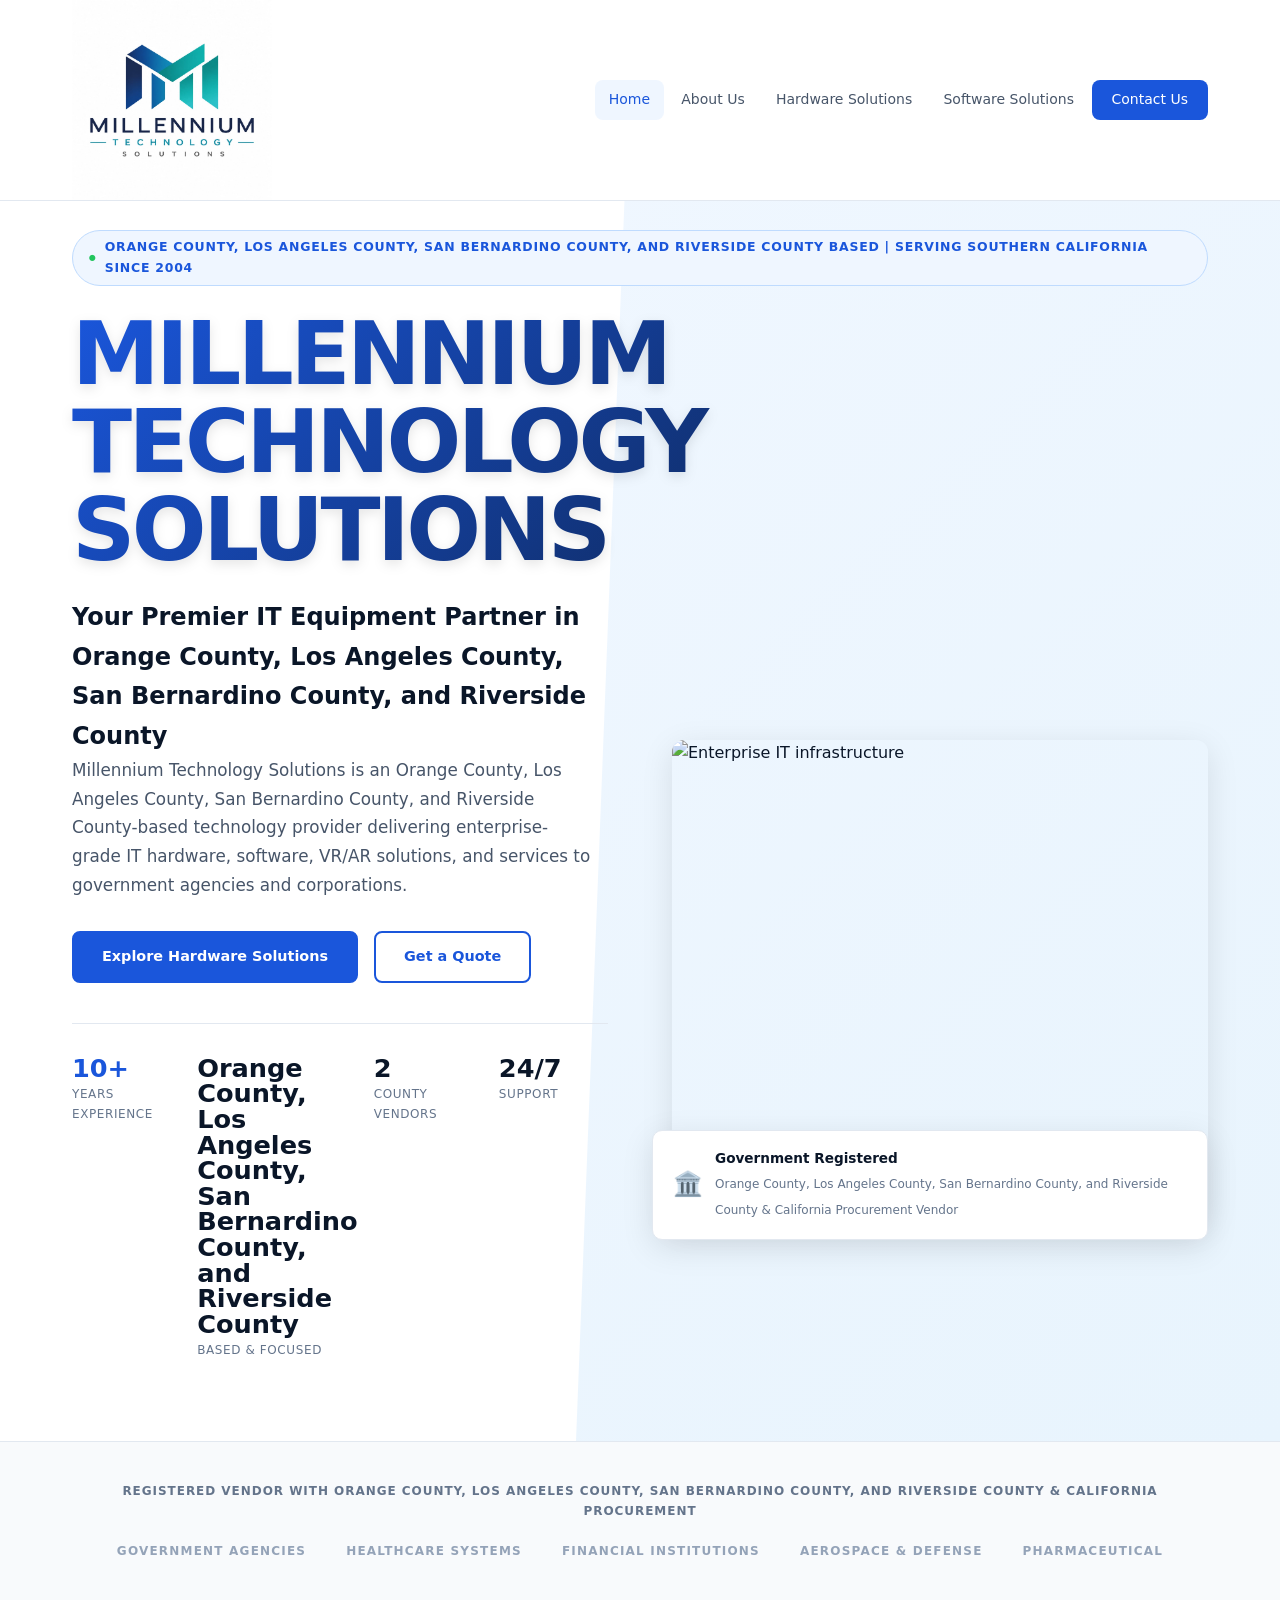
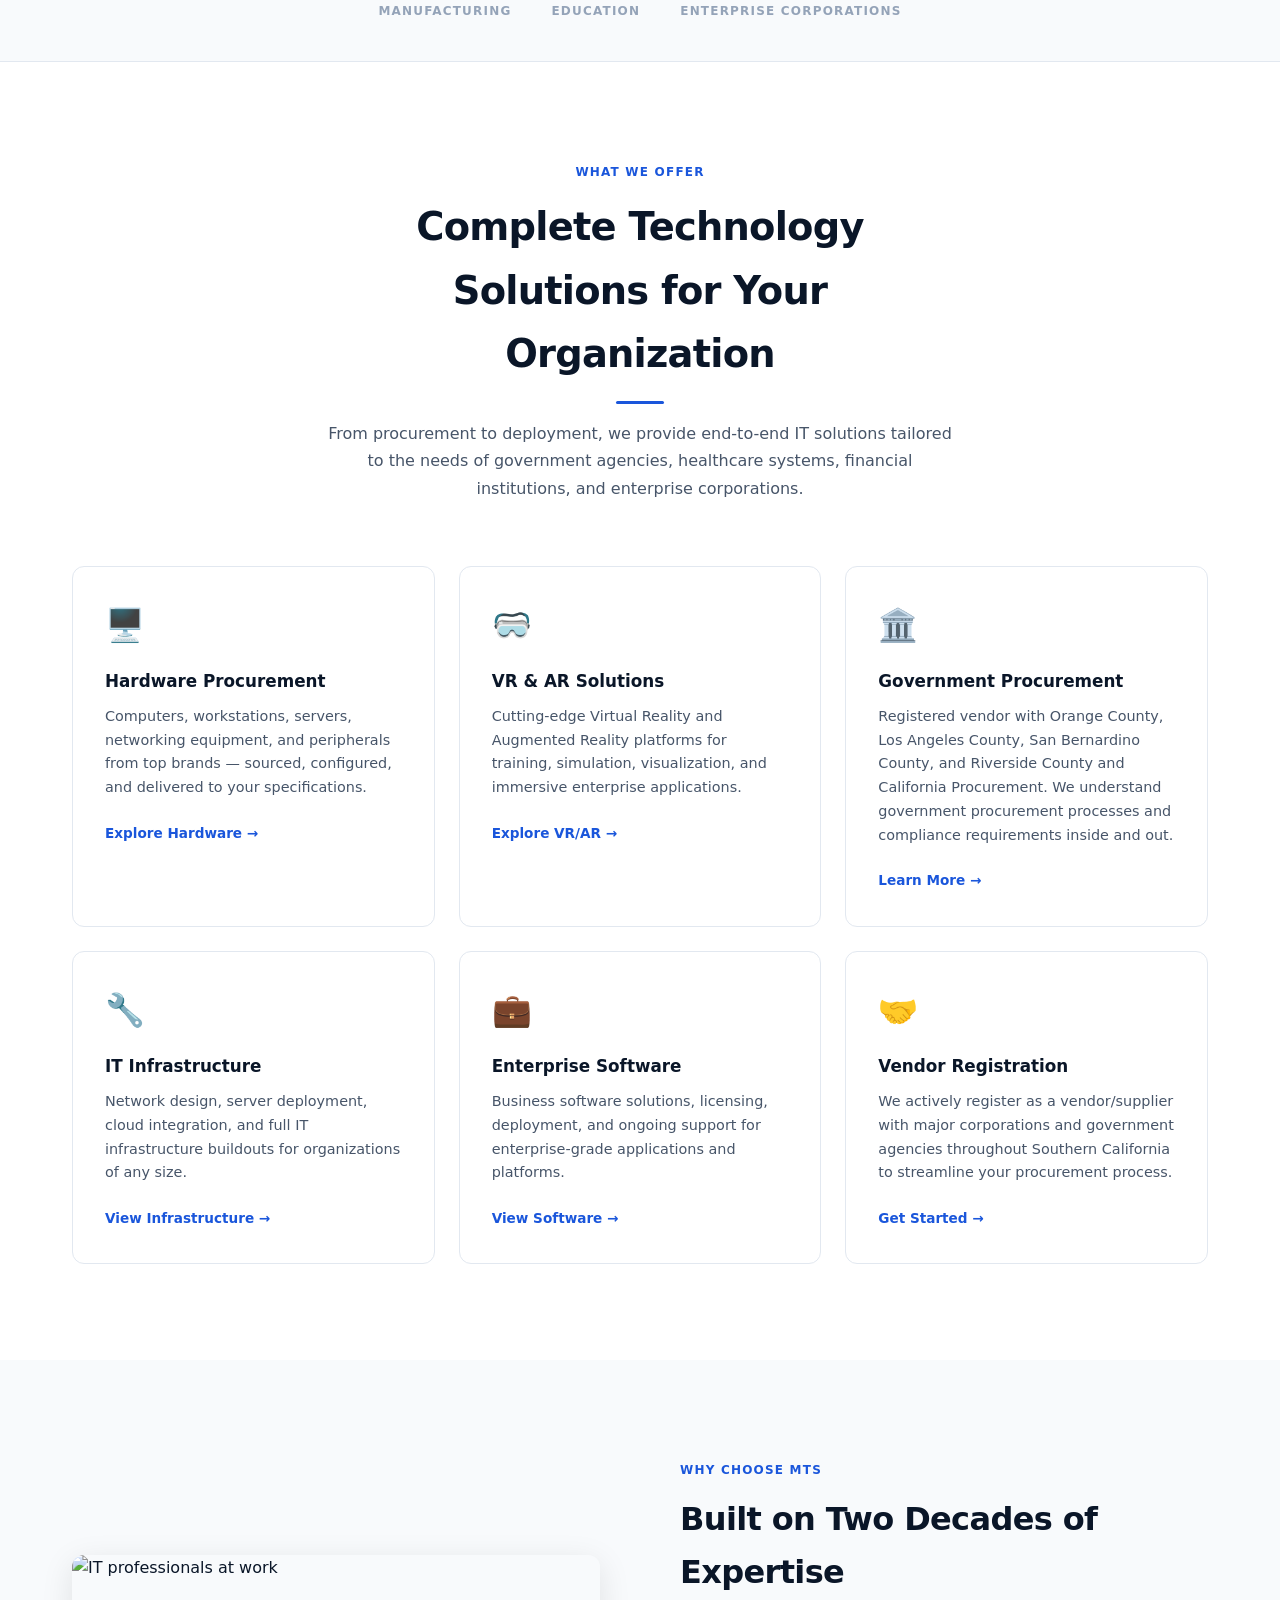
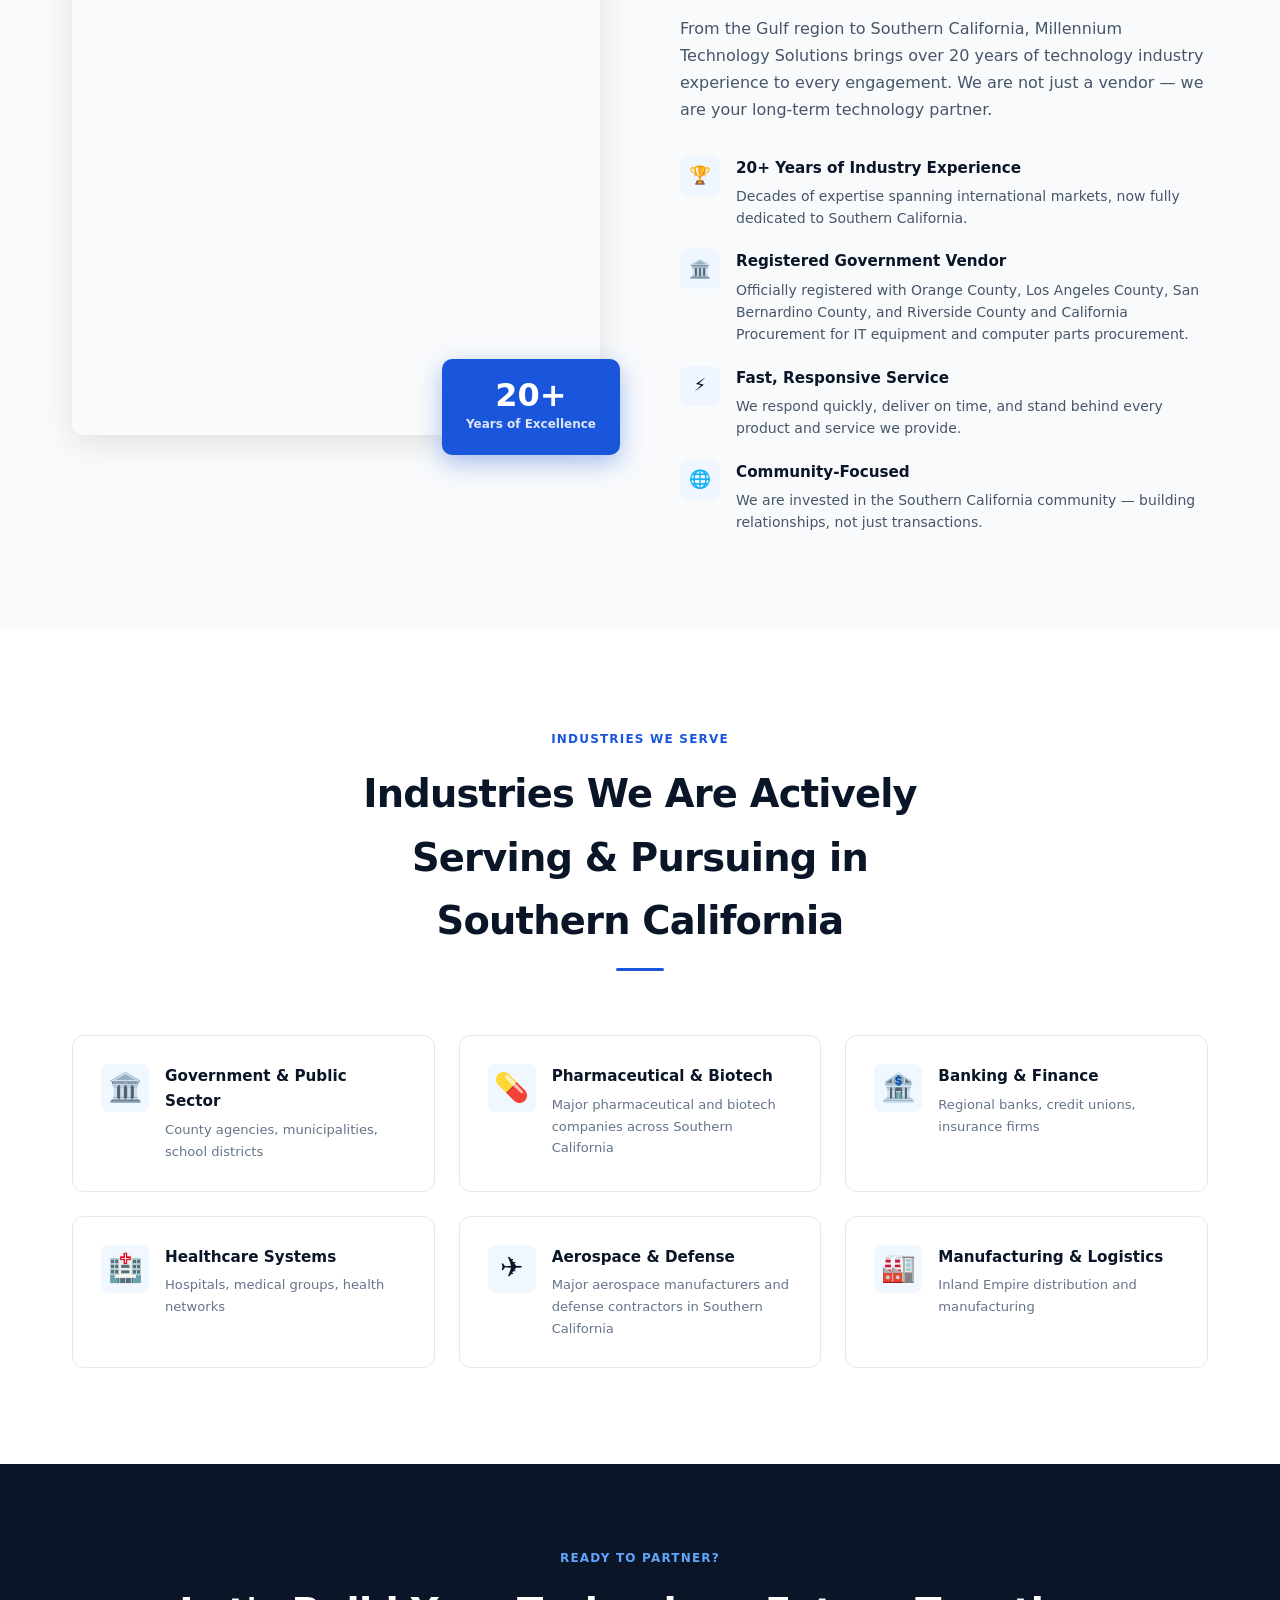
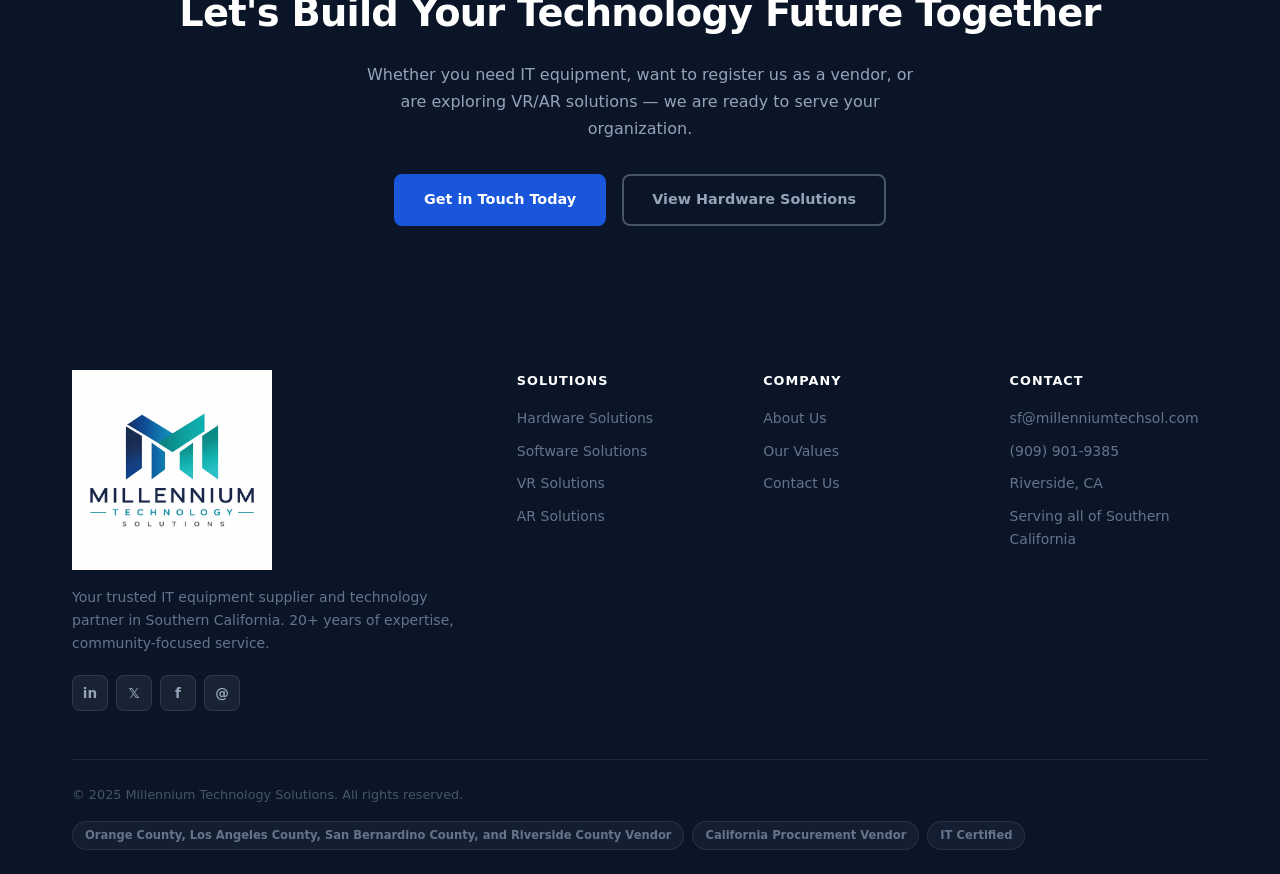
==== commit c6ca2dc6: "Update index.html - Orange County & California Procurement Vendor" ====
--- a/index.html
+++ b/index.html
@@ -3,8 +3,8 @@
 <head>
   <meta charset="UTF-8" />
   <meta name="viewport" content="width=device-width, initial-scale=1.0" />
-  <title>Millennium Tech Solutions | IT Equipment Supplier — Southern California</title>
-  <meta name="description" content="Millennium Tech Solutions is a premier IT equipment supplier and technology partner serving Riverside County, LA County, and major enterprises across Southern California. 20+ years of expertise." />
+  <title>Millennium Technology Solutions | IT Equipment Supplier — Southern California</title>
+  <meta name="description" content="Millennium Technology Solutions is a premier IT equipment supplier and technology partner serving Riverside County, LA County, and major enterprises across Southern California. 20+ years of expertise." />
   <link rel="preconnect" href="https://fonts.googleapis.com" />
   <link rel="preconnect" href="https://fonts.gstatic.com" crossorigin />
   <link href="https://fonts.googleapis.com/css2?family=Inter:wght@400;500;600;700&family=Syne:wght@600;700;800&display=swap" rel="stylesheet" />
@@ -16,7 +16,7 @@
   <div class="container">
     <div class="nav-inner">
       <a href="index.html" class="nav-logo">
-        <img src="logo.jpg" alt="Millennium Tech Solutions Logo" class="nav-logo-img" />
+        <img src="logo.jpg" alt="Millennium Technology Solutions Logo" class="nav-logo-img" />
       </a>
       <ul class="nav-links">
         <li><a href="index.html" class="active">Home</a></li>
@@ -48,12 +48,14 @@
 <!-- HERO -->
 <section class="hero">
   <div class="container">
+    <div class="hero-full-width">
+      <div class="hero-badge fade-up">Orange County, Los Angeles County, San Bernardino County, and Riverside County Based | Serving Southern California Since 2004</div>
+      <h1 class="hero-company-name fade-up-delay-1">Millennium Technology Solutions</h1>
+    </div>
     <div class="hero-inner">
       <div class="hero-content">
-        <div class="hero-badge">Orange County, Los Angeles County, San Bernardino County, and Riverside County Based |Since 2004</div>
-        <h1 class="hero-company-name">Millennium Tech Solutions</h1>
-        <h1>Your Premier <span class="accent">IT Equipment</span> Partner in Orange County, Los Angeles County, San Bernardino County, and Riverside County</h1>
-        <p class="hero-desc">Millennium Tech Solutions is an Orange County, Los Angeles County, San Bernardino County, and Riverside County-based technology provider delivering enterprise-grade IT hardware, software, VR/AR solutions, and services to government agencies and corporations.</p>
+        <h2 class="fade-up-delay-2">Your Premier <span class="accent">IT Equipment</span> Partner in Orange County, Los Angeles County, San Bernardino County, and Riverside County</h2>
+        <p class="hero-desc fade-up-delay-3">Millennium Technology Solutions is an Orange County, Los Angeles County, San Bernardino County, and Riverside County-based technology provider delivering enterprise-grade IT hardware, software, VR/AR solutions, and services to government agencies and corporations.</p>
         <div class="hero-btns">
           <a href="hardware.html" class="btn btn-primary">Explore Hardware Solutions</a>
           <a href="contact.html" class="btn btn-outline">Get a Quote</a>
@@ -172,7 +174,7 @@
       <div class="why-content fade-up fade-up-delay-2">
         <span class="label">Why Choose MTS</span>
         <h2>Built on Two Decades of Expertise</h2>
-        <p>From the Gulf region to Southern California, Millennium Tech Solutions brings over 20 years of technology industry experience to every engagement. We are not just a vendor — we are your long-term technology partner.</p>
+        <p>From the Gulf region to Southern California, Millennium Technology Solutions brings over 20 years of technology industry experience to every engagement. We are not just a vendor — we are your long-term technology partner.</p>
         <ul class="why-list">
           <li class="why-item">
             <div class="why-item-icon">🏆</div>
@@ -281,7 +283,7 @@
     <div class="footer-grid">
       <div class="footer-brand">
         <a href="index.html" class="nav-logo">
-          <img src="logo.jpg" alt="Millennium Tech Solutions Logo" class="nav-logo-img" />
+          <img src="logo.jpg" alt="Millennium Technology Solutions Logo" class="nav-logo-img" />
         </a>
         <p>Your trusted IT equipment supplier and technology partner in Southern California. 20+ years of expertise, community-focused service.</p>
         <div class="footer-social">
@@ -319,7 +321,7 @@
       </div>
     </div>
     <div class="footer-bottom">
-      <p>&copy; 2025 Millennium Tech Solutions. All rights reserved.</p>
+      <p>&copy; 2025 Millennium Technology Solutions. All rights reserved.</p>
       <div class="cert-badges">
         <span class="cert-badge">Orange County, Los Angeles County, San Bernardino County, and Riverside County Vendor</span>
         <span class="cert-badge">California Procurement Vendor</span>
--- a/style.css
+++ b/style.css
@@ -19,8 +19,8 @@
   --radius:  8px;
   --shadow:  0 1px 3px rgba(0,0,0,.08), 0 4px 16px rgba(0,0,0,.06);
   --shadow-lg: 0 8px 32px rgba(0,0,0,.10);
-  --font:    'Inter', system-ui, sans-serif;
-  --font-h:  'Syne', 'Inter', sans-serif;
+  --font:    'Manrope', system-ui, sans-serif;
+  --font-h:  'Manrope', 'system-ui', sans-serif;
   --trans:   0.25s ease;
 }
 
@@ -60,7 +60,7 @@
   display: flex;
   align-items: center;
   justify-content: space-between;
-  height: 170px;
+  height: 200px;
   gap: 2rem;
 }
 
@@ -961,3 +961,7 @@
   .hero-btns { flex-direction: column; }
   .cta-btns { flex-direction: column; align-items: center; }
 }
+
+.page-hero {
+    margin-top: 40px;
+}
